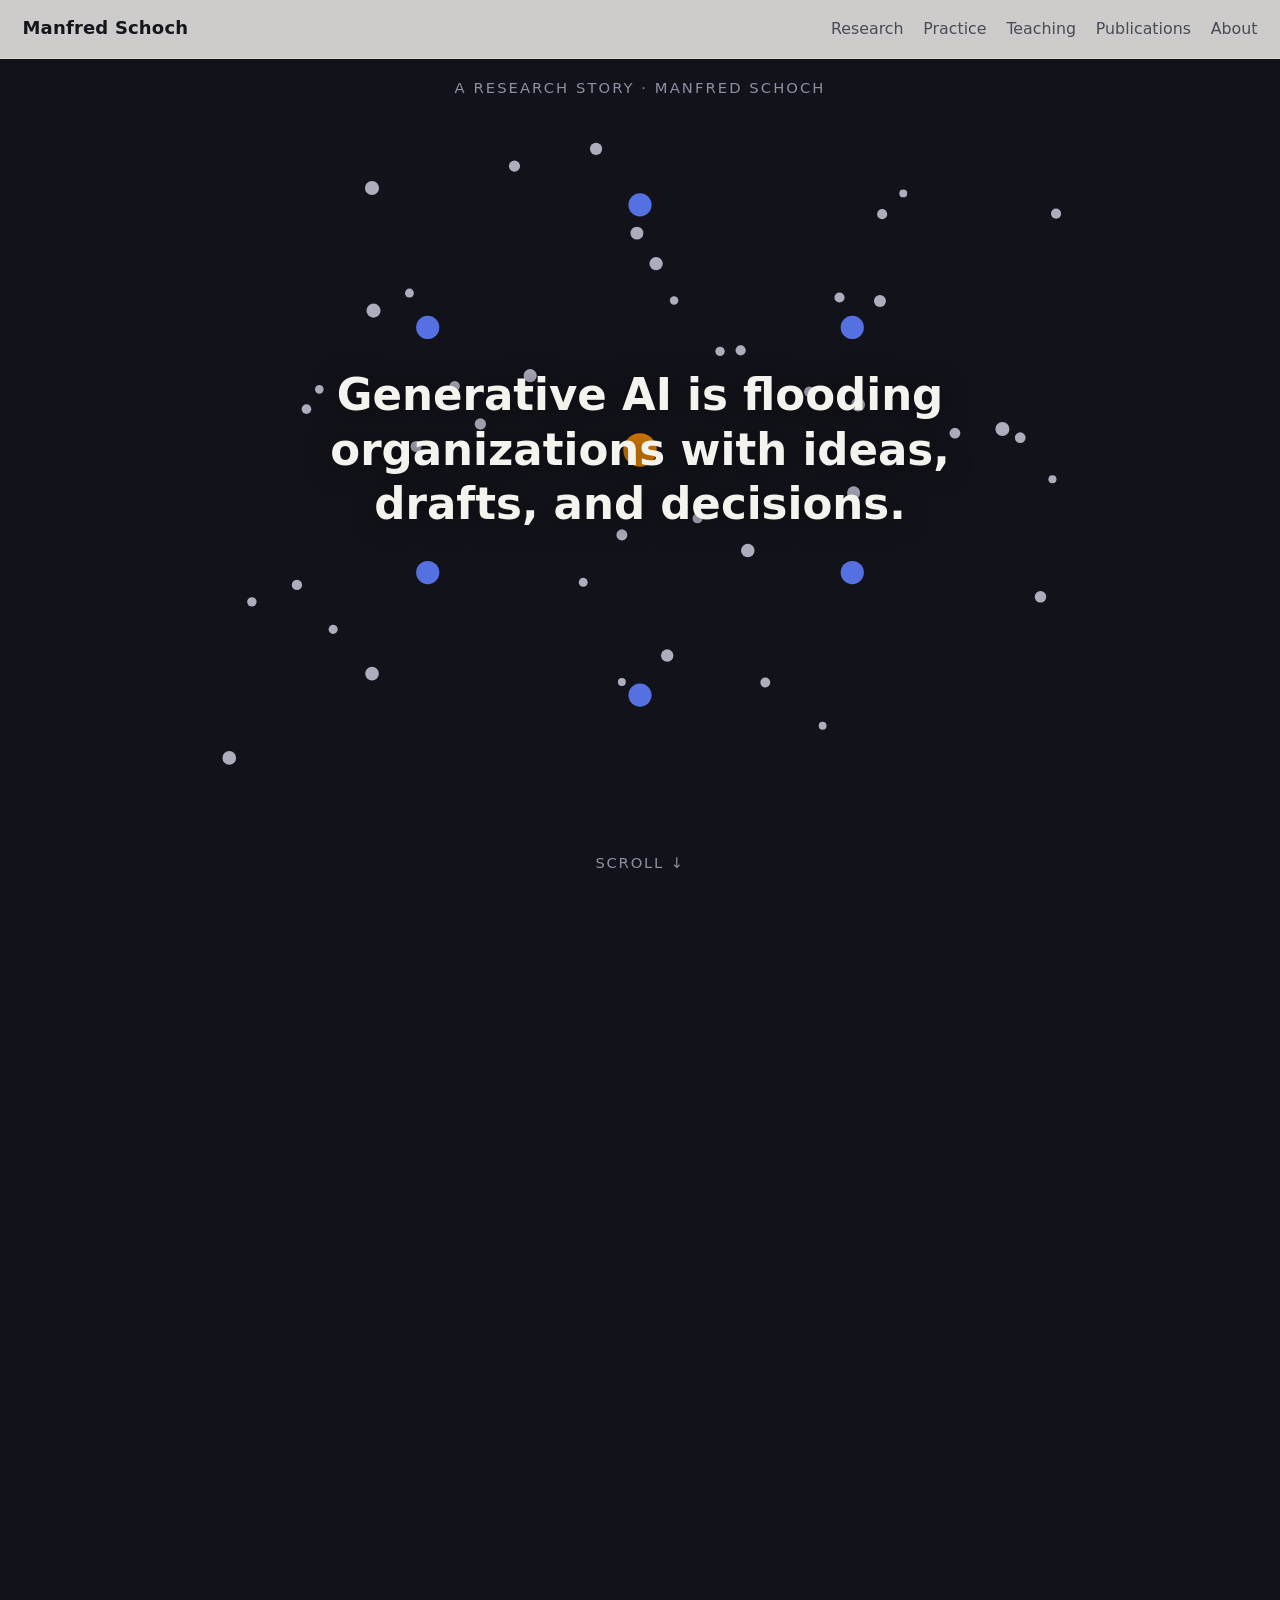
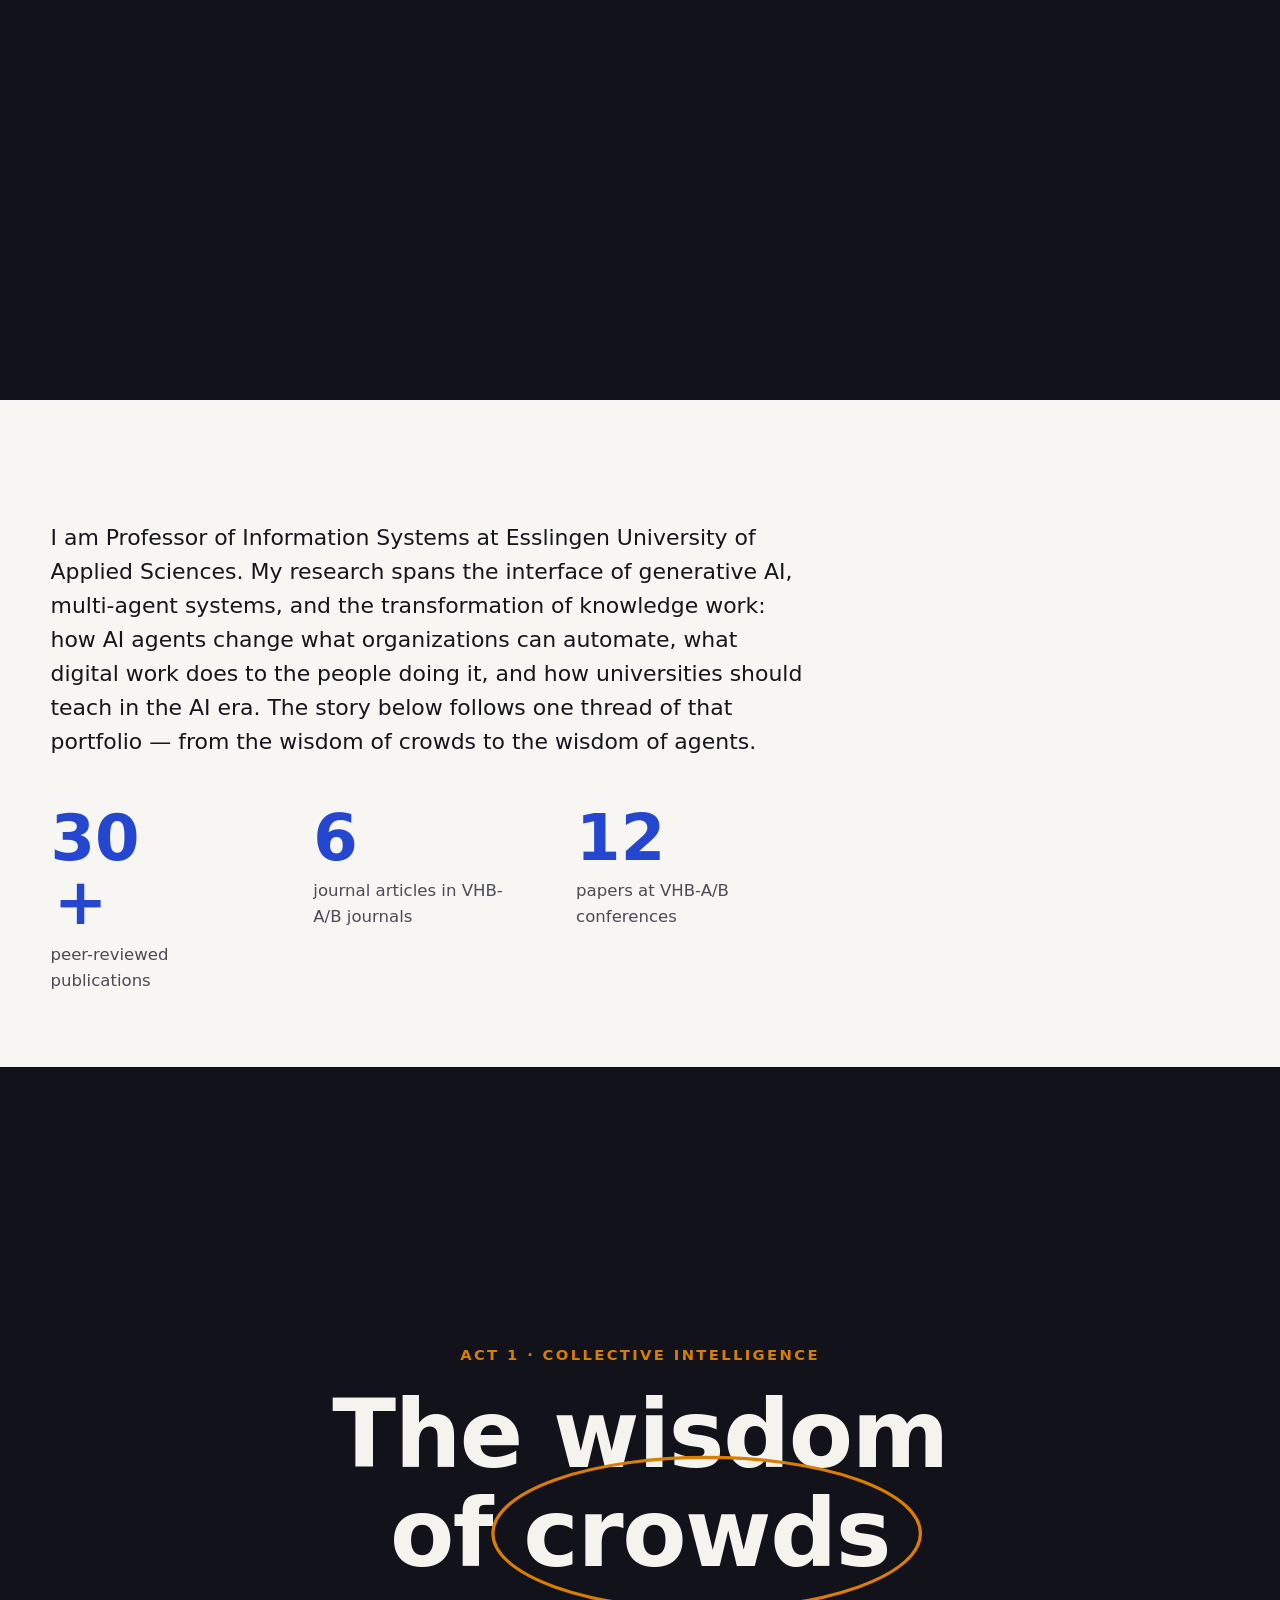
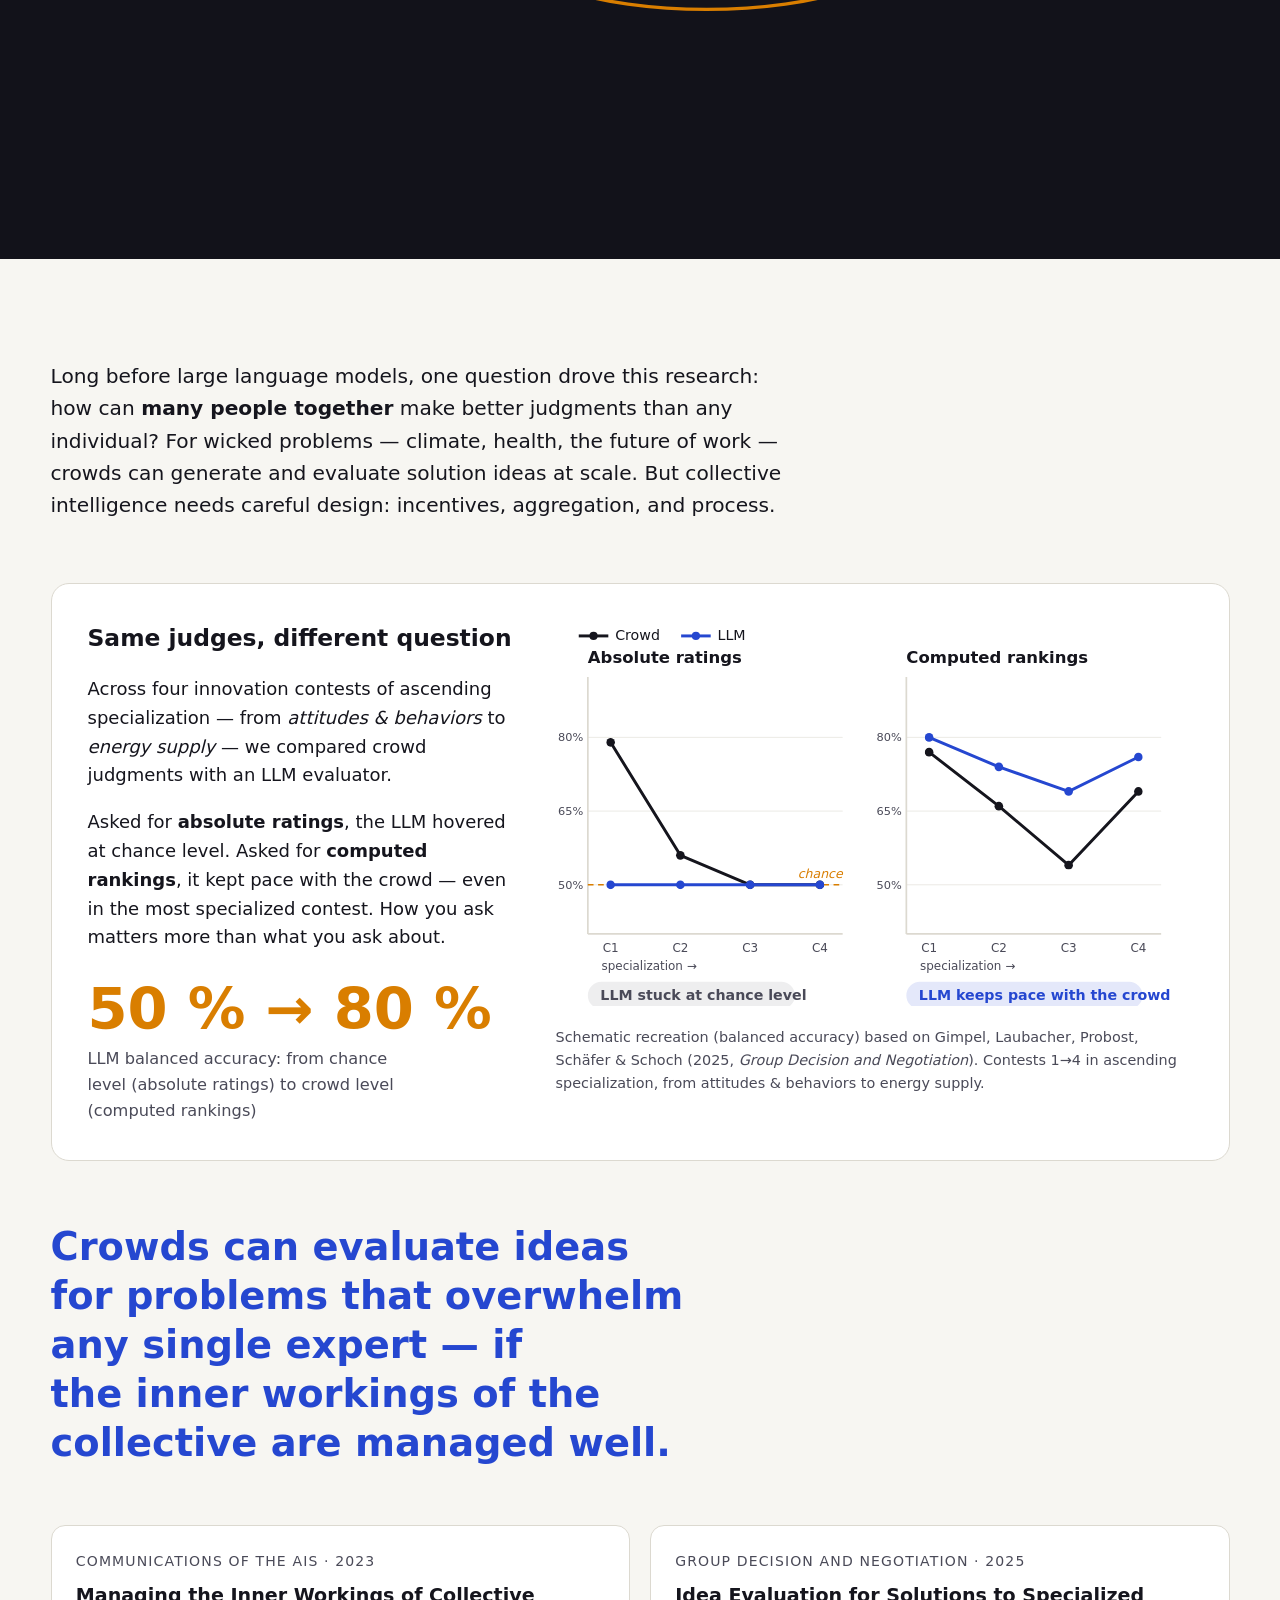
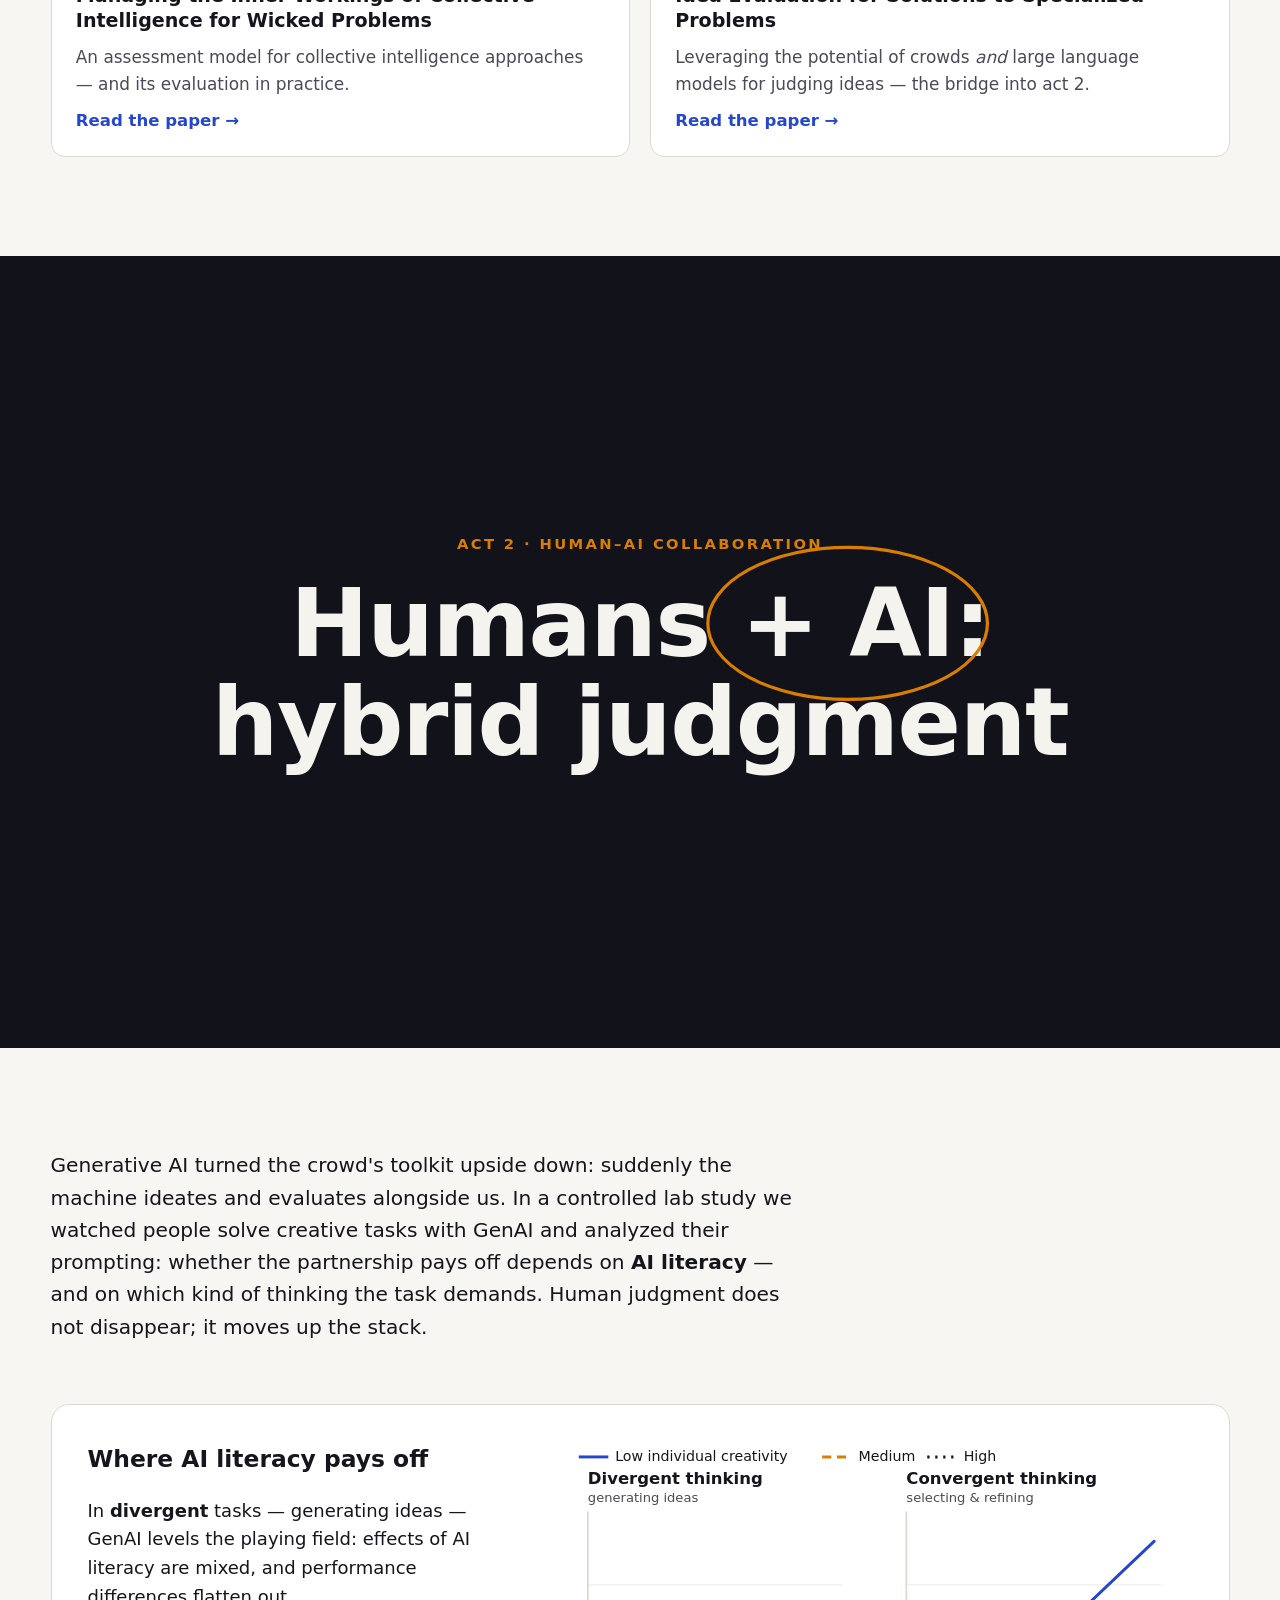
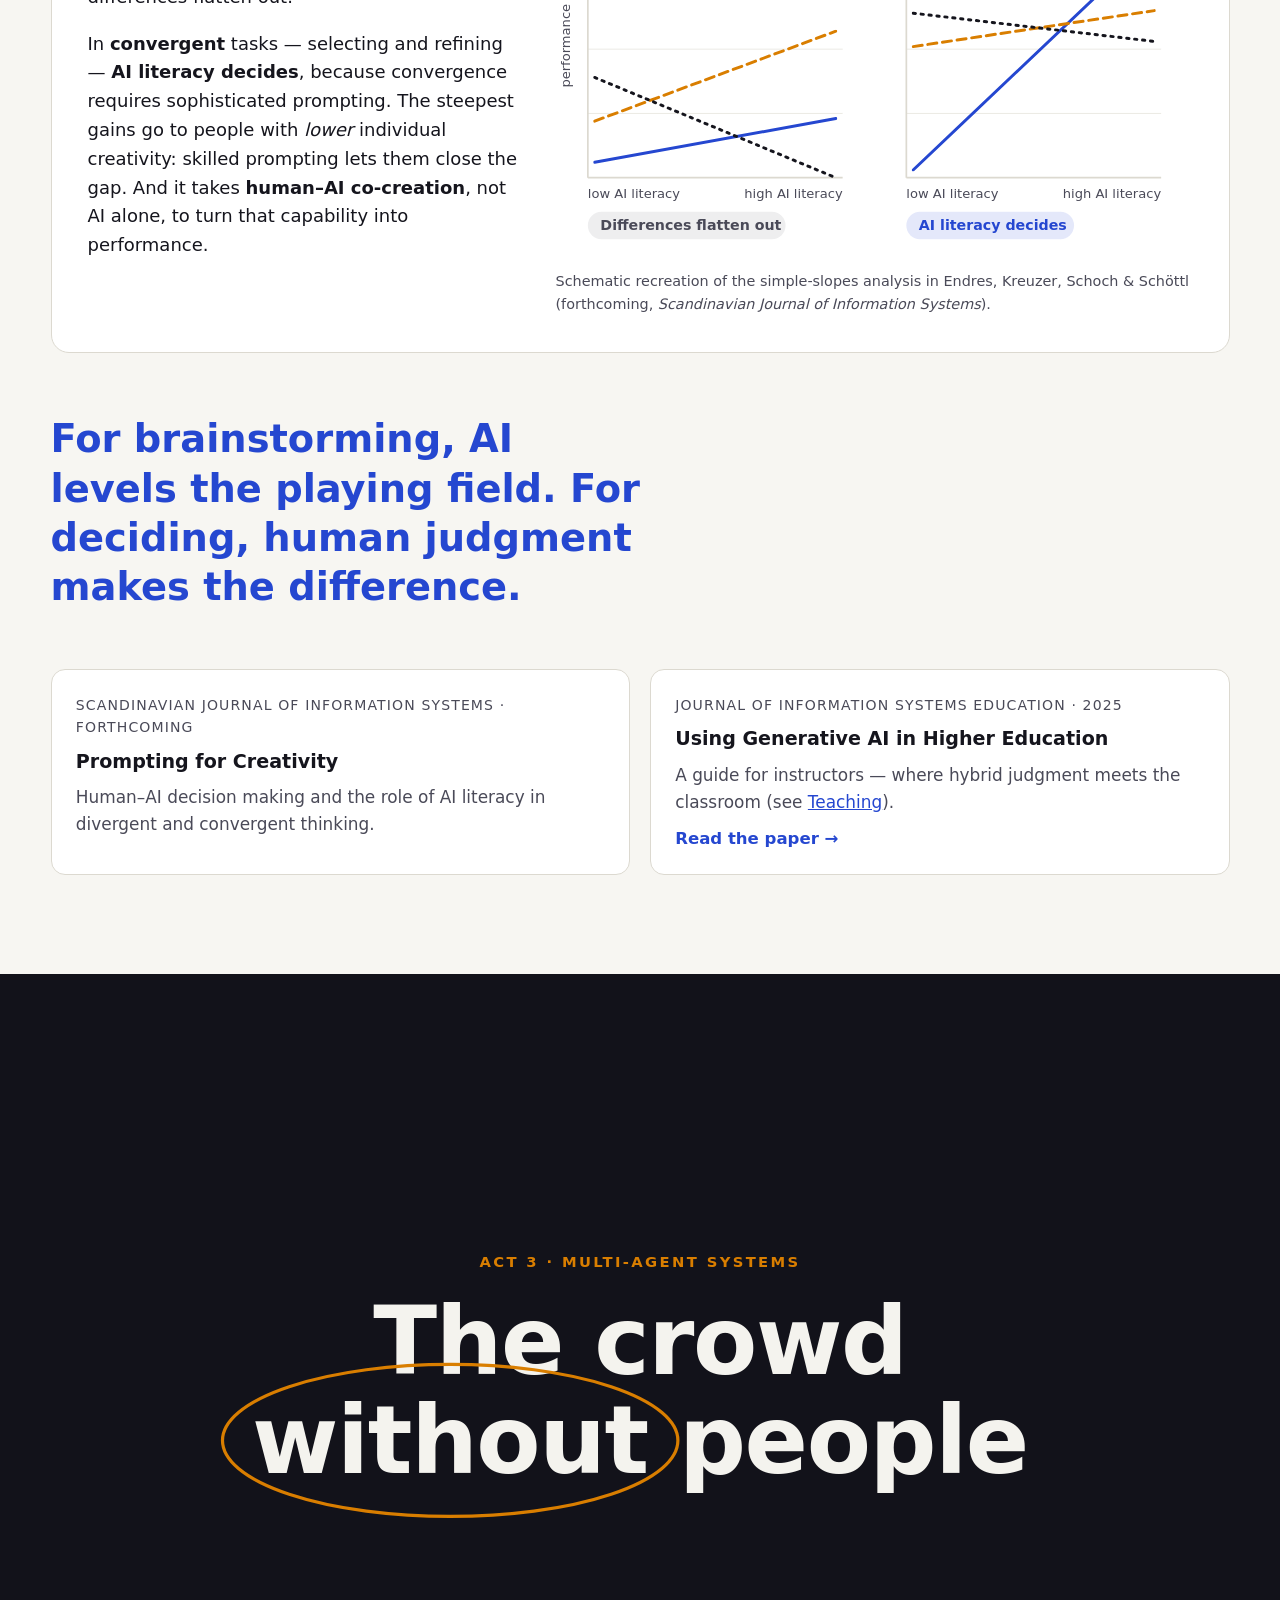
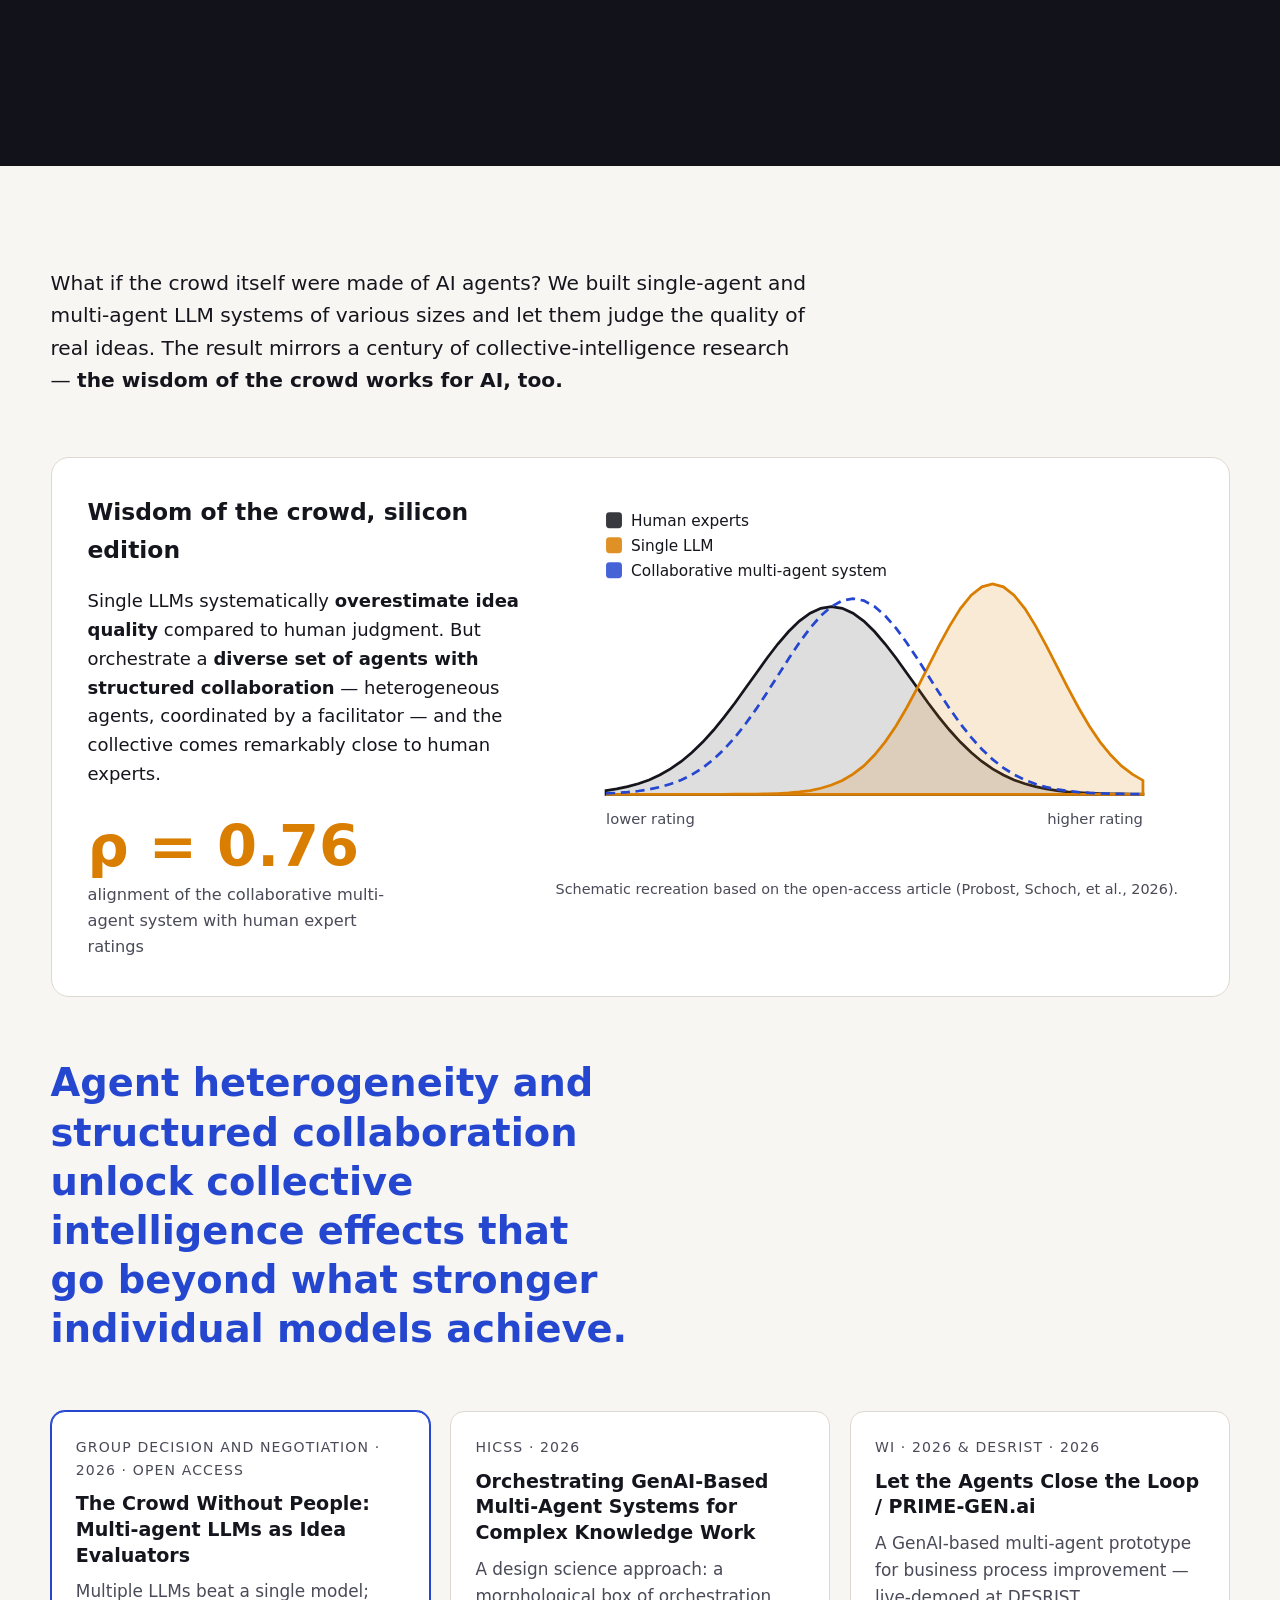
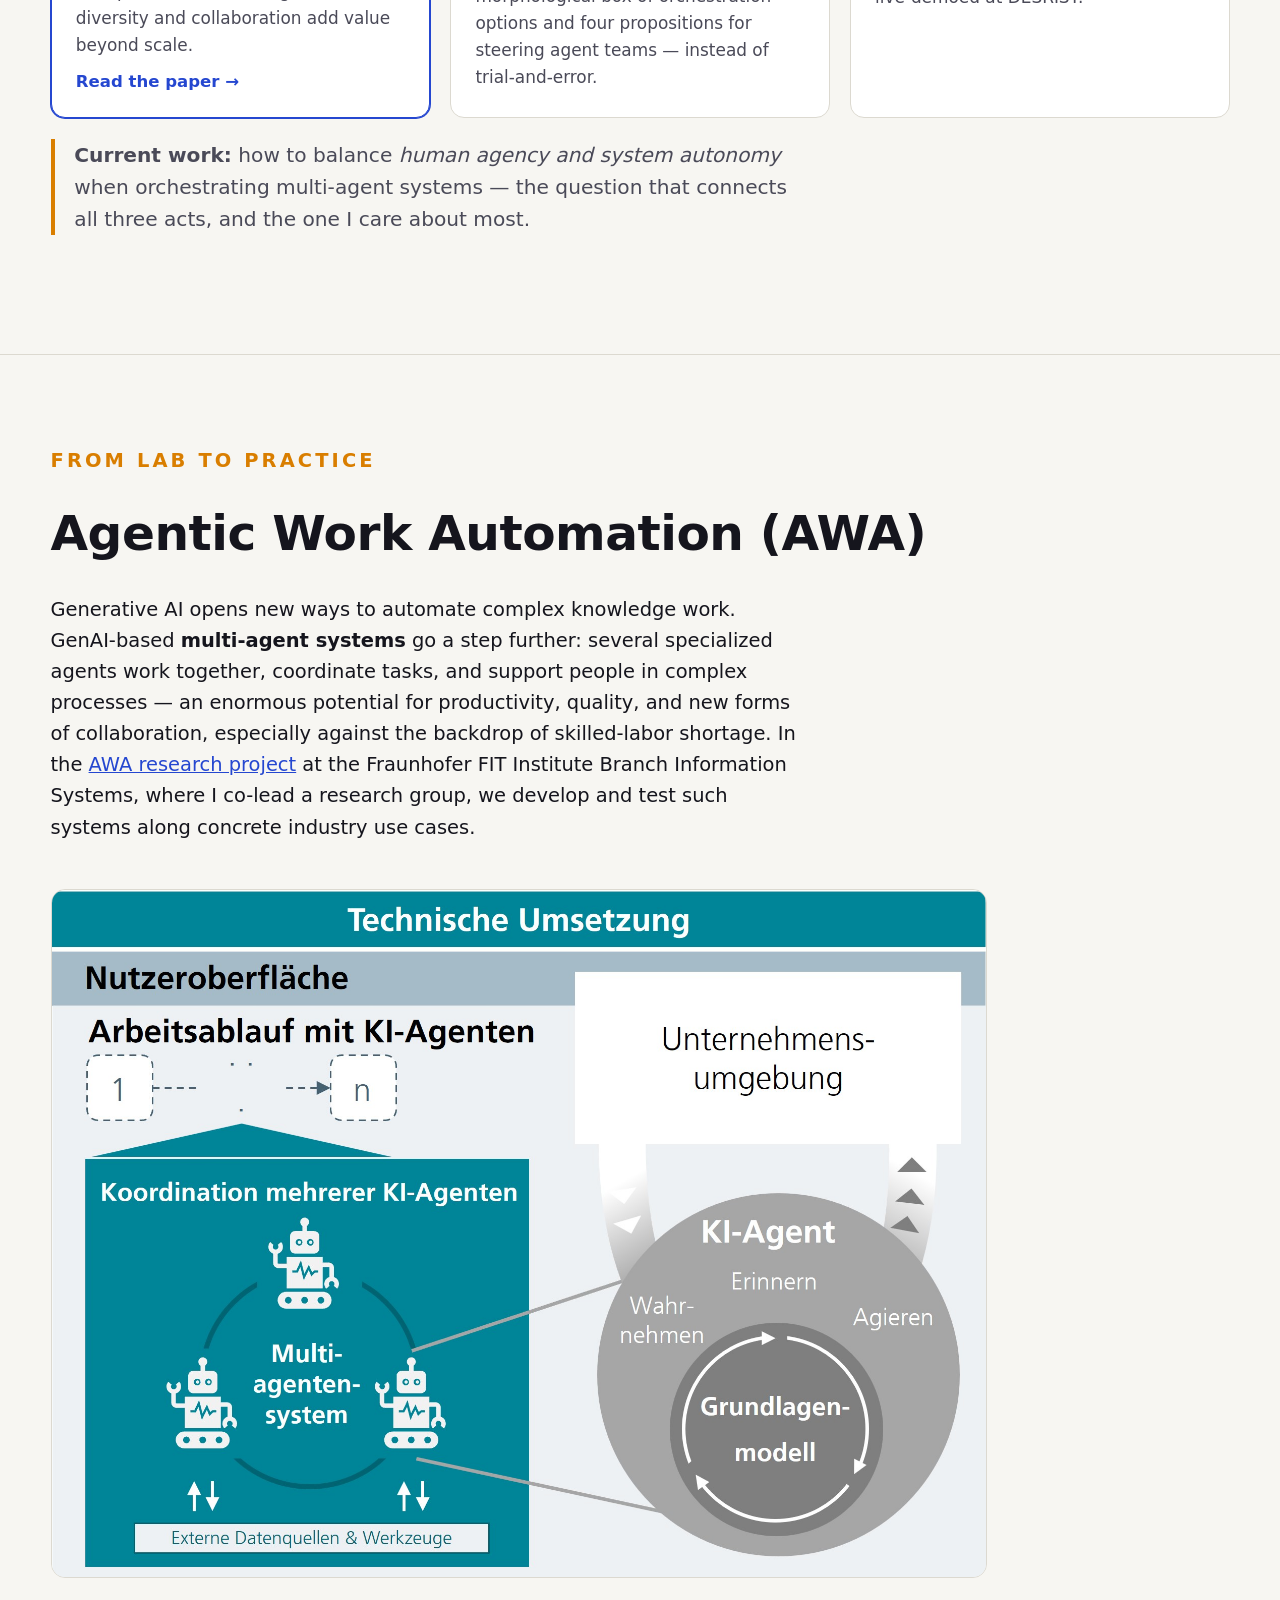
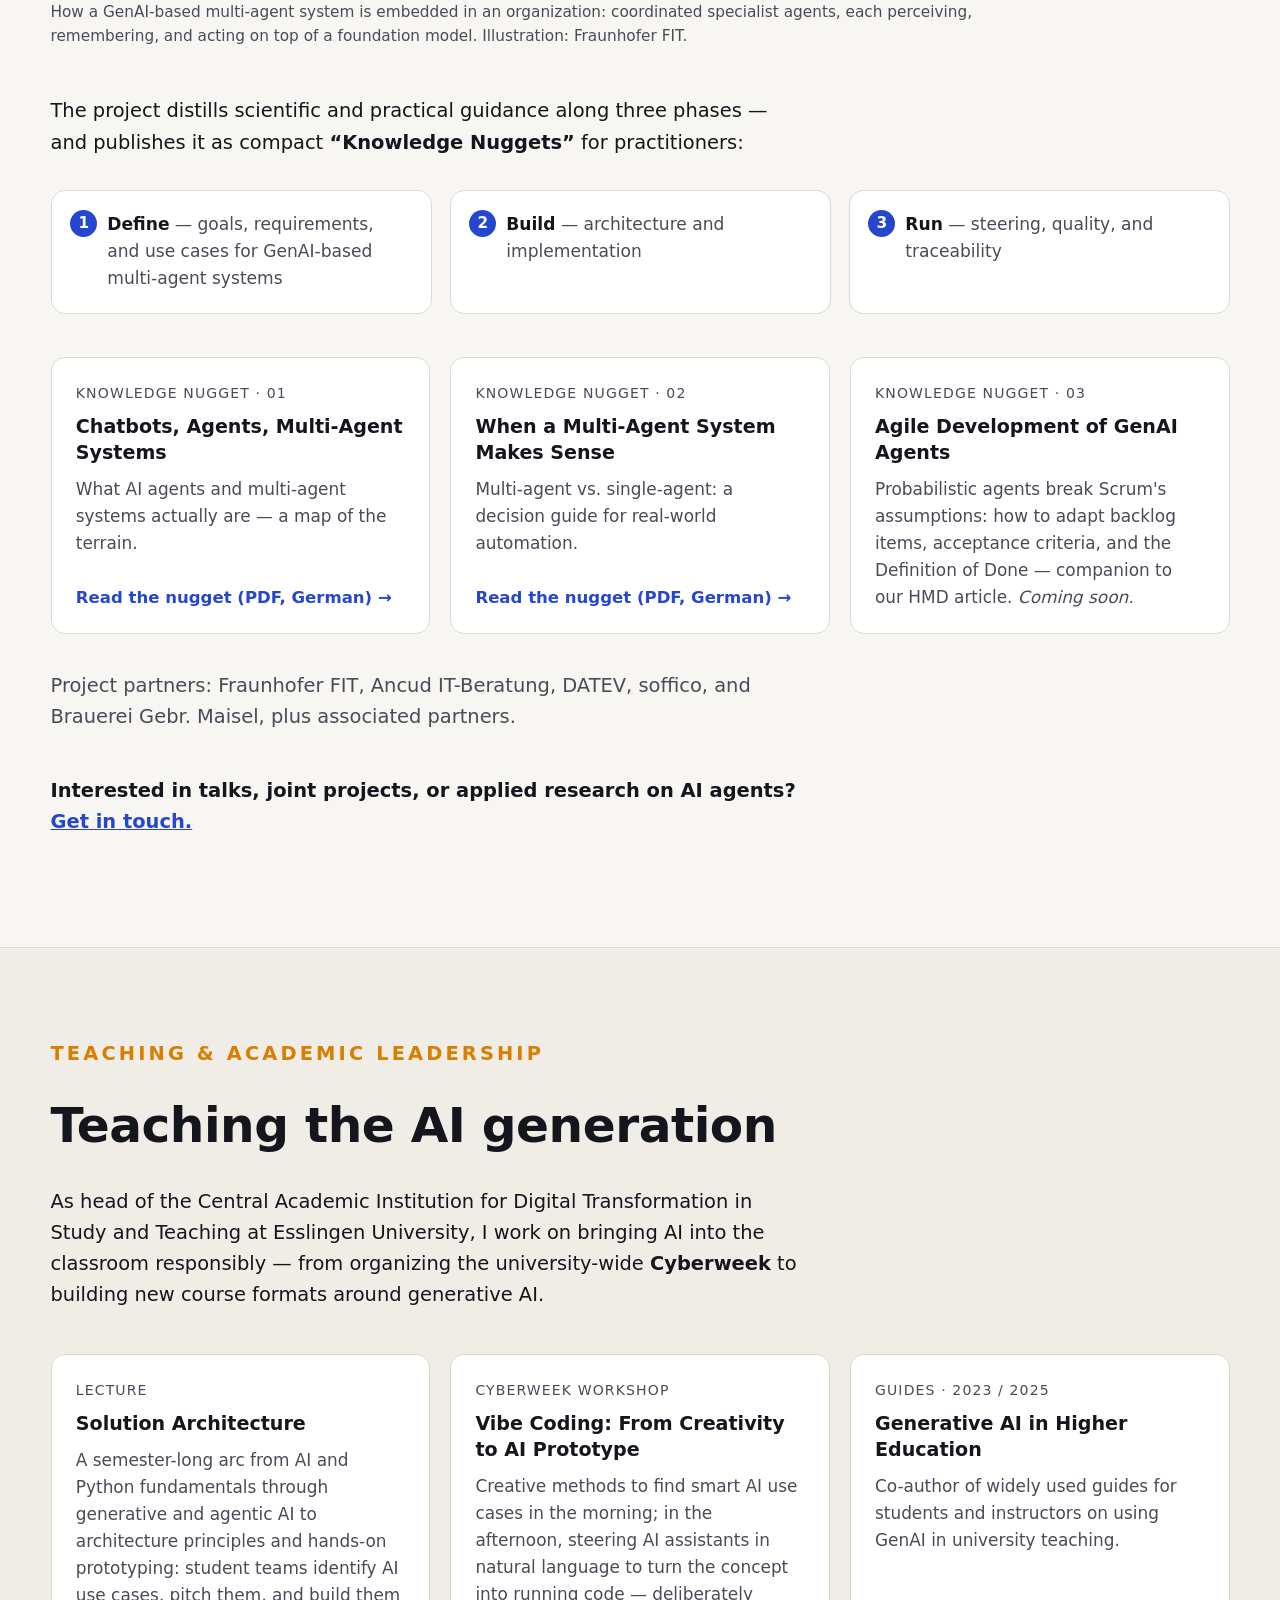
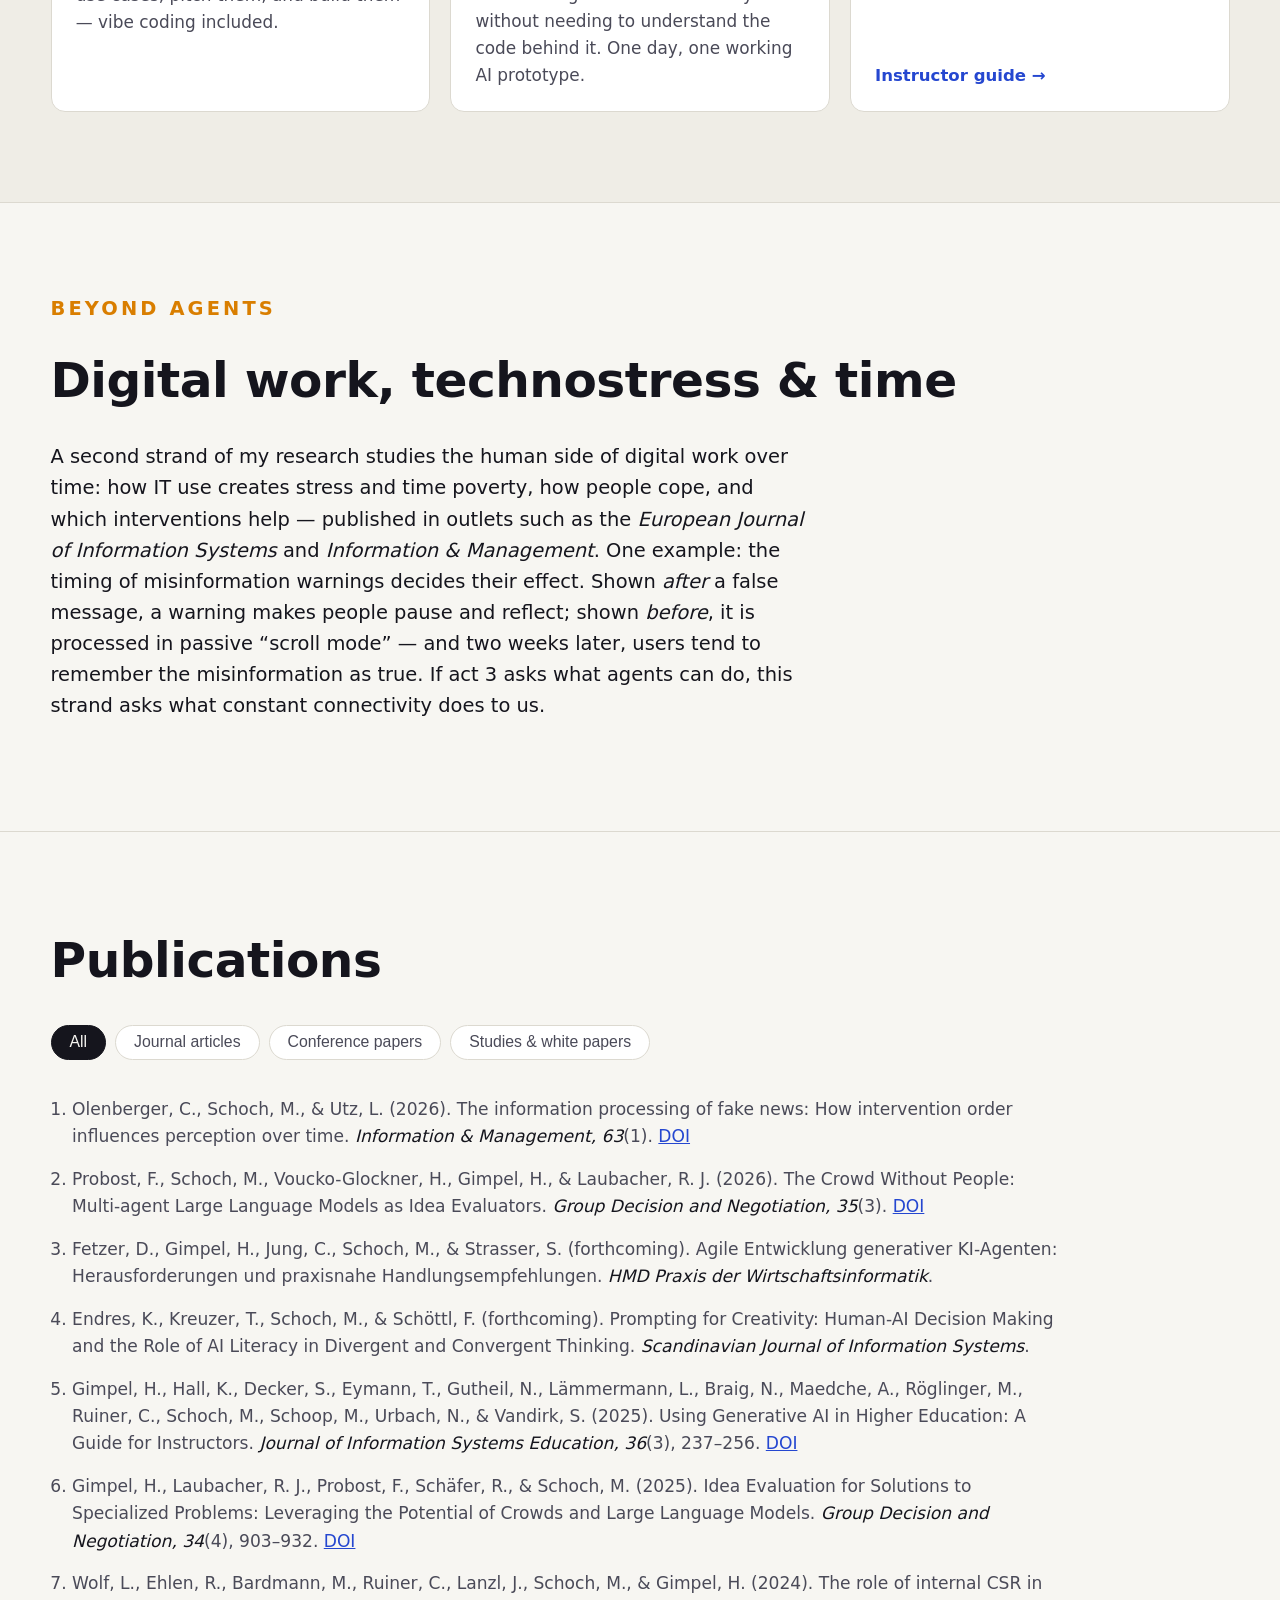
==== index.html @ dd4cfaa3 "Remove under-review papers, add contests data viz, extend bio, harden legal pages - Publications: dr" ====
<!DOCTYPE html>
<html lang="en">
<head>
<meta charset="utf-8">
<meta name="viewport" content="width=device-width, initial-scale=1">
<title>Manfred Schoch — From Crowds to Agents</title>
<meta name="description" content="Research portfolio of Prof. Dr. Manfred Schoch: generative AI, multi-agent systems, and human agency in knowledge work.">
<meta property="og:title" content="Manfred Schoch — From Crowds to Agents">
<meta property="og:description" content="An interactive tour through a decade of research on collective intelligence, human–AI collaboration, and multi-agent systems.">
<link rel="stylesheet" href="css/style.css">
</head>
<body>

<header class="site-header">
  <a class="site-header__name" href="#top">Manfred Schoch</a>
  <nav class="site-header__nav">
    <a href="#research">Research</a>
    <a href="#practice">Practice</a>
    <a href="#teaching">Teaching</a>
    <a href="#publications">Publications</a>
    <a href="#about">About</a>
  </nav>
</header>

<main id="top">

  <!-- ============ OPENING SCROLLYTELLING ============ -->
  <section class="scrolly" id="story" aria-label="Introduction">
    <div class="scrolly__stage">
      <svg class="scrolly__canvas" id="crowd-canvas" viewBox="0 0 800 600" role="img"
           aria-label="Animation of a crowd of dots reorganizing into a network of AI agents"></svg>
      <div class="scrolly__eyebrow">A research story · Manfred Schoch</div>
      <div class="scrolly__blurbs">
        <div class="scrolly__blurb" data-step="0">
          <p>Generative AI is flooding organizations with ideas, drafts, and decisions.</p>
        </div>
        <div class="scrolly__blurb" data-step="1">
          <p>The bottleneck is no longer <em>creating</em> — it is <em>judging</em>.</p>
        </div>
        <div class="scrolly__blurb" data-step="2">
          <p>My research asks: can we orchestrate AI agents to evaluate, decide, and collaborate — <strong>without losing human agency?</strong></p>
        </div>
      </div>
      <div class="scrolly__hint" aria-hidden="true">Scroll ↓</div>
    </div>
  </section>

  <!-- ============ INTRO / STATS ============ -->
  <section class="intro" id="research">
    <div class="wrap">
      <p class="intro__lede reveal">I am Professor of Information Systems at Esslingen University of Applied Sciences.
      My research spans the interface of generative AI, multi-agent systems, and the transformation of
      knowledge work: how AI agents change what organizations can automate, what digital work does to
      the people doing it, and how universities should teach in the AI era. The story below follows one
      thread of that portfolio — from the wisdom of crowds to the wisdom of agents.</p>
      <div class="stats reveal">
        <div class="stat"><span class="stat__num" data-count="30">0</span><span class="stat__suffix">+</span>
          <span class="stat__label">peer-reviewed publications</span></div>
        <div class="stat"><span class="stat__num" data-count="6">0</span>
          <span class="stat__label">journal articles in VHB-A/B journals</span></div>
        <div class="stat"><span class="stat__num" data-count="12">0</span>
          <span class="stat__label">papers at VHB-A/B conferences</span></div>
      </div>
    </div>
  </section>

  <!-- ============ CHAPTER 1 ============ -->
  <section class="chapter" id="act-1">
    <div class="chapter__hero">
      <div class="chapter__hero-inner">
        <p class="chapter__eyebrow">Act 1 · Collective intelligence</p>
        <h2 class="chapter__title">The wisdom of <span class="oval">crowds</span></h2>
      </div>
    </div>
    <div class="chapter__body wrap">
      <p class="reveal">Long before large language models, one question drove this research: how can
      <strong>many people together</strong> make better judgments than any individual? For wicked problems —
      climate, health, the future of work — crowds can generate and evaluate solution ideas at scale.
      But collective intelligence needs careful design: incentives, aggregation, and process.</p>
      <div class="dataviz reveal" aria-label="Key findings from Idea Evaluation with Crowds and LLMs">
        <div class="dataviz__side">
          <h3 class="dataviz__title">Same judges, different question</h3>
          <p>Across four innovation contests of ascending specialization — from <em>attitudes &amp;
          behaviors</em> to <em>energy supply</em> — we compared crowd judgments with an LLM evaluator.</p>
          <p>Asked for <strong>absolute ratings</strong>, the LLM hovered at chance level. Asked for
          <strong>computed rankings</strong>, it kept pace with the crowd — even in the most
          specialized contest. How you ask matters more than what you ask about.</p>
          <div class="dataviz__stat">
            <span class="dataviz__num">50&nbsp;% → 80&nbsp;%</span>
            <span class="dataviz__caption">LLM balanced accuracy: from chance level (absolute ratings) to crowd level (computed rankings)</span>
          </div>
        </div>
        <figure class="dataviz__chart">
          <svg id="contests-chart" viewBox="0 0 560 340" role="img"
               aria-label="Two schematic line charts across four contests of ascending specialization: with absolute ratings, LLM accuracy stays flat at the 50 percent chance level while the crowd starts higher; with computed rankings, the LLM matches or exceeds the crowd at 69 to 80 percent"></svg>
          <figcaption>Schematic recreation (balanced accuracy) based on Gimpel, Laubacher, Probost, Schäfer &amp;
          Schoch (2025, <em>Group Decision and Negotiation</em>). Contests 1→4 in ascending specialization,
          from attitudes &amp; behaviors to energy supply.</figcaption>
        </figure>
      </div>
      <blockquote class="pullquote reveal">
        <p>Crowds can evaluate ideas for problems that overwhelm any single expert — if the inner workings of the collective are managed well.</p>
      </blockquote>
      <div class="cards reveal">
        <article class="card">
          <p class="card__venue">Communications of the AIS · 2023</p>
          <h3 class="card__title">Managing the Inner Workings of Collective Intelligence for Wicked Problems</h3>
          <p class="card__text">An assessment model for collective intelligence approaches — and its evaluation in practice.</p>
          <a class="card__link" href="https://doi.org/10.17705/1CAIS.05249">Read the paper →</a>
        </article>
        <article class="card">
          <p class="card__venue">Group Decision and Negotiation · 2025</p>
          <h3 class="card__title">Idea Evaluation for Solutions to Specialized Problems</h3>
          <p class="card__text">Leveraging the potential of crowds <em>and</em> large language models for judging ideas — the bridge into act 2.</p>
          <a class="card__link" href="https://doi.org/10.1007/s10726-025-09935-y">Read the paper →</a>
        </article>
      </div>
    </div>
  </section>

  <!-- ============ CHAPTER 2 ============ -->
  <section class="chapter" id="act-2">
    <div class="chapter__hero">
      <div class="chapter__hero-inner">
        <p class="chapter__eyebrow">Act 2 · Human–AI collaboration</p>
        <h2 class="chapter__title">Humans <span class="oval">+&nbsp;AI</span>: hybrid judgment</h2>
      </div>
    </div>
    <div class="chapter__body wrap">
      <p class="reveal">Generative AI turned the crowd's toolkit upside down: suddenly the machine ideates and
      evaluates alongside us. In a controlled lab study we watched people solve creative tasks with GenAI
      and analyzed their prompting: whether the partnership pays off depends on <strong>AI literacy</strong> —
      and on which kind of thinking the task demands. Human judgment does not disappear; it moves up the stack.</p>
      <div class="dataviz reveal" aria-label="Key findings from Prompting for Creativity">
        <div class="dataviz__side">
          <h3 class="dataviz__title">Where AI literacy pays off</h3>
          <p>In <strong>divergent</strong> tasks — generating ideas — GenAI levels the playing field:
          effects of AI literacy are mixed, and performance differences flatten out.</p>
          <p>In <strong>convergent</strong> tasks — selecting and refining — <strong>AI literacy decides</strong>,
          because convergence requires sophisticated prompting. The steepest gains go to people with
          <em>lower</em> individual creativity: skilled prompting lets them close the gap. And it takes
          <strong>human–AI co-creation</strong>, not AI alone, to turn that capability into performance.</p>
        </div>
        <figure class="dataviz__chart">
          <svg id="slopes-chart" viewBox="0 0 560 360" role="img"
               aria-label="Two schematic line charts: for divergent thinking, performance lines by individual creativity cross with no consistent effect of AI literacy; for convergent thinking, performance rises steeply with AI literacy for people with low individual creativity"></svg>
          <figcaption>Schematic recreation of the simple-slopes analysis in Endres, Kreuzer, Schoch &amp;
          Schöttl (forthcoming, <em>Scandinavian Journal of Information Systems</em>).</figcaption>
        </figure>
      </div>
      <blockquote class="pullquote reveal">
        <p>For brainstorming, AI levels the playing field. For deciding, human judgment makes the difference.</p>
      </blockquote>
      <div class="cards reveal">
        <article class="card">
          <p class="card__venue">Scandinavian Journal of Information Systems · forthcoming</p>
          <h3 class="card__title">Prompting for Creativity</h3>
          <p class="card__text">Human–AI decision making and the role of AI literacy in divergent and convergent thinking.</p>
        </article>
        <article class="card">
          <p class="card__venue">Journal of Information Systems Education · 2025</p>
          <h3 class="card__title">Using Generative AI in Higher Education</h3>
          <p class="card__text">A guide for instructors — where hybrid judgment meets the classroom (see <a href="#teaching">Teaching</a>).</p>
          <a class="card__link" href="https://doi.org/10.62273/QLLG7172">Read the paper →</a>
        </article>
      </div>
    </div>
  </section>

  <!-- ============ CHAPTER 3 (FLAGSHIP) ============ -->
  <section class="chapter chapter--flagship" id="act-3">
    <div class="chapter__hero">
      <div class="chapter__hero-inner">
        <p class="chapter__eyebrow">Act 3 · Multi-agent systems</p>
        <h2 class="chapter__title">The crowd <span class="oval">without</span> people</h2>
      </div>
    </div>
    <div class="chapter__body wrap">
      <p class="reveal">What if the crowd itself were made of AI agents? We built single-agent and multi-agent
      LLM systems of various sizes and let them judge the quality of real ideas. The result mirrors a century
      of collective-intelligence research — <strong>the wisdom of the crowd works for AI, too.</strong></p>

      <div class="dataviz reveal" aria-label="Key findings from The Crowd Without People">
        <div class="dataviz__side">
          <h3 class="dataviz__title">Wisdom of the crowd, silicon edition</h3>
          <p>Single LLMs systematically <strong>overestimate idea quality</strong> compared to human judgment.
          But orchestrate a <strong>diverse set of agents with structured collaboration</strong> — heterogeneous
          agents, coordinated by a facilitator — and the collective comes remarkably close to human experts.</p>
          <div class="dataviz__stat">
            <span class="dataviz__num" id="rho">ρ = 0.76</span>
            <span class="dataviz__caption">alignment of the collaborative multi-agent system with human expert ratings</span>
          </div>
        </div>
        <figure class="dataviz__chart">
          <svg id="density-chart" viewBox="0 0 560 320" role="img"
               aria-label="Schematic chart: rating distribution of a single LLM is shifted toward higher scores than human ratings; a collaborative multi-agent system aligns closely with human judgment"></svg>
          <figcaption>Schematic recreation based on the open-access article (Probost, Schoch, et&nbsp;al., 2026).</figcaption>
        </figure>
      </div>

      <blockquote class="pullquote reveal">
        <p>Agent heterogeneity and structured collaboration unlock collective intelligence effects that go beyond what stronger individual models achieve.</p>
      </blockquote>

      <div class="cards cards--three reveal">
        <article class="card card--highlight">
          <p class="card__venue">Group Decision and Negotiation · 2026 · Open Access</p>
          <h3 class="card__title">The Crowd Without People: Multi-agent LLMs as Idea Evaluators</h3>
          <p class="card__text">Multiple LLMs beat a single model; diversity and collaboration add value beyond scale.</p>
          <a class="card__link" href="https://doi.org/10.1007/s10726-026-09993-w">Read the paper →</a>
        </article>
        <article class="card">
          <p class="card__venue">HICSS · 2026</p>
          <h3 class="card__title">Orchestrating GenAI-Based Multi-Agent Systems for Complex Knowledge Work</h3>
          <p class="card__text">A design science approach: a morphological box of orchestration options and four propositions for steering agent teams — instead of trial-and-error.</p>
        </article>
        <article class="card">
          <p class="card__venue">WI · 2026 &amp; DESRIST · 2026</p>
          <h3 class="card__title">Let the Agents Close the Loop / PRIME-GEN.ai</h3>
          <p class="card__text">A GenAI-based multi-agent prototype for business process improvement — live-demoed at DESRIST.</p>
        </article>
      </div>

      <p class="chapter__outlook reveal"><strong>Current work:</strong> how to balance
      <em>human agency and system autonomy</em> when orchestrating multi-agent systems — the question that
      connects all three acts, and the one I care about most.</p>
    </div>
  </section>

  <!-- ============ PRACTICE ============ -->
  <section class="band" id="practice">
    <div class="wrap">
      <p class="band__eyebrow reveal">From lab to practice</p>
      <h2 class="band__title reveal">Agentic Work Automation (AWA)</h2>
      <p class="reveal">Generative AI opens new ways to automate complex knowledge work. GenAI-based
      <strong>multi-agent systems</strong> go a step further: several specialized agents work together,
      coordinate tasks, and support people in complex processes — an enormous potential for productivity,
      quality, and new forms of collaboration, especially against the backdrop of skilled-labor shortage.
      In the <a href="https://www.wi.fit.fraunhofer.de/de/projekte/oeffentliche-projekte/Agentic-Work-Automation.html">AWA
      research project</a> at the Fraunhofer FIT Institute Branch Information Systems, where I co-lead a
      research group, we develop and test such systems along concrete industry use cases.</p>
      <figure class="figure reveal">
        <img src="assets/awa-architecture.jpg" loading="lazy" width="1857" height="1360"
             alt="Architecture diagram: a workflow with AI agents on a user interface, below it a multi-agent system of coordinated agents connected to external data sources and tools; each agent perceives, remembers, and acts on top of a foundation model, embedded in the enterprise environment">
        <figcaption>How a GenAI-based multi-agent system is embedded in an organization: coordinated
        specialist agents, each perceiving, remembering, and acting on top of a foundation model.
        Illustration: Fraunhofer FIT.</figcaption>
      </figure>
      <p class="reveal">The project distills scientific and practical guidance along three phases —
      and publishes it as compact <strong>“Knowledge Nuggets”</strong> for practitioners:</p>
      <ol class="phases reveal">
        <li><strong>Define</strong> — goals, requirements, and use cases for GenAI-based multi-agent systems</li>
        <li><strong>Build</strong> — architecture and implementation</li>
        <li><strong>Run</strong> — steering, quality, and traceability</li>
      </ol>
      <div class="cards cards--three reveal">
        <article class="card">
          <p class="card__venue">Knowledge Nugget · 01</p>
          <h3 class="card__title">Chatbots, Agents, Multi-Agent Systems</h3>
          <p class="card__text">What AI agents and multi-agent systems actually are — a map of the terrain.</p>
          <a class="card__link" href="https://www.wi.fit.fraunhofer.de/content/dam/fit/witschaftsinformatik/dokumente/01_AWA_Chatbot-Agents-MAS.pdf">Read the nugget (PDF, German) →</a>
        </article>
        <article class="card">
          <p class="card__venue">Knowledge Nugget · 02</p>
          <h3 class="card__title">When a Multi-Agent System Makes Sense</h3>
          <p class="card__text">Multi-agent vs. single-agent: a decision guide for real-world automation.</p>
          <a class="card__link" href="https://www.wi.fit.fraunhofer.de/content/dam/fit/witschaftsinformatik/dokumente/Wann-ein-Multi-Agenten-System-sinnvoll-ist.pdf">Read the nugget (PDF, German) →</a>
        </article>
        <article class="card">
          <p class="card__venue">Knowledge Nugget · 03</p>
          <h3 class="card__title">Agile Development of GenAI Agents</h3>
          <p class="card__text">Probabilistic agents break Scrum's assumptions: how to adapt backlog items,
          acceptance criteria, and the Definition of Done — companion to our HMD article. <em>Coming soon.</em></p>
        </article>
      </div>
      <p class="band__note reveal">Project partners: Fraunhofer FIT, Ancud IT-Beratung, DATEV, soffico,
      and Brauerei Gebr. Maisel, plus associated partners.</p>
      <p class="band__cta reveal">Interested in talks, joint projects, or applied research on AI agents?
        <a href="#about">Get in touch.</a></p>
    </div>
  </section>

  <!-- ============ TEACHING ============ -->
  <section class="band band--alt" id="teaching">
    <div class="wrap">
      <p class="band__eyebrow reveal">Teaching &amp; academic leadership</p>
      <h2 class="band__title reveal">Teaching the AI generation</h2>
      <p class="reveal">As head of the Central Academic Institution for Digital Transformation in Study and
      Teaching at Esslingen University, I work on bringing AI into the classroom responsibly — from
      organizing the university-wide <strong>Cyberweek</strong> to building new course formats around
      generative AI.</p>
      <div class="cards cards--three reveal">
        <article class="card">
          <p class="card__venue">Lecture</p>
          <h3 class="card__title">Solution Architecture</h3>
          <p class="card__text">A semester-long arc from AI and Python fundamentals through generative and
          agentic AI to architecture principles and hands-on prototyping: student teams identify AI use
          cases, pitch them, and build them — vibe coding included.</p>
        </article>
        <article class="card">
          <p class="card__venue">Cyberweek workshop</p>
          <h3 class="card__title">Vibe Coding: From Creativity to AI Prototype</h3>
          <p class="card__text">Creative methods to find smart AI use cases in the morning; in the
          afternoon, steering AI assistants in natural language to turn the concept into running
          code — deliberately without needing to understand the code behind it. One day, one working
          AI prototype.</p>
        </article>
        <article class="card">
          <p class="card__venue">Guides · 2023 / 2025</p>
          <h3 class="card__title">Generative AI in Higher Education</h3>
          <p class="card__text">Co-author of widely used guides for students and instructors on using GenAI in university teaching.</p>
          <a class="card__link" href="https://doi.org/10.62273/QLLG7172">Instructor guide →</a>
        </article>
      </div>
    </div>
  </section>

  <!-- ============ SECOND STRAND ============ -->
  <section class="band" id="beyond">
    <div class="wrap">
      <p class="band__eyebrow reveal">Beyond agents</p>
      <h2 class="band__title reveal">Digital work, technostress &amp; time</h2>
      <p class="reveal">A second strand of my research studies the human side of digital work over time:
      how IT use creates stress and time poverty, how people cope, and which interventions help —
      published in outlets such as the <em>European Journal of Information Systems</em> and
      <em>Information &amp; Management</em>. One example: the timing of misinformation warnings decides
      their effect. Shown <em>after</em> a false message, a warning makes people pause and reflect; shown
      <em>before</em>, it is processed in passive “scroll mode” — and two weeks later, users tend to
      remember the misinformation as true. If act 3 asks what agents can do, this strand asks what
      constant connectivity does to us.</p>
    </div>
  </section>

  <!-- ============ PUBLICATIONS ============ -->
  <section class="pubs" id="publications">
    <div class="wrap">
      <h2 class="band__title reveal">Publications</h2>
      <div class="pubs__filters reveal" role="group" aria-label="Filter publications">
        <button class="pubs__filter is-active" data-filter="all">All</button>
        <button class="pubs__filter" data-filter="journal">Journal articles</button>
        <button class="pubs__filter" data-filter="conference">Conference papers</button>
        <button class="pubs__filter" data-filter="whitepaper">Studies &amp; white papers</button>
      </div>
      <ol class="pubs__list reveal">
        <li data-type="journal">Olenberger, C., Schoch, M., &amp; Utz, L. (2026). The information processing of fake news: How intervention order influences perception over time. <em>Information &amp; Management, 63</em>(1). <a href="https://doi.org/10.1016/j.im.2025.104256">DOI</a></li>
        <li data-type="journal">Probost, F., Schoch, M., Voucko-Glockner, H., Gimpel, H., &amp; Laubacher, R. J. (2026). The Crowd Without People: Multi-agent Large Language Models as Idea Evaluators. <em>Group Decision and Negotiation, 35</em>(3). <a href="https://doi.org/10.1007/s10726-026-09993-w">DOI</a></li>
        <li data-type="journal">Fetzer, D., Gimpel, H., Jung, C., Schoch, M., &amp; Strasser, S. (forthcoming). Agile Entwicklung generativer KI-Agenten: Herausforderungen und praxisnahe Handlungsempfehlungen. <em>HMD Praxis der Wirtschaftsinformatik</em>.</li>
        <li data-type="journal">Endres, K., Kreuzer, T., Schoch, M., &amp; Schöttl, F. (forthcoming). Prompting for Creativity: Human-AI Decision Making and the Role of AI Literacy in Divergent and Convergent Thinking. <em>Scandinavian Journal of Information Systems</em>.</li>
        <li data-type="journal">Gimpel, H., Hall, K., Decker, S., Eymann, T., Gutheil, N., Lämmermann, L., Braig, N., Maedche, A., Röglinger, M., Ruiner, C., Schoch, M., Schoop, M., Urbach, N., &amp; Vandirk, S. (2025). Using Generative AI in Higher Education: A Guide for Instructors. <em>Journal of Information Systems Education, 36</em>(3), 237–256. <a href="https://doi.org/10.62273/QLLG7172">DOI</a></li>
        <li data-type="journal">Gimpel, H., Laubacher, R. J., Probost, F., Schäfer, R., &amp; Schoch, M. (2025). Idea Evaluation for Solutions to Specialized Problems: Leveraging the Potential of Crowds and Large Language Models. <em>Group Decision and Negotiation, 34</em>(4), 903–932. <a href="https://doi.org/10.1007/s10726-025-09935-y">DOI</a></li>
        <li data-type="journal">Wolf, L., Ehlen, R., Bardmann, M., Ruiner, C., Lanzl, J., Schoch, M., &amp; Gimpel, H. (2024). The role of internal CSR in guiding the digitalisation of work. <em>International Journal of Corporate Social Responsibility, 9</em>(1). <a href="https://doi.org/10.1186/s40991-024-00089-9">DOI</a></li>
        <li data-type="journal">Schoch, M., Gimpel, H., Maier, A., &amp; Neumeier, K. (2023). From Broken Habits to New Intentions: How COVID-19 Expands our Knowledge on Post-Adoptive Use Behavior of Digital Communication and Collaboration. <em>European Journal of Information Systems, 32</em>(6), 989–1010. <a href="https://doi.org/10.1080/0960085X.2022.2096489">DOI</a></li>
        <li data-type="journal">Gimpel, H., Laubacher, R., Parak, D., Schoch, M., &amp; Wöhl, M. (2023). Managing the Inner Workings of Collective Intelligence Approaches for Wicked Problems – An Assessment Model and Evaluation. <em>Communications of the Association for Information Systems, 52</em>, 1068–1090. <a href="https://doi.org/10.17705/1CAIS.05249">DOI</a></li>
        <li data-type="journal">Schoch, M. (2023). The Interplay of Appraisal and Self-Efficacy: Technostress and Remote Working Performance During COVID-19. <em>Australasian Journal of Information Systems, 27</em>.</li>
        <li data-type="journal">Lanzl, J., Schoch, M., &amp; Gimpel, H. (2023). A Dark Side of IT Consumerization: How Mixed IT Portfolios with Private and Business IT Components Cause Unreliability. <em>Australasian Journal of Information Systems, 27</em>.</li>
        <li data-type="journal">Kreuzer, T., Lanzl, J., Römmelt, J., Schoch, M., &amp; Wenninger, S. (2022). Ein integriertes Konzept für nachhaltige hybride Arbeit. <em>HMD Praxis der Wirtschaftsinformatik, 59</em>(4), 1032–1045. <a href="https://doi.org/10.1365/s40702-022-00882-9">DOI</a></li>
        <li data-type="conference">Fetzer, D., Wittmann, J., Kratsch, W., &amp; Schoch, M. (2026, conditionally accepted). Let the Agents Close the Loop: Towards a GenAI-Based Multi-Agent System for Process Improvement. <em>21st International Conference on Wirtschaftsinformatik (WI)</em>, Linz.</li>
        <li data-type="conference">Fetzer, D., Gimpel, H., &amp; Schoch, M. (2026). Orchestrating Generative AI-Based Multi-Agent Systems for Complex Knowledge Work Automation: A Design Science Research Approach. <em>59th Hawaii International Conference on System Sciences (HICSS)</em>.</li>
        <li data-type="conference">Fetzer, D., Wittmann, J., Kratsch, W., &amp; Schoch, M. (2026). PRIME-GEN.ai: A GenAI-Based Multi-Agent Prototype for Business Process Improvement [Poster &amp; live demo]. <em>DESRIST</em>, Münster.</li>
        <li data-type="conference">Lahmer, S., Okrusch, L., Schoch, M., &amp; Gimpel, H. (2024). How Can the Problem Become Part of the Solution? Designing a Personalized Notification Support System. <em>32nd European Conference on Information Systems (ECIS)</em>, Paphos.</li>
        <li data-type="conference">Blaß, M., Hörold, F., &amp; Schoch, M. (2023). I Need Help – Now! The Role of Technical Support in the Process of IS Use Coping. <em>31st European Conference on Information Systems (ECIS)</em>, Kristiansand.</li>
        <li data-type="conference">Jung, C., Schoch, M., &amp; Weinert, C. (2023). The Dynamics of IT Use: Uncovering the Interplay between the Perception of IT Events, Emotions, and Cognitive Absorption over Time. <em>44th International Conference on Information Systems (ICIS)</em>, Hyderabad.</li>
        <li data-type="conference">Schoch, M., &amp; Weinert, C. (2023). IT-Related Time Poverty: Identifying Antecedents and Consequences of a Lack of Time Related to IT Use. <em>18th International Conference on Wirtschaftsinformatik (WI)</em>, Paderborn.</li>
        <li data-type="conference">Jung, C., Schoch, M., Grünert, D., &amp; Gimpel, H. (2023). Empowering Users: A Behavioral Change Experiment for Coping with IT-related Demands. <em>Pre-ICIS SIGHCI Workshop</em>.</li>
        <li data-type="conference">Berger, M., Jung, C., &amp; Schoch, M. (2023). Gamifying Digital Work: An Empirical Investigation How Gamification Affects IS Use Appraisal. <em>56th HICSS</em>, Maui.</li>
        <li data-type="conference">Berger, M., Lahmer, S., Reuther, M., &amp; Schoch, M. (2023). Preferred Gamification Elements in a Health Behavior Change Support System for Stress Management. <em>56th HICSS</em>, Maui.</li>
        <li data-type="conference">Weinert, C., &amp; Schoch, M. (2022). How Does Successful Coping Change Appraisal and User Responses? <em>43rd International Conference on Information Systems (ICIS)</em>, Copenhagen.</li>
        <li data-type="conference">Markgraf, M., &amp; Schoch, M. (2019). Quantification of Echo Chambers: A Methodological Framework Considering Multi-Party Systems. <em>27th European Conference on Information Systems (ECIS)</em>, Stockholm &amp; Uppsala.</li>
        <li data-type="conference">Gimpel, H., Haamann, F., Schoch, M., &amp; Wittich, M. (2018). User Roles in Online Political Discussions: A Typology based on Twitter Data from the German Federal Election 2017. <em>26th ECIS</em>, Portsmouth.</li>
        <li data-type="conference">Frank, L., Gimpel, H., Schmidt, M., &amp; Schoch, M. (2017). Emergent User Roles of a Digital Workplace: A Network Analysis Based on Trace Data. <em>38th ICIS</em>, Seoul.</li>
        <li data-type="conference">Kleindienst, D., Pfleger, R., &amp; Schoch, M. (2015). The Business Alignment of Social Media Analytics. <em>23rd ECIS</em>, Münster.</li>
        <li data-type="whitepaper">Lanzl, J., Schoch, M., Jung, C., &amp; Mayer, R. (2023). New Digital Work: Die Zukunft der Arbeit im digitalen Zeitalter. Fraunhofer FIT.</li>
        <li data-type="whitepaper">Gimpel, H., Hall, K., Decker, S., Eymann, T., Lämmermann, L., Mädche, A., Röglinger, M., Ruiner, C., Schoch, M., Schoop, M., Urbach, N., &amp; Vandirk, S. (2023). Unlocking the Power of Generative AI Models and Systems such as GPT-4 and ChatGPT for Higher Education. Universität Hohenheim.</li>
        <li data-type="whitepaper">Gimpel, H., Bayer, S., Lanzl, J., Regal, C., Schäfer, R., &amp; Schoch, M. (2020). Digitale Arbeit während der COVID-19-Pandemie. Fraunhofer FIT.</li>
      </ol>
      <p class="pubs__note reveal">Selected media coverage: General-Anzeiger Bonn, Augsburger Allgemeine,
      Deutschlandfunk Kultur, Highways to Health, Digital Business Cloud.</p>
    </div>
  </section>

  <!-- ============ ABOUT / CONTACT ============ -->
  <section class="about" id="about">
    <div class="wrap about__grid">
      <img class="about__photo reveal" src="assets/portrait.jpg" alt="Portrait of Manfred Schoch" width="400" height="400">
      <div class="about__text reveal">
        <h2 class="band__title">About me</h2>
        <p><strong>Prof. Dr. Manfred Schoch</strong></p>
        <ul class="about__roles">
          <li>Professor of Information Systems, Esslingen University of Applied Sciences</li>
          <li>Head, Central Academic Institution for Digital Transformation in Study and Teaching</li>
          <li>Co-Head of Research Group, Fraunhofer FIT Institute Branch Information Systems</li>
          <li>Director, FIM Research Center for Information Management</li>
          <li>Member of the working group “Information Systems at Universities of Applied Sciences”
          of Die Wirtschaftsinformatik e.&nbsp;V.</li>
        </ul>
        <p class="about__links">
          <a href="mailto:manfred.schoch@hs-esslingen.de">E-mail</a> ·
          <a href="https://www.linkedin.com/in/manfred-schoch-42257877">LinkedIn</a> ·
          <a href="https://scholar.google.com/citations?user=WTYQ880AAAAJ&amp;hl=en">Google Scholar</a>
        </p>
      </div>
    </div>
  </section>

</main>

<footer class="site-footer">
  <div class="wrap">
    <p>© <span id="year">2026</span> Manfred Schoch · This site sets no cookies and uses no tracking.</p>
    <p><a href="impressum.html">Impressum</a> · <a href="datenschutz.html">Datenschutz</a></p>
  </div>
</footer>

<script src="js/main.js"></script>
</body>
</html>
---- css/style.css ----
/* ============ Design tokens ============ */
:root {
  --ink: #15151d;
  --ink-soft: #4a4a58;
  --paper: #f7f6f2;
  --paper-deep: #efede6;
  --card: #ffffff;
  --accent: #2547d0;
  --accent-warm: #d97e00;
  --stage: #12121a;
  --stage-text: #f4f3ee;
  --line: #dcd9d0;
  --measure: 42rem;
  font-size: clamp(15px, 1.05vw + 10px, 18px);
}

* { box-sizing: border-box; }
html { scroll-behavior: smooth; }
body {
  margin: 0;
  font-family: system-ui, -apple-system, "Segoe UI", Roboto, "Helvetica Neue", sans-serif;
  color: var(--ink);
  background: var(--paper);
  line-height: 1.6;
  -webkit-font-smoothing: antialiased;
}
img { max-width: 100%; height: auto; }
a { color: var(--accent); }

.wrap { max-width: 68rem; margin: 0 auto; padding: 0 1.25rem; }
section[id] { scroll-margin-top: 4.5rem; }

/* ============ Header ============ */
.site-header {
  position: fixed; inset: 0 0 auto 0; z-index: 50;
  display: flex; justify-content: space-between; align-items: center;
  padding: 0.8rem 1.25rem;
  background: color-mix(in srgb, var(--paper) 82%, transparent);
  backdrop-filter: blur(10px);
  border-bottom: 1px solid var(--line);
}
.site-header__name { font-weight: 700; color: var(--ink); text-decoration: none; letter-spacing: 0.01em; }
.site-header__nav { display: flex; gap: 1.1rem; flex-wrap: wrap; }
.site-header__nav a { color: var(--ink-soft); text-decoration: none; font-size: 0.88rem; }
.site-header__nav a:hover { color: var(--accent); }

/* ============ Opening scrollytelling ============ */
.scrolly { position: relative; height: 400vh; background: var(--stage); }
.scrolly__stage {
  position: sticky; top: 0; height: 100vh; height: 100dvh;
  display: grid; place-items: center; overflow: hidden;
}
.scrolly__canvas { width: min(92vw, 60rem); height: auto; max-height: 86vh; }
.scrolly__eyebrow {
  position: absolute; top: 4.2rem; left: 50%; transform: translateX(-50%);
  color: #8f8fa3; font-size: 0.82rem; letter-spacing: 0.14em; text-transform: uppercase;
  white-space: nowrap;
}
.scrolly__blurbs { position: absolute; inset: 0; pointer-events: none; }
.scrolly__blurb {
  position: absolute; inset: 0;
  display: grid; place-items: center;
  opacity: 0; transform: translateY(18px);
  transition: opacity 0.5s ease, transform 0.5s ease;
}
.scrolly__blurb.is-active { opacity: 1; transform: none; }
.scrolly__hint {
  position: absolute; bottom: 1.4rem; left: 50%; transform: translateX(-50%);
  color: #8f8fa3; font-size: 0.82rem; letter-spacing: 0.12em; text-transform: uppercase;
  animation: hint-bob 2.2s ease-in-out infinite;
}
@keyframes hint-bob { 50% { transform: translate(-50%, 6px); } }
.scrolly__blurb p {
  max-width: 30ch; margin: 0; padding: 0 1.25rem;
  color: var(--stage-text); text-align: center;
  font-size: clamp(1.5rem, 3.4vw, 2.6rem); font-weight: 650; line-height: 1.25;
  text-wrap: balance; text-shadow: 0 2px 24px rgba(0,0,0,0.55);
}
.scrolly__blurb em { font-style: normal; color: var(--accent-warm); }
.scrolly__blurb strong { color: #94aaff; }

/* ============ Intro / stats ============ */
.intro { padding: 5.5rem 0 4rem; }
.intro__lede { max-width: var(--measure); font-size: 1.22rem; line-height: 1.55; }
.stats { display: flex; gap: 2.6rem; flex-wrap: wrap; margin-top: 2.6rem; }
.stat { display: flex; flex-direction: column; }
.stat__num, .stat__suffix {
  font-size: clamp(2.6rem, 5vw, 3.8rem); font-weight: 750; line-height: 1;
  color: var(--accent); display: inline;
}
.stat__num + .stat__suffix { margin-left: 0.05em; }
.stat > .stat__num { display: inline-block; }
.stat__label { color: var(--ink-soft); margin-top: 0.45rem; max-width: 12rem; font-size: 0.92rem; }

/* ============ Chapters ============ */
.chapter__hero {
  min-height: 88vh; background: var(--stage);
  display: grid; place-items: center; text-align: center;
  padding: 6rem 1.25rem;
}
.chapter__eyebrow, .band__eyebrow {
  color: var(--accent-warm); font-size: 0.82rem; letter-spacing: 0.16em;
  text-transform: uppercase; font-weight: 600; margin: 0 0 1rem;
}
.chapter__title {
  color: var(--stage-text); margin: 0;
  font-size: clamp(2.4rem, 7.5vw, 5.2rem); font-weight: 800; line-height: 1.06;
  letter-spacing: -0.015em; max-width: 16ch; text-wrap: balance;
}
.oval { position: relative; white-space: nowrap; }
.oval svg.oval-ring {
  position: absolute; inset: -0.32em -0.42em; width: calc(100% + 0.84em); height: calc(100% + 0.64em);
  overflow: visible; pointer-events: none;
}
.oval-ring ellipse {
  fill: none; stroke: var(--accent-warm); stroke-width: 3.2;
  stroke-dasharray: 1250; stroke-dashoffset: 1250;
}
.chapter__hero.in-view .oval-ring ellipse { animation: draw-oval 1.5s 0.35s ease-out forwards; }
@keyframes draw-oval { to { stroke-dashoffset: 0; } }

.chapter__body { padding: 4.5rem 1.25rem 5.5rem; }
.chapter__body > p { max-width: var(--measure); font-size: 1.12rem; }
.chapter__outlook {
  border-left: 4px solid var(--accent-warm); padding-left: 1.1rem;
  color: var(--ink-soft); max-width: var(--measure);
}

/* ============ Pullquotes ============ */
.pullquote { margin: 3.2rem 0; padding: 0; }
.pullquote p {
  margin: 0; max-width: 24ch;
  font-size: clamp(1.5rem, 3vw, 2.2rem); font-weight: 700; line-height: 1.28;
  color: var(--accent); text-wrap: balance;
}

/* ============ Cards ============ */
.cards { display: grid; gap: 1.1rem; grid-template-columns: repeat(auto-fit, minmax(16rem, 1fr)); margin-top: 2.4rem; }
.card {
  background: var(--card); border: 1px solid var(--line); border-radius: 14px;
  padding: 1.35rem 1.35rem 1.2rem; display: flex; flex-direction: column; gap: 0.55rem;
  transition: transform 0.25s ease, box-shadow 0.25s ease;
}
.card:hover { transform: translateY(-4px); box-shadow: 0 14px 34px rgba(21,21,29,0.10); }
.card--highlight { border-color: var(--accent); box-shadow: 0 0 0 1px var(--accent); }
.card__venue { margin: 0; font-size: 0.78rem; letter-spacing: 0.08em; text-transform: uppercase; color: var(--ink-soft); }
.card__title { margin: 0; font-size: 1.06rem; line-height: 1.35; }
.card__text { margin: 0; color: var(--ink-soft); font-size: 0.94rem; flex: 1; }
.card__link { font-size: 0.92rem; font-weight: 600; text-decoration: none; }
.card__link:hover { text-decoration: underline; }

/* ============ Data viz ============ */
.dataviz {
  display: grid; gap: 2rem; grid-template-columns: minmax(16rem, 24rem) 1fr;
  align-items: start; margin: 3.4rem 0;
  background: var(--card); border: 1px solid var(--line); border-radius: 18px;
  padding: 2rem;
}
.dataviz__side { position: sticky; top: 5rem; }
.dataviz__title { margin: 0 0 0.8rem; font-size: 1.3rem; }
.dataviz__stat { margin-top: 1.6rem; display: flex; flex-direction: column; }
.dataviz__num { font-size: clamp(2.6rem, 4.5vw, 3.6rem); font-weight: 800; color: var(--accent-warm); line-height: 1; }
.dataviz__caption { color: var(--ink-soft); font-size: 0.9rem; max-width: 18rem; margin-top: 0.4rem; }
.dataviz__chart { margin: 0; min-width: 0; }
.dataviz__chart svg { width: 100%; height: auto; }
.dataviz__chart figcaption { font-size: 0.8rem; color: var(--ink-soft); margin-top: 0.6rem; }
@media (max-width: 46rem) {
  .dataviz { grid-template-columns: 1fr; }
  .dataviz__side { position: static; }
}
.slopes-lines { clip-path: inset(0 100% 0 0); transition: clip-path 1.3s ease 0.25s; }
#slopes-chart.in-view .slopes-lines,
#contests-chart.in-view .slopes-lines { clip-path: inset(0 0 0 0); }
@media (prefers-reduced-motion: reduce) {
  .slopes-lines { clip-path: none; transition: none; }
}

/* ============ Bands (practice / teaching / beyond) ============ */
.band { padding: 5rem 0; border-top: 1px solid var(--line); }
.band--alt { background: var(--paper-deep); }
.band__title { margin: 0 0 1.2rem; font-size: clamp(1.8rem, 4vw, 2.7rem); font-weight: 800; letter-spacing: -0.01em; }
.band > .wrap > p { max-width: var(--measure); font-size: 1.08rem; }
.band__cta { margin-top: 2.4rem; font-weight: 600; font-size: 1.08rem; }
.band__note { margin-top: 2rem; color: var(--ink-soft); font-size: 0.9rem; }

.figure { margin: 2.6rem 0; }
.figure img {
  width: 100%; max-width: 52rem; border-radius: 14px;
  border: 1px solid var(--line); background: var(--card);
}
.figure figcaption { font-size: 0.85rem; color: var(--ink-soft); max-width: 52rem; margin-top: 0.7rem; }

.phases {
  display: grid; gap: 1rem; grid-template-columns: repeat(auto-fit, minmax(15rem, 1fr));
  margin: 1.8rem 0 0; padding: 0; counter-reset: phase; list-style: none;
}
.phases li {
  background: var(--card); border: 1px solid var(--line); border-radius: 14px;
  padding: 1.1rem 1.2rem 1.1rem 3.1rem; position: relative; color: var(--ink-soft); font-size: 0.95rem;
}
.phases li::before {
  counter-increment: phase; content: counter(phase);
  position: absolute; left: 1.05rem; top: 1.05rem;
  width: 1.5rem; height: 1.5rem; border-radius: 50%;
  background: var(--accent); color: #fff; font-weight: 700; font-size: 0.85rem;
  display: grid; place-items: center;
}
.phases strong { color: var(--ink); }

/* ============ Publications ============ */
.pubs { padding: 5rem 0; border-top: 1px solid var(--line); }
.pubs__filters { display: flex; gap: 0.5rem; flex-wrap: wrap; margin: 1.4rem 0 2rem; }
.pubs__filter {
  border: 1px solid var(--line); background: var(--card); color: var(--ink-soft);
  border-radius: 999px; padding: 0.42rem 1rem; font-size: 0.88rem; cursor: pointer;
}
.pubs__filter.is-active { background: var(--ink); color: var(--paper); border-color: var(--ink); }
.pubs__list { margin: 0; padding-left: 1.2rem; max-width: 56rem; }
.pubs__list li { margin-bottom: 0.85rem; font-size: 0.95rem; color: var(--ink-soft); }
.pubs__list li.is-hidden { display: none; }
.pubs__list em { color: var(--ink); }
.pubs__note { color: var(--ink-soft); font-size: 0.9rem; margin-top: 2rem; }

/* ============ About ============ */
.about { padding: 5rem 0; border-top: 1px solid var(--line); background: var(--paper-deep); }
.about__grid { display: grid; gap: 2.4rem; grid-template-columns: minmax(10rem, 16rem) 1fr; align-items: center; }
.about__photo { border-radius: 18px; }
.about__roles { padding-left: 1.1rem; color: var(--ink-soft); }
.about__roles li { margin-bottom: 0.35rem; }
.about__links { font-weight: 600; }
@media (max-width: 40rem) { .about__grid { grid-template-columns: 1fr; } .about__photo { max-width: 14rem; } }

/* ============ Footer ============ */
.site-footer { background: var(--stage); color: #9d9db0; padding: 2.4rem 0; font-size: 0.88rem; }
.site-footer a { color: #c9c9dc; }
.site-footer p { margin: 0.3rem 0; }

/* ============ Reveal animation ============ */
.reveal { opacity: 0; transform: translateY(26px); transition: opacity 0.7s ease, transform 0.7s ease; }
.reveal.in-view { opacity: 1; transform: none; }

@media (prefers-reduced-motion: reduce) {
  html { scroll-behavior: auto; }
  .reveal { opacity: 1; transform: none; transition: none; }
  .scrolly { height: auto; }
  .scrolly__stage { position: static; height: auto; padding: 5rem 0 3rem; display: block; }
  .scrolly__blurbs { position: static; }
  .scrolly__blurb { position: static; opacity: 1; transform: none; padding: 1.4rem 0; }
  .scrolly__hint { display: none; }
  .oval-ring ellipse { stroke-dashoffset: 0; animation: none; }
}
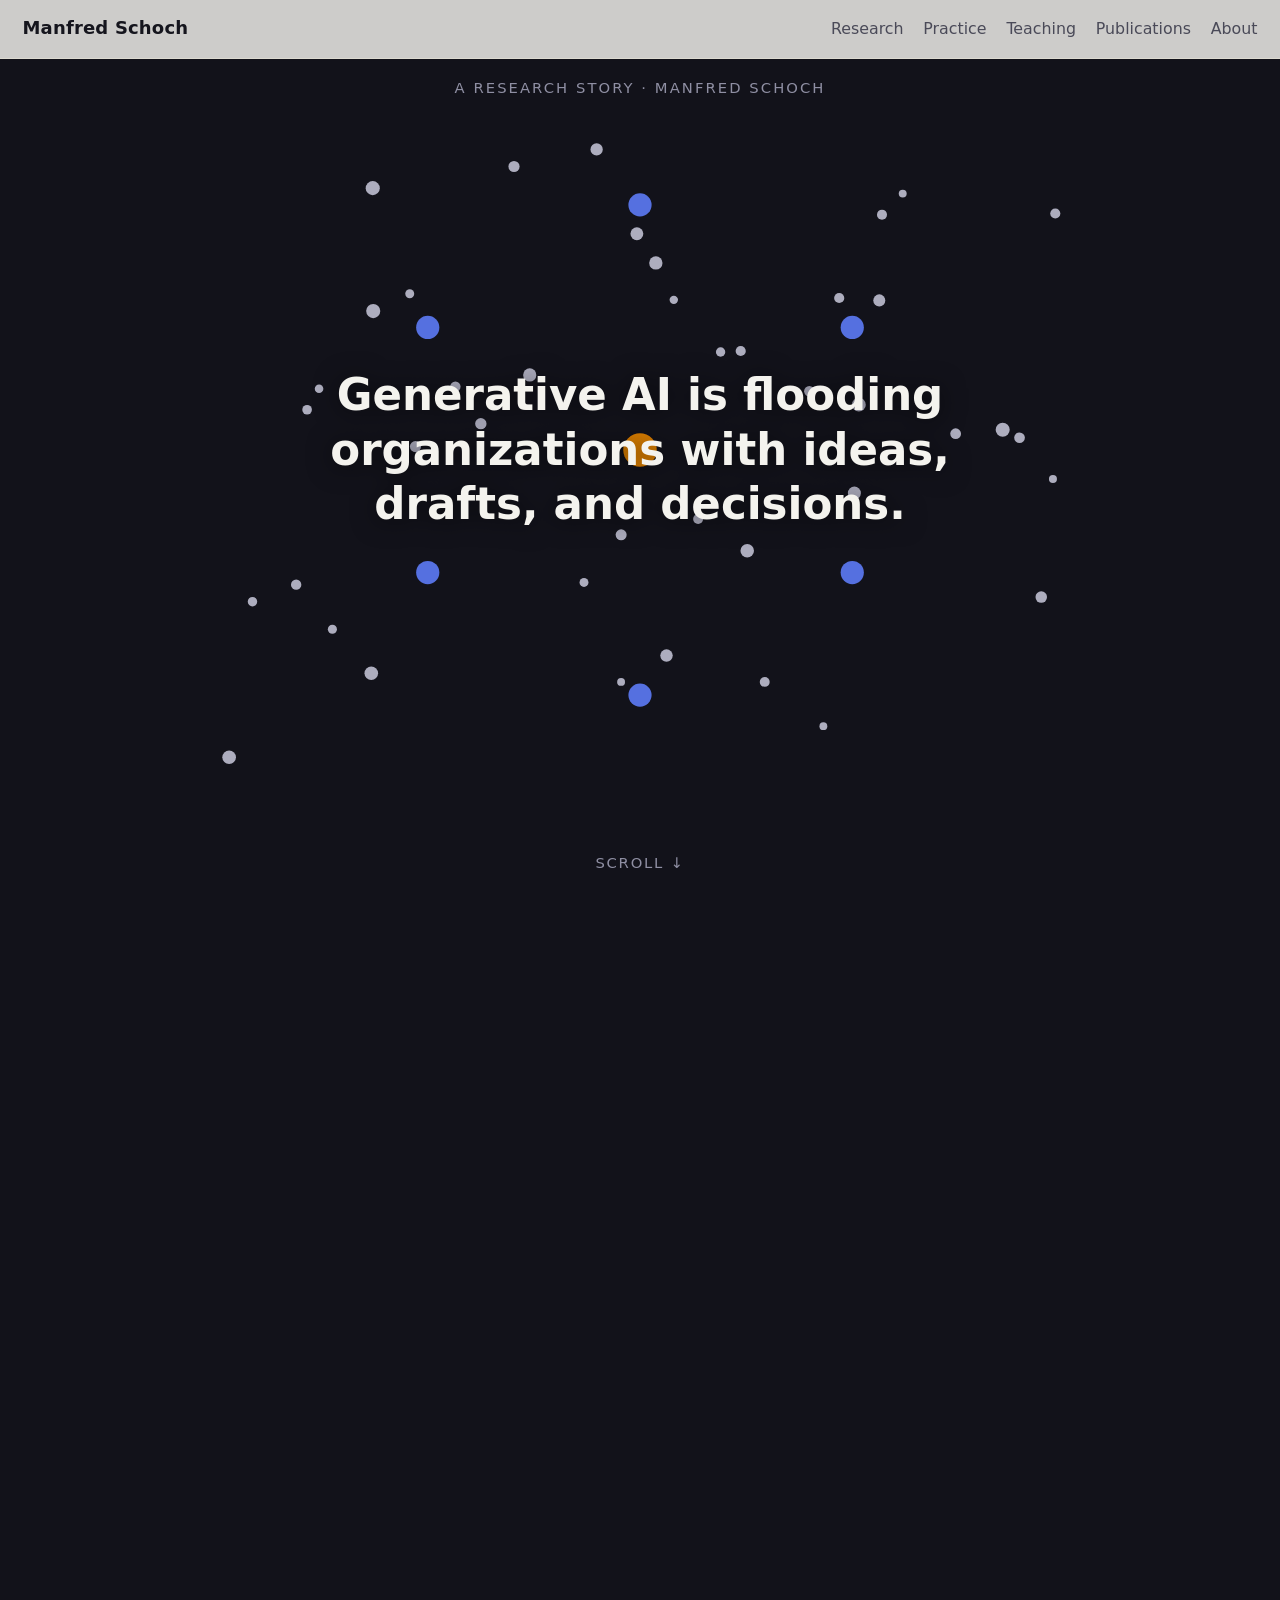
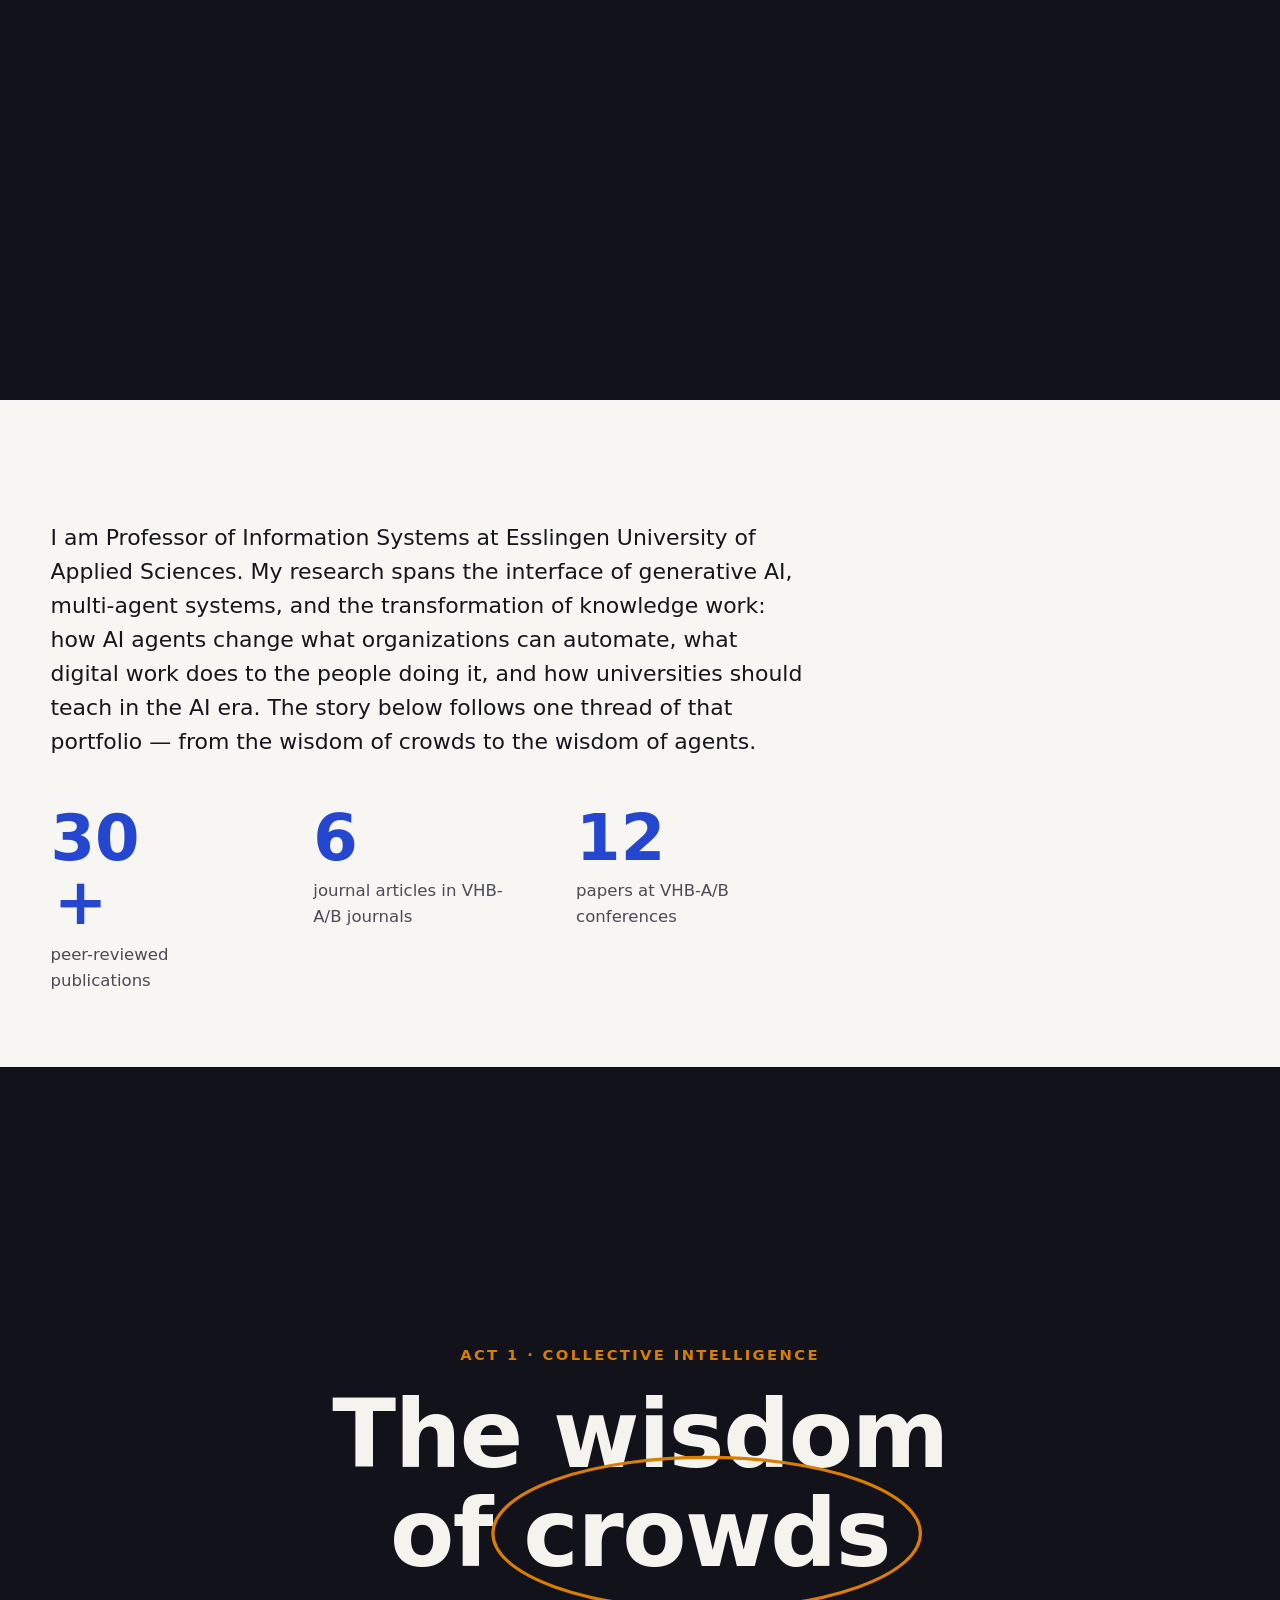
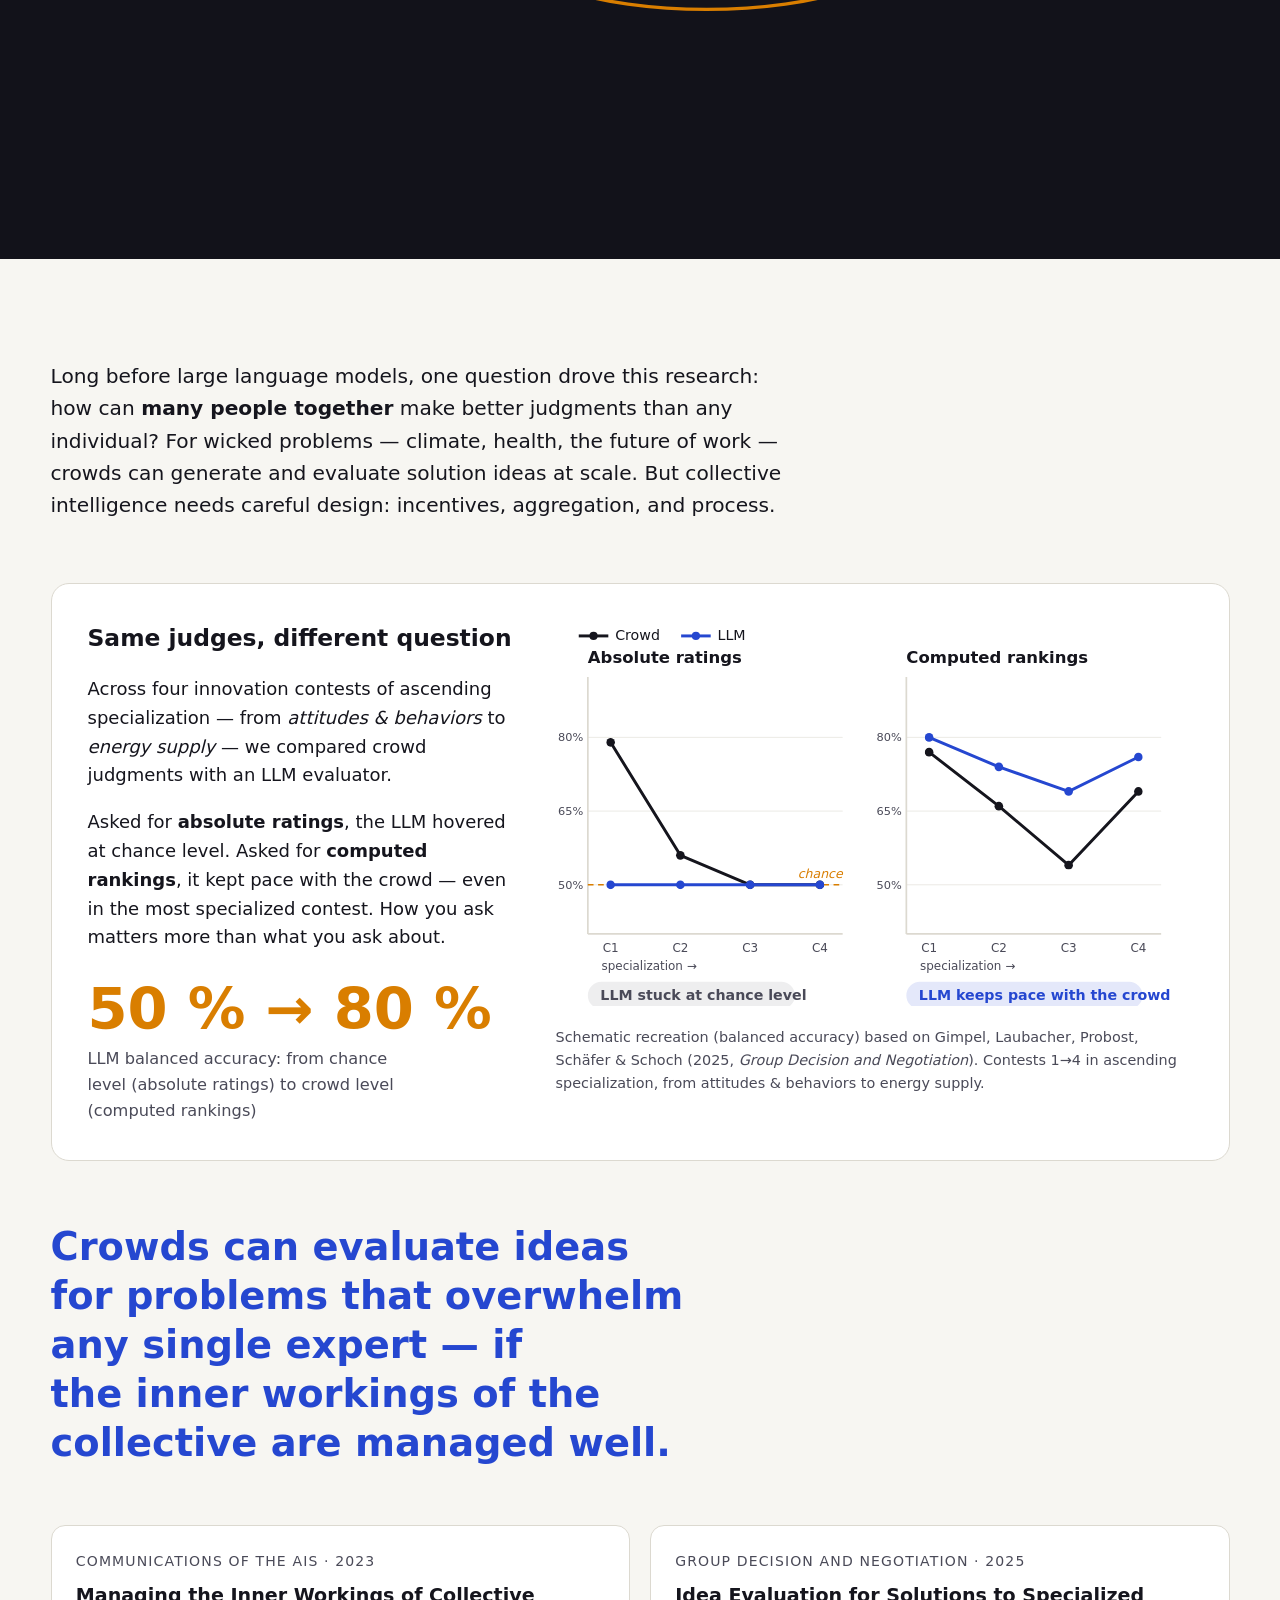
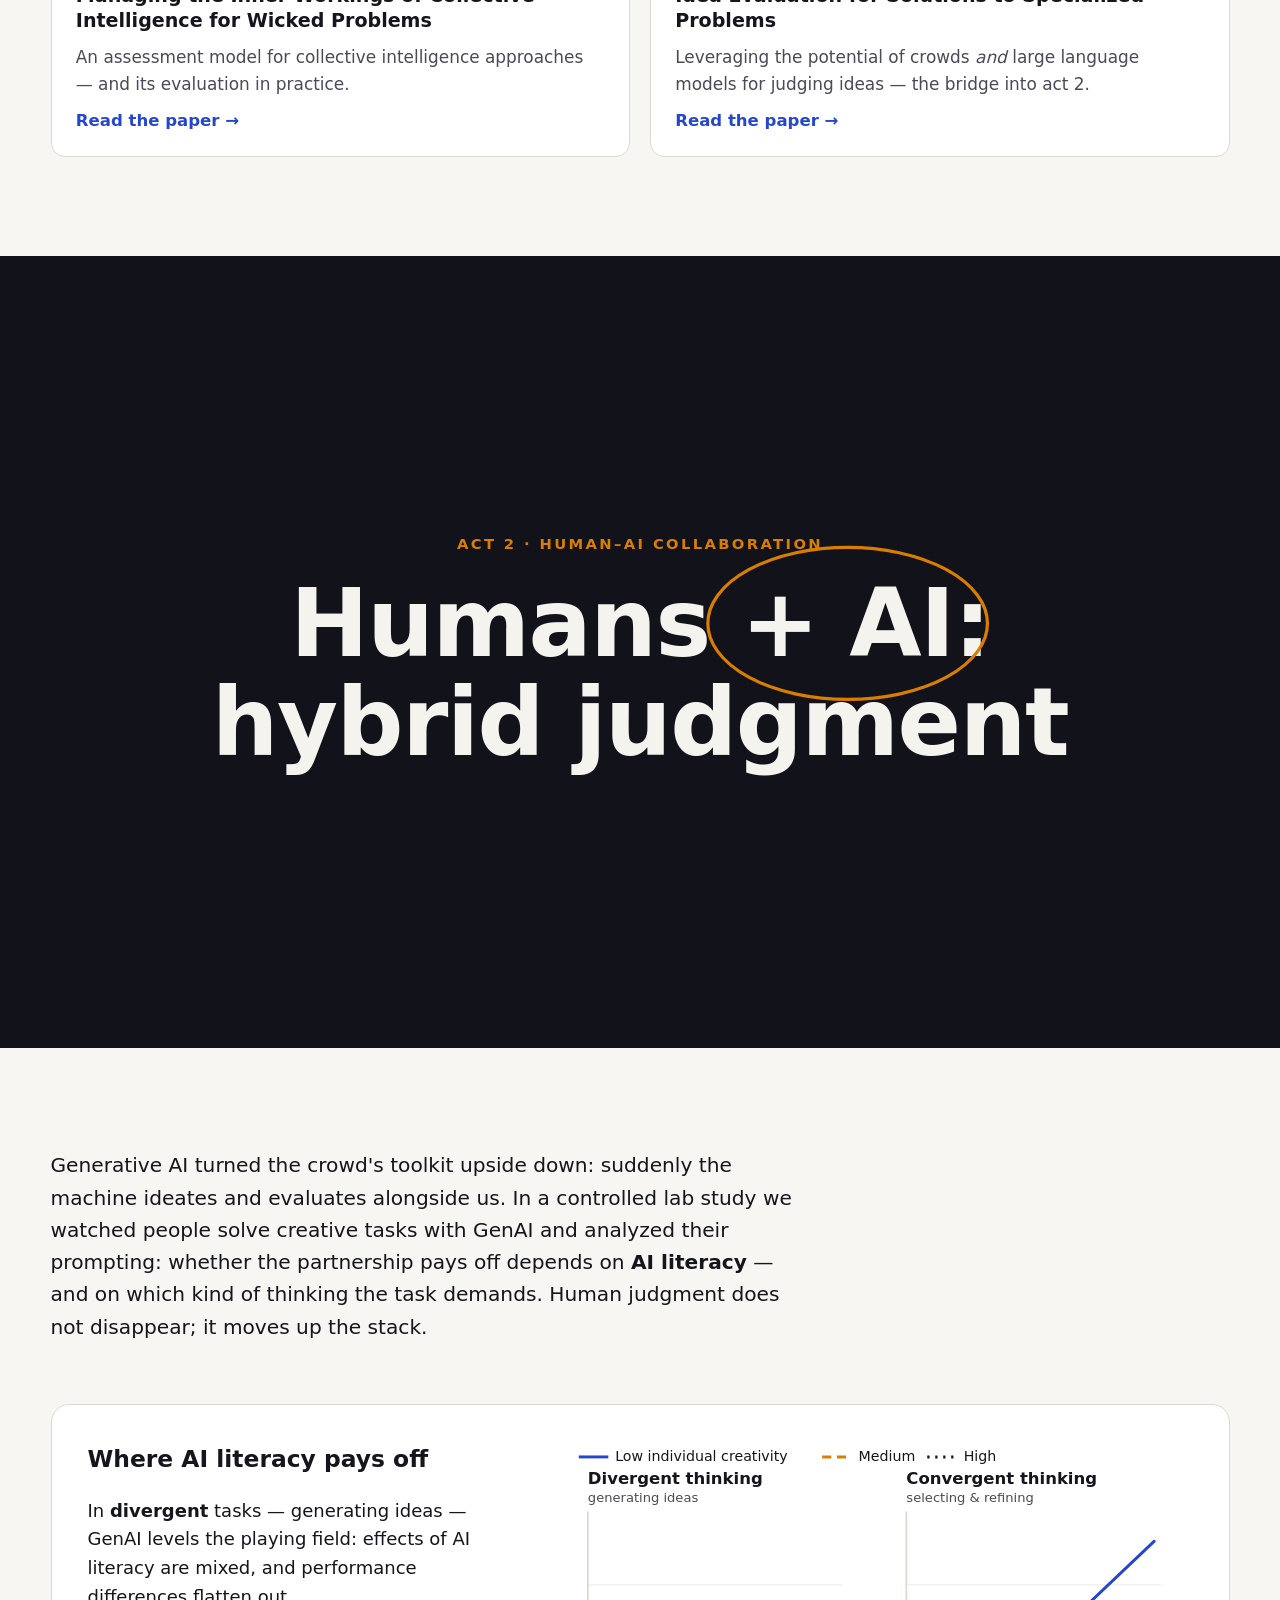
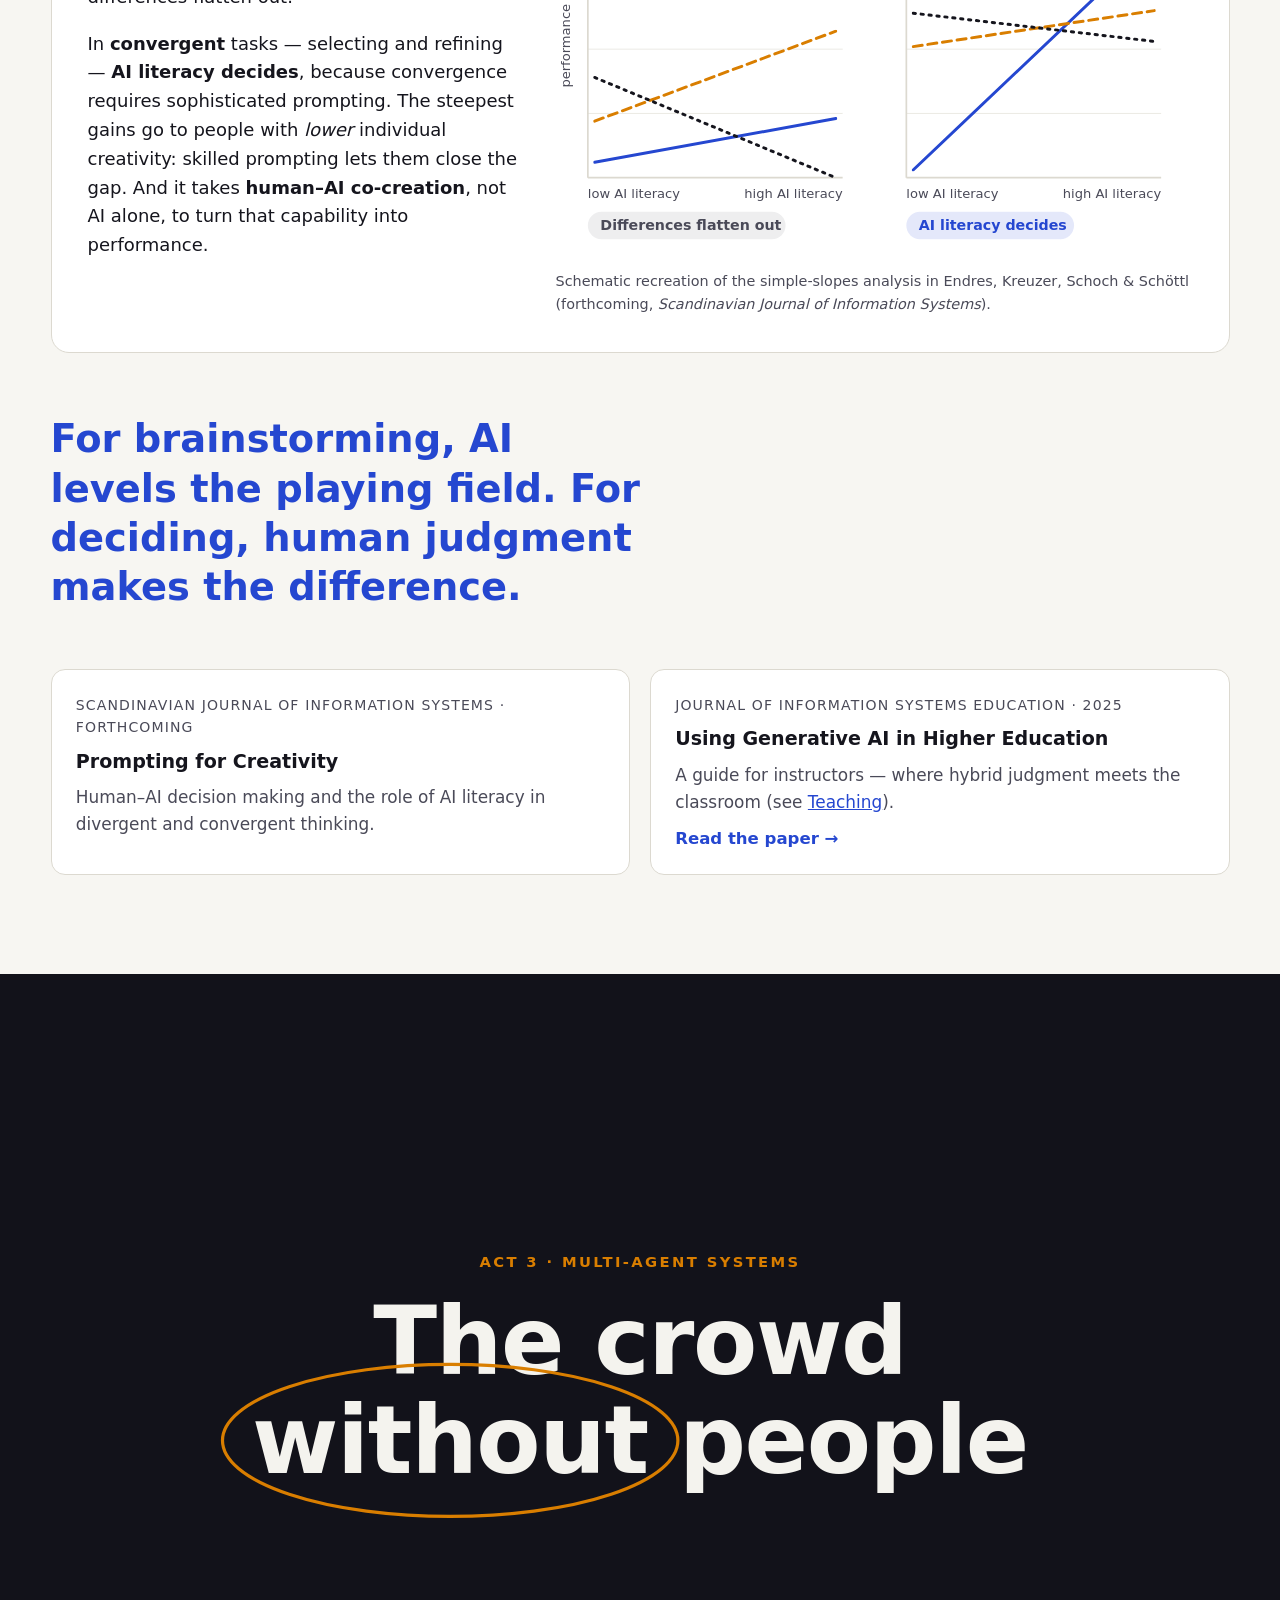
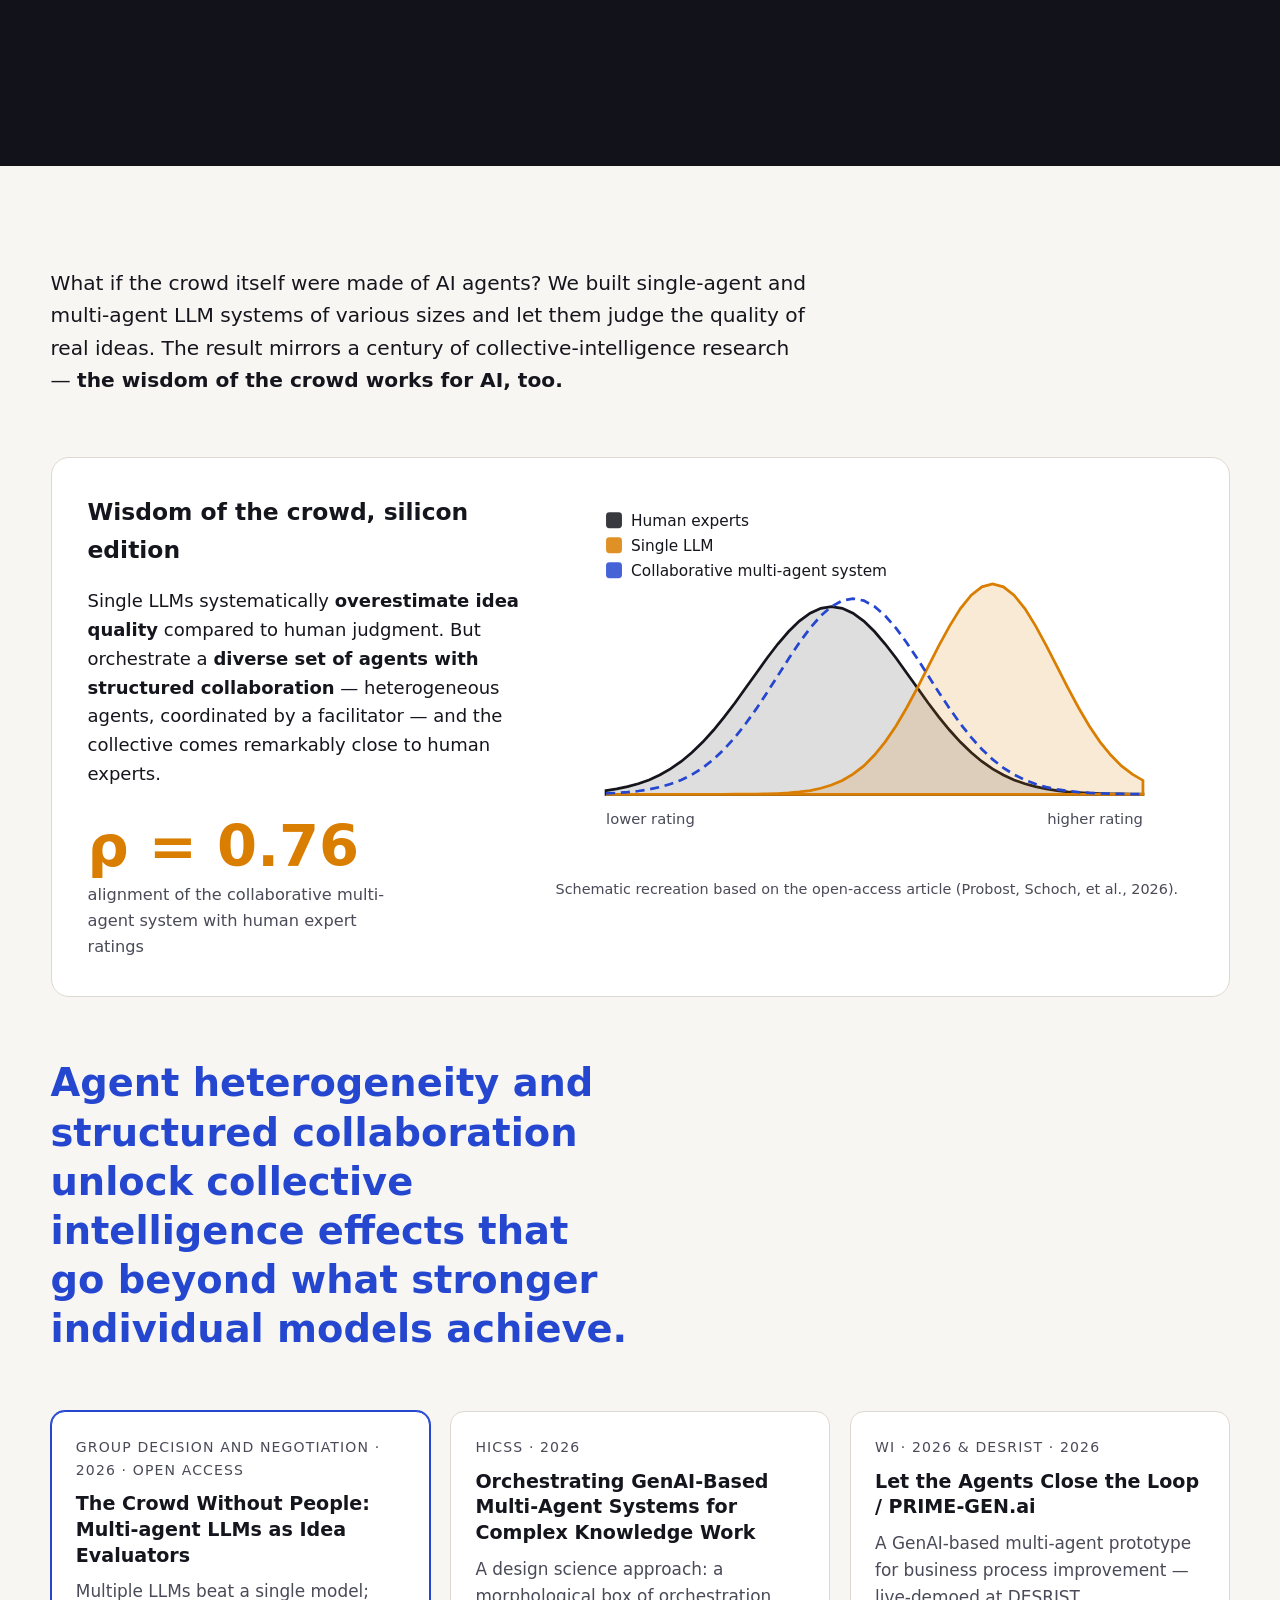
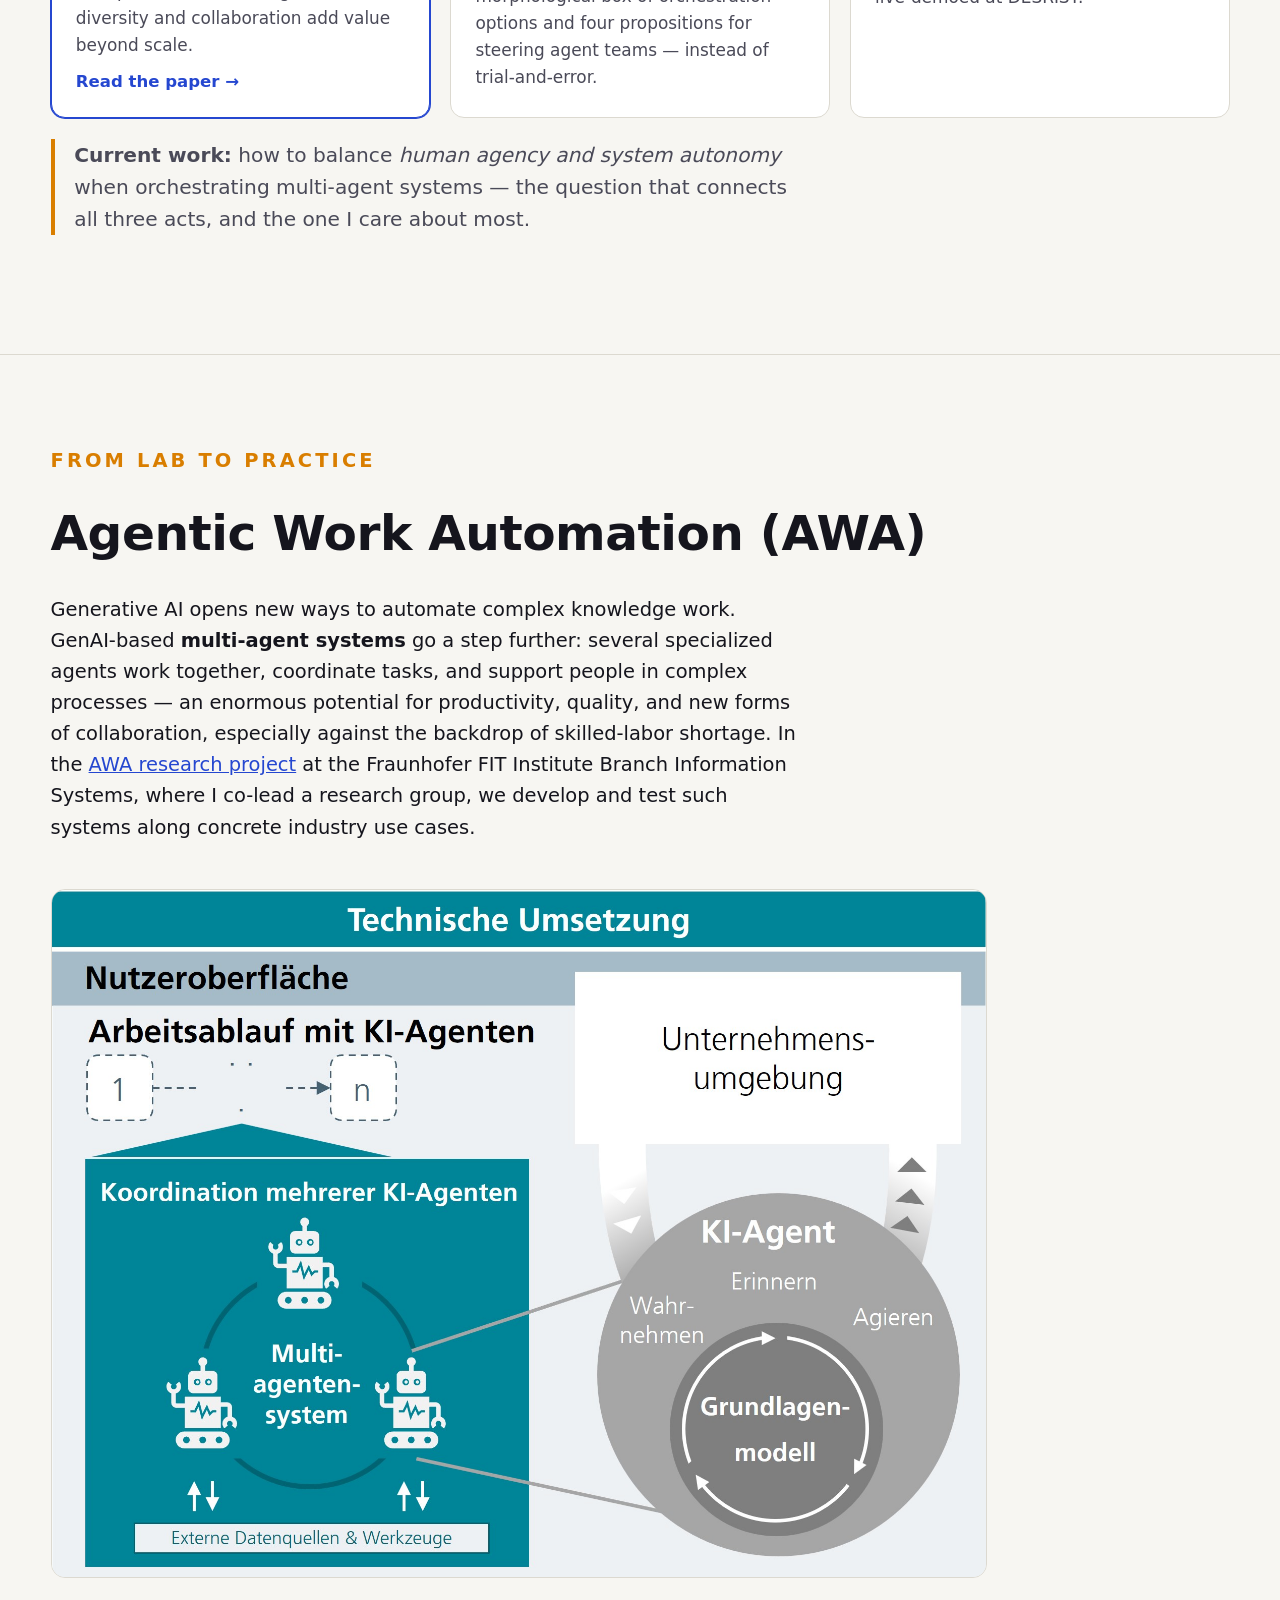
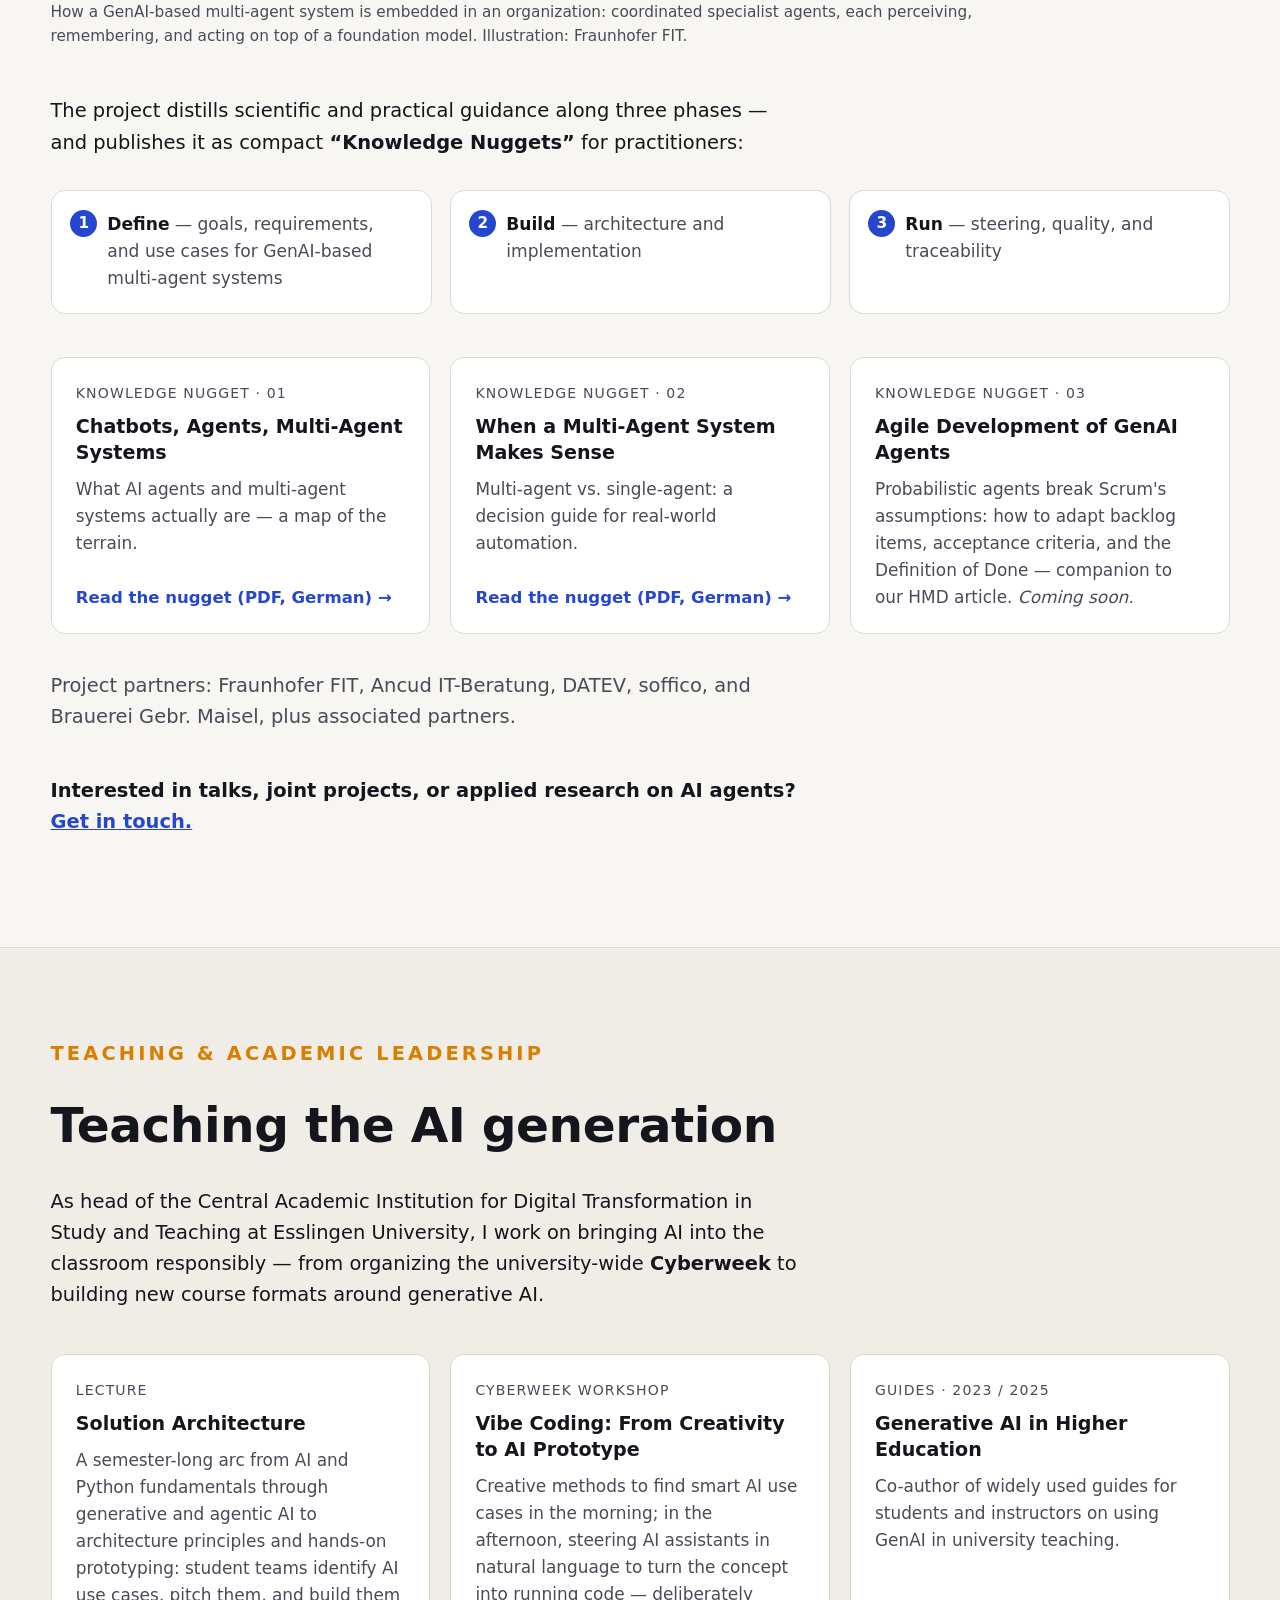
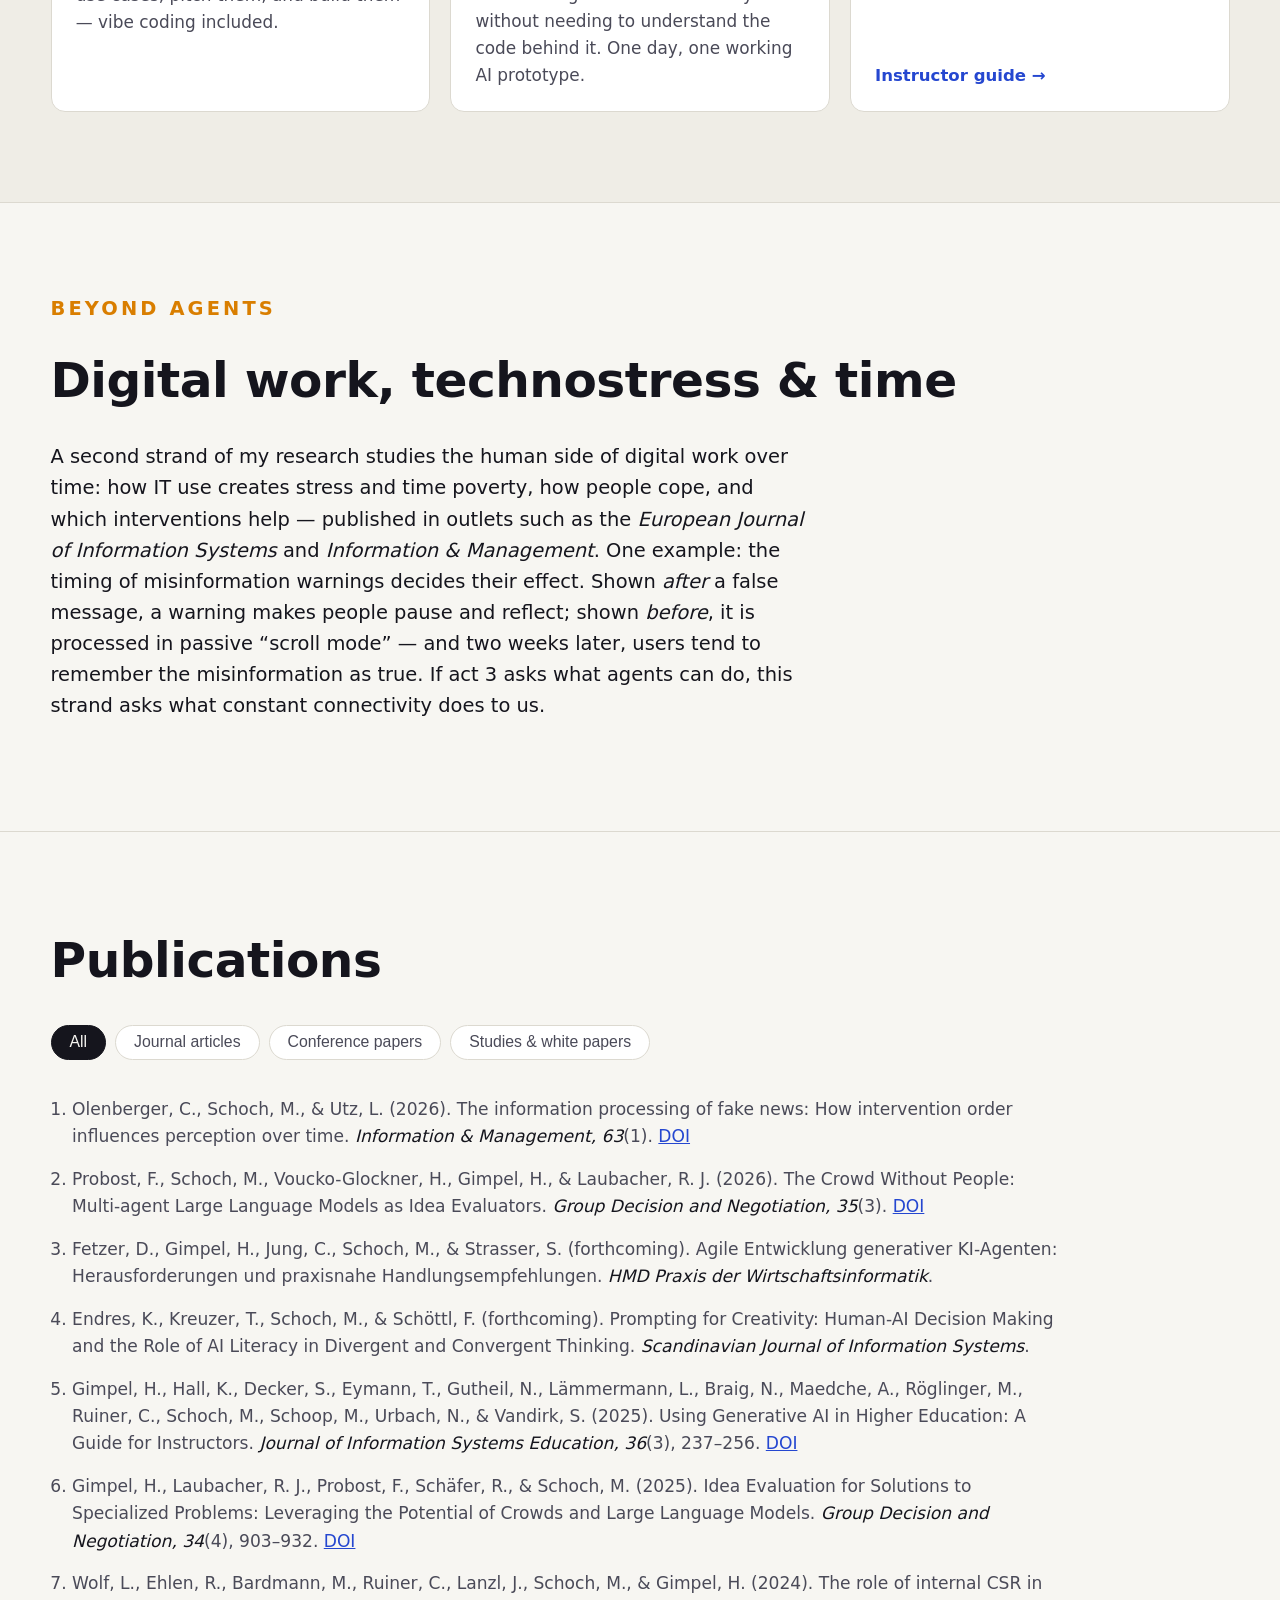
==== commit 5d5fde4b: "Add Open Graph preview image and social meta tags 1200x630 og-image.png in the site's opening style " ====
--- a/index.html
+++ b/index.html
@@ -7,6 +7,13 @@
 <meta name="description" content="Research portfolio of Prof. Dr. Manfred Schoch: generative AI, multi-agent systems, and human agency in knowledge work.">
 <meta property="og:title" content="Manfred Schoch — From Crowds to Agents">
 <meta property="og:description" content="An interactive tour through a decade of research on collective intelligence, human–AI collaboration, and multi-agent systems.">
+<meta property="og:type" content="website">
+<meta property="og:url" content="https://manfredschoch.github.io/Scrollytelling-MS/">
+<meta property="og:image" content="https://manfredschoch.github.io/Scrollytelling-MS/assets/og-image.png">
+<meta property="og:image:width" content="1200">
+<meta property="og:image:height" content="630">
+<meta property="og:image:alt" content="From crowds to agents — a research story in three acts. Manfred Schoch, research portfolio.">
+<meta name="twitter:card" content="summary_large_image">
 <link rel="stylesheet" href="css/style.css">
 </head>
 <body>
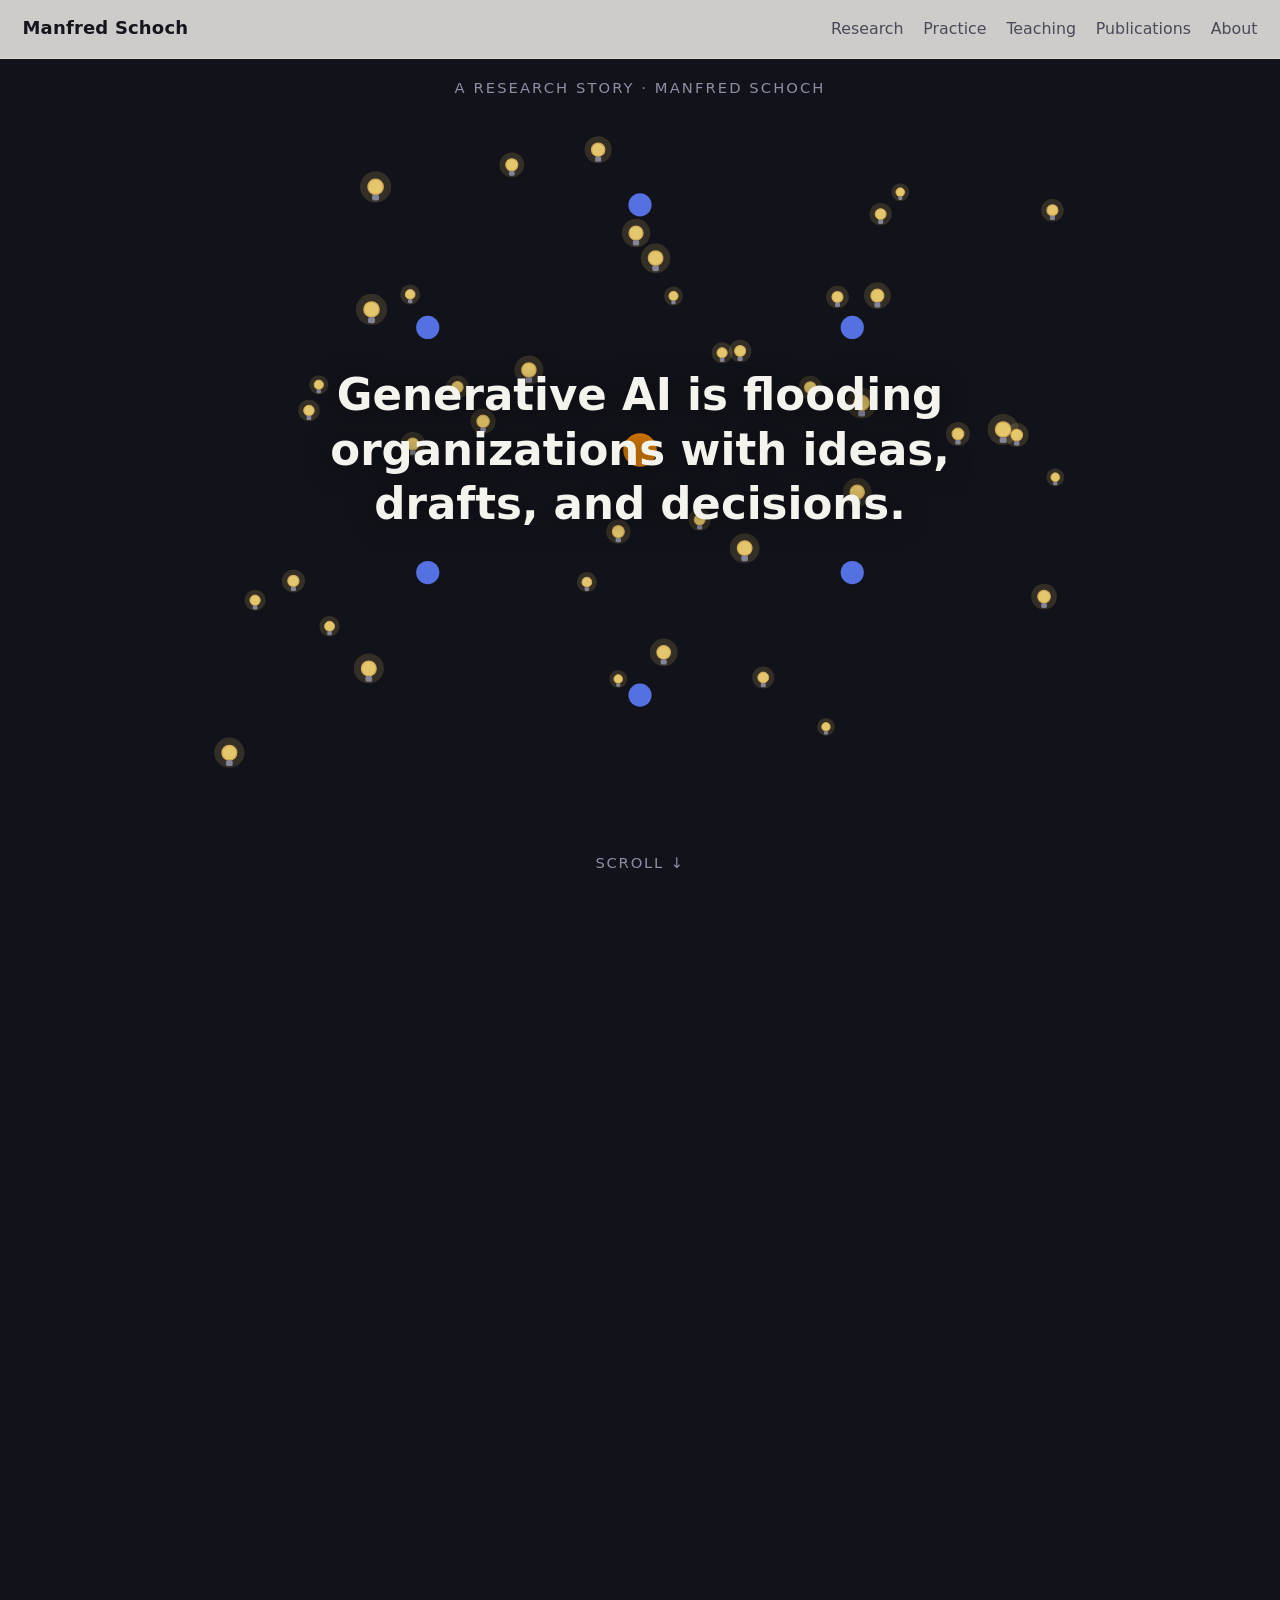
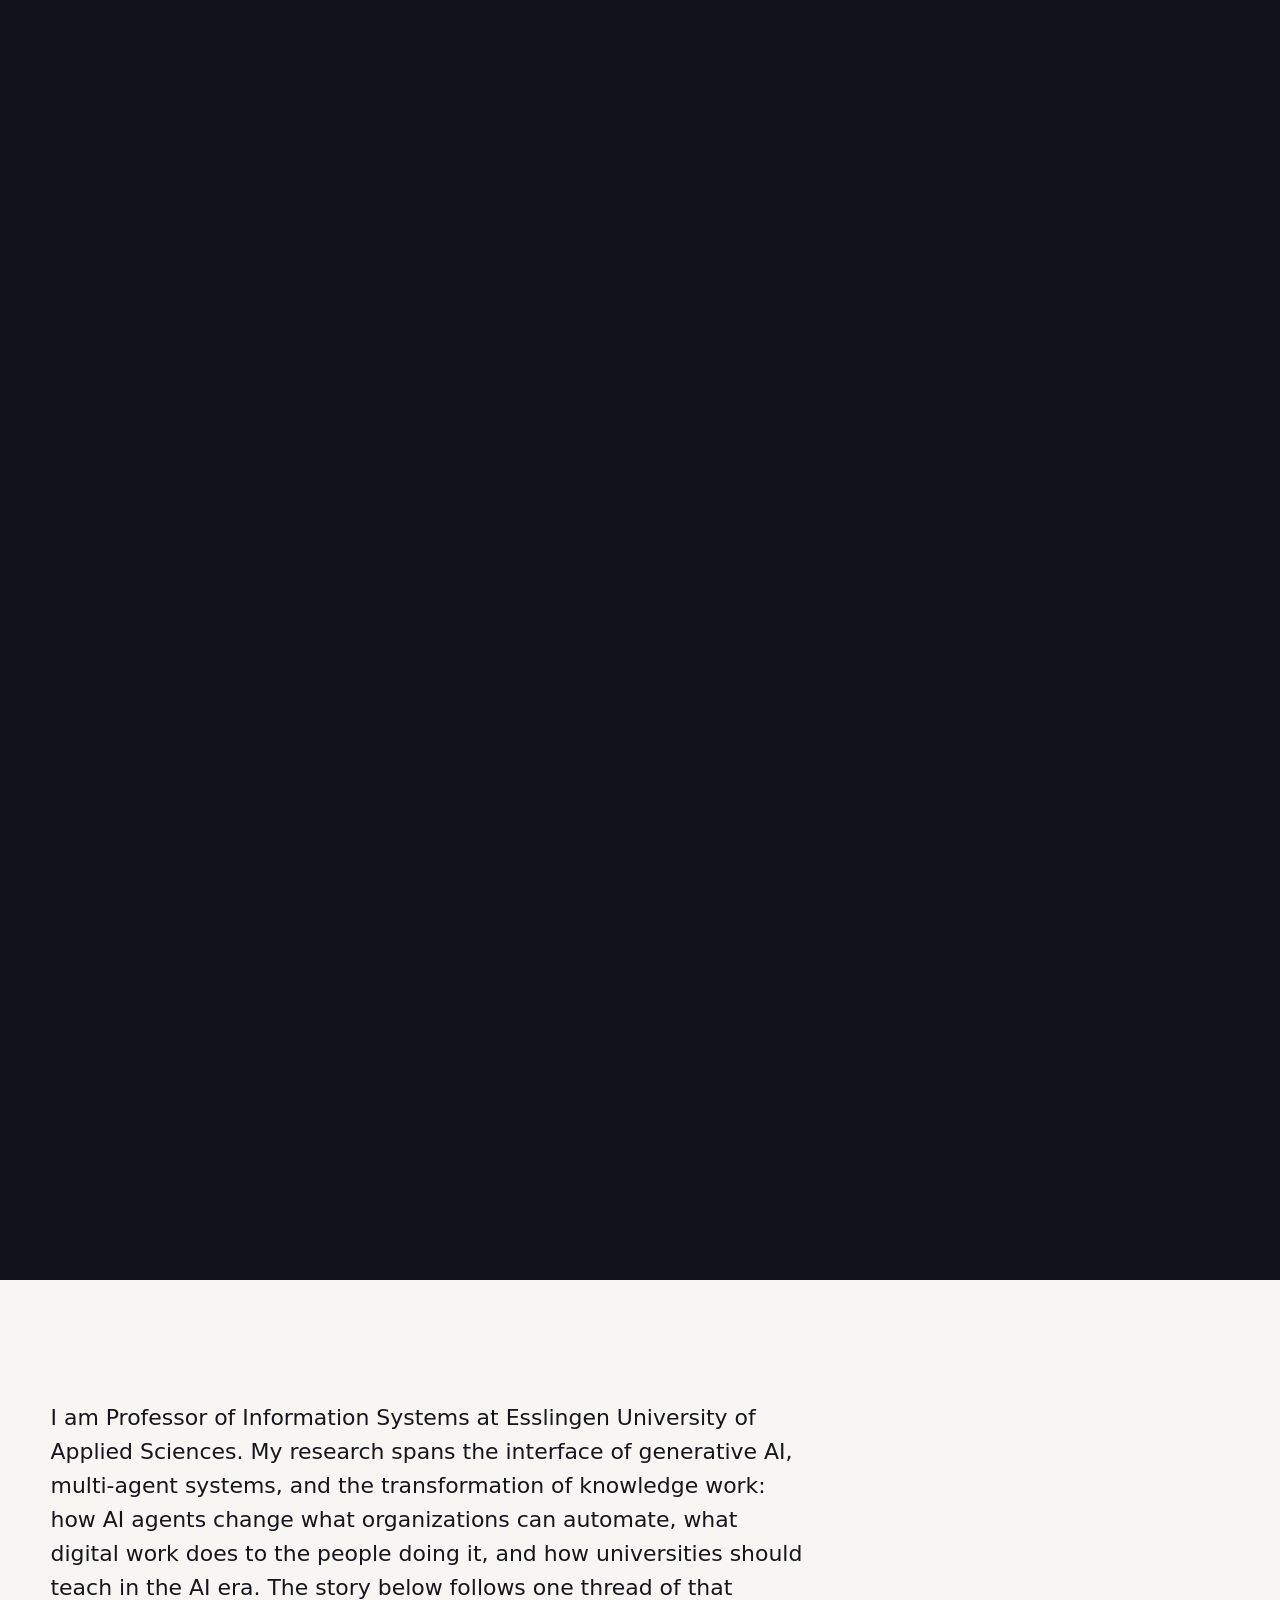
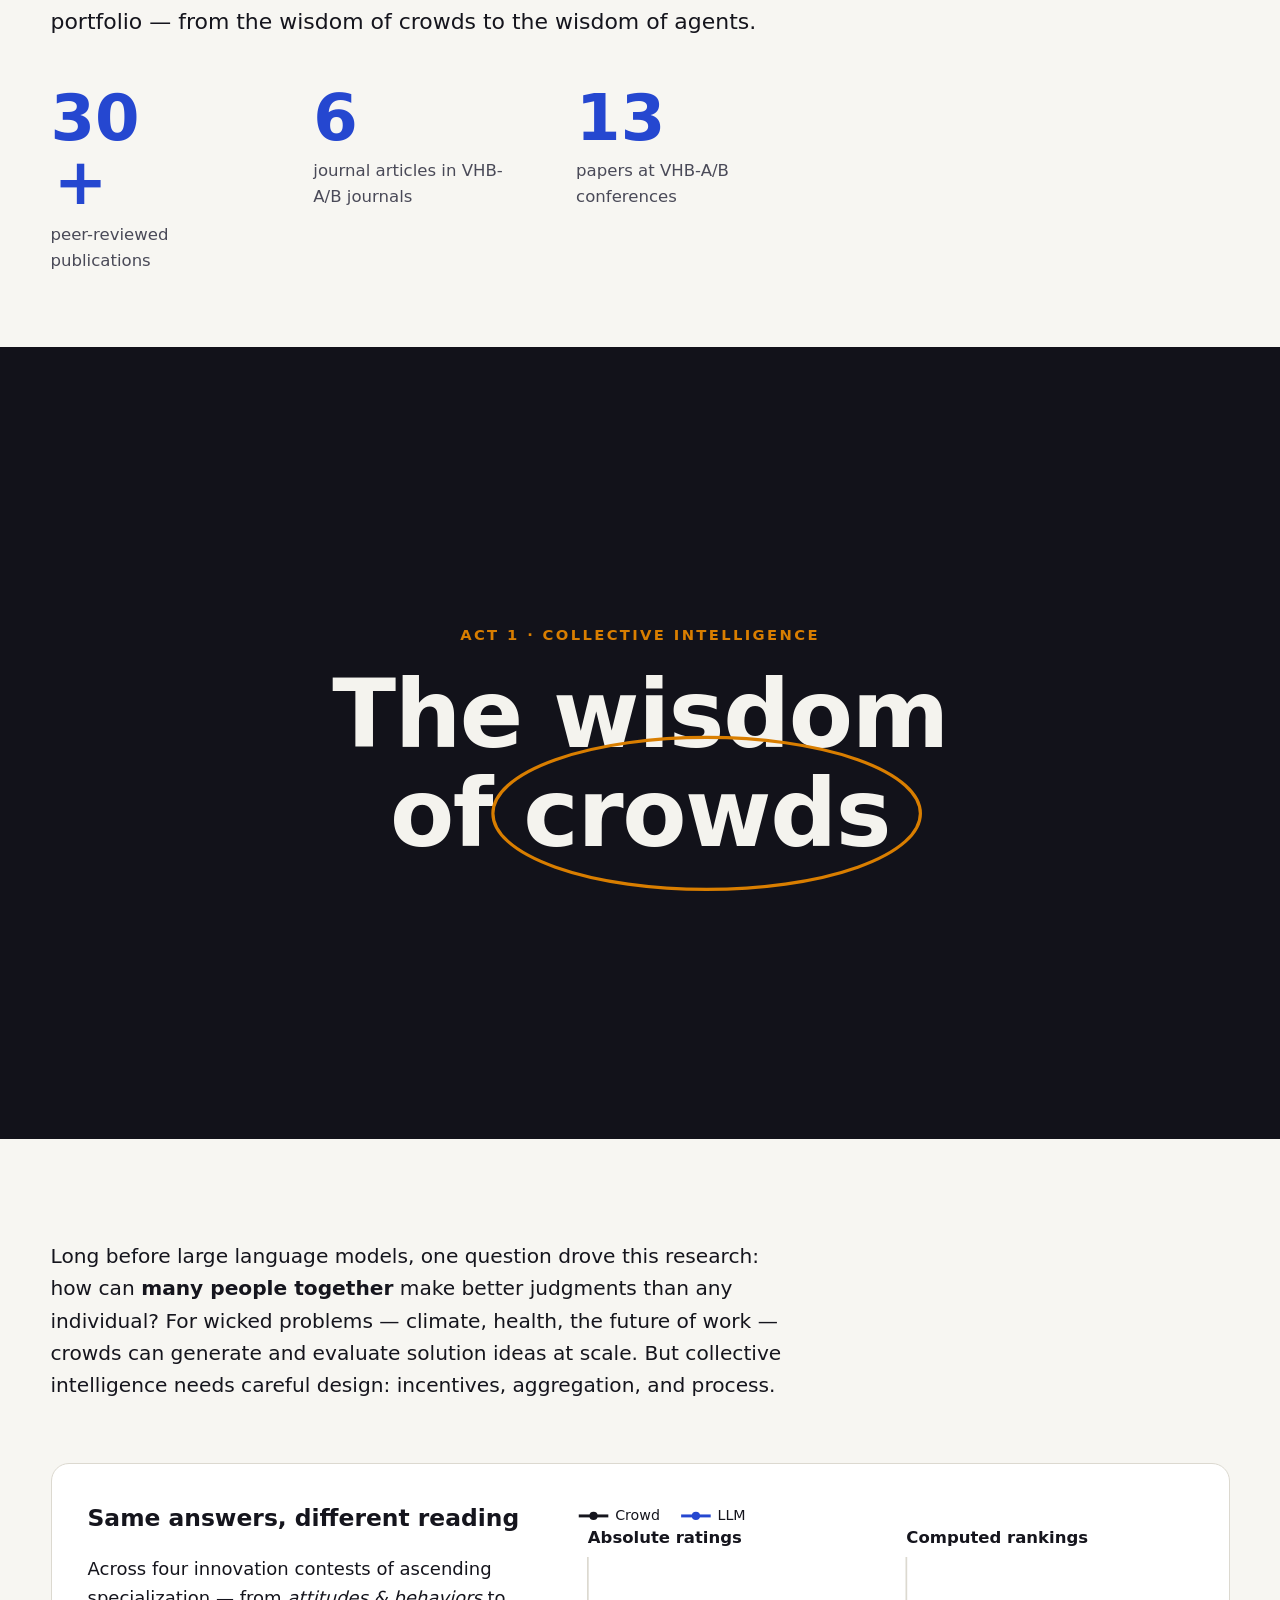
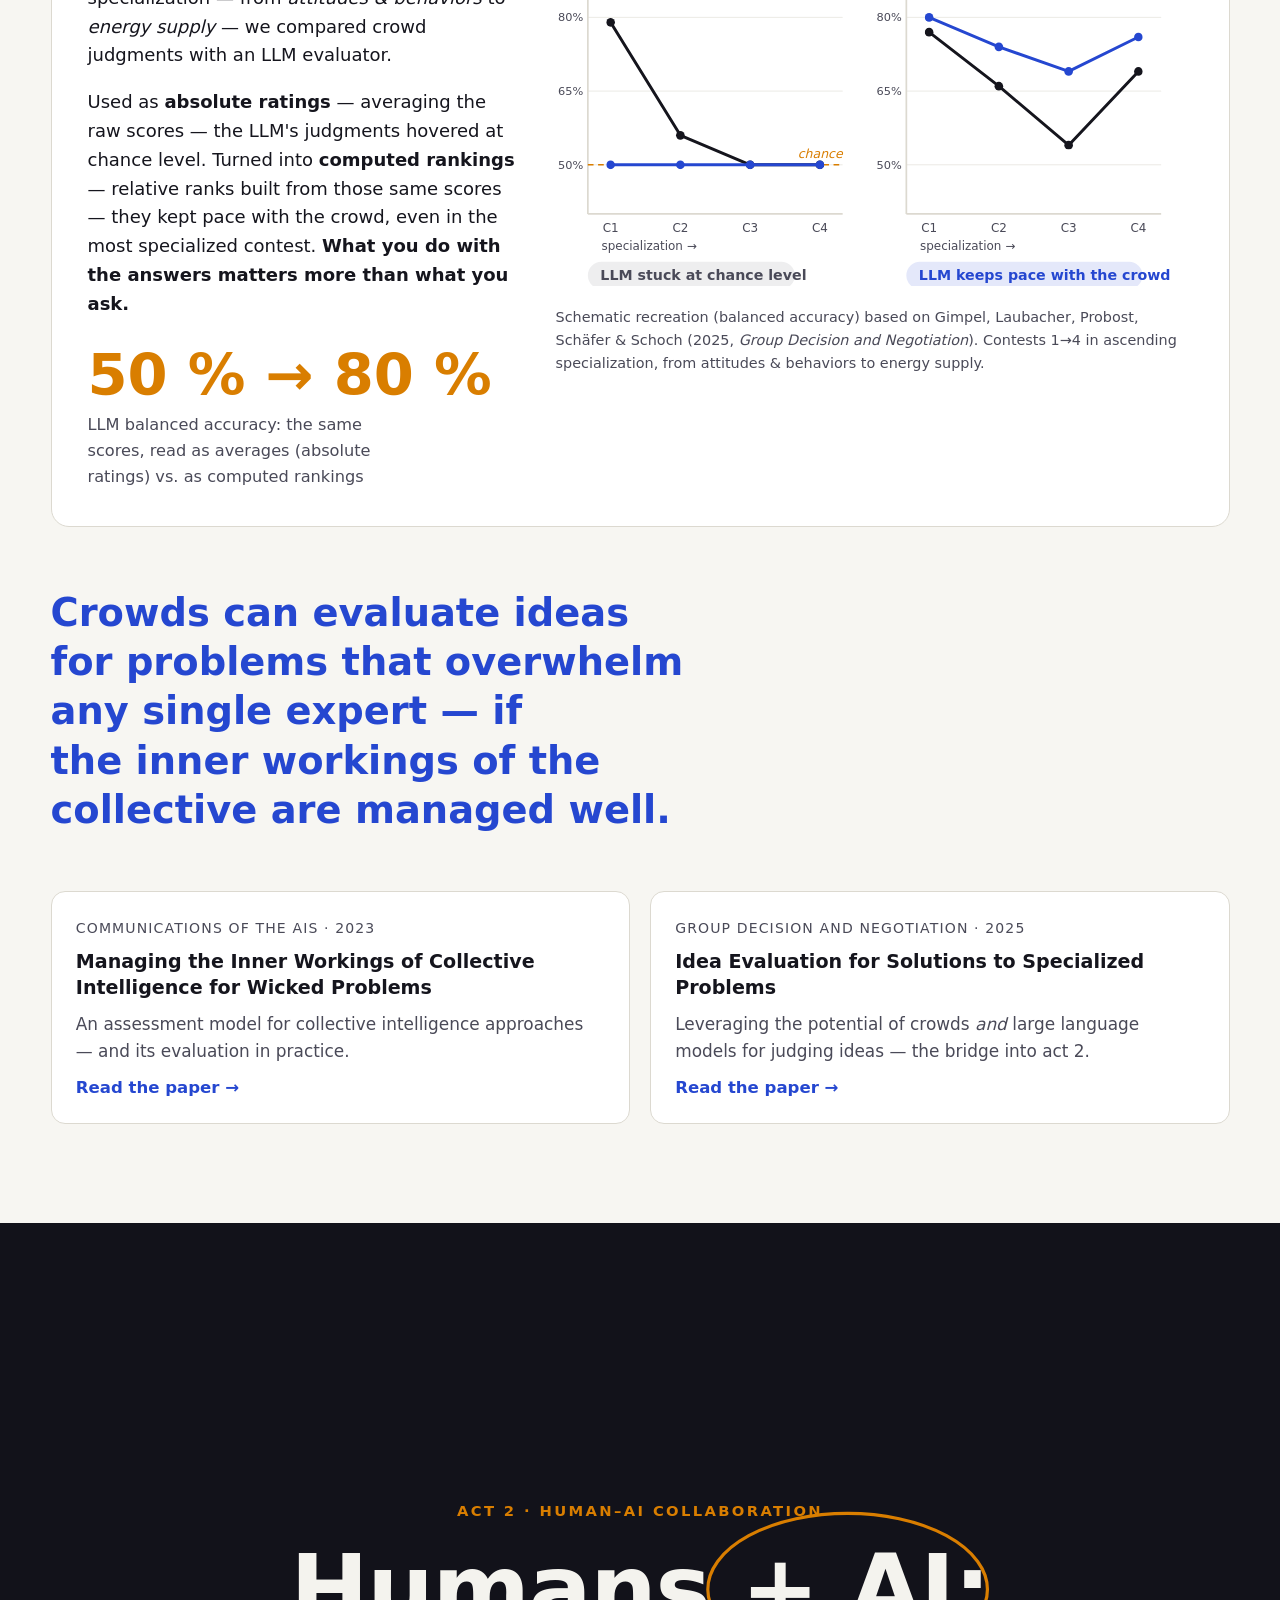
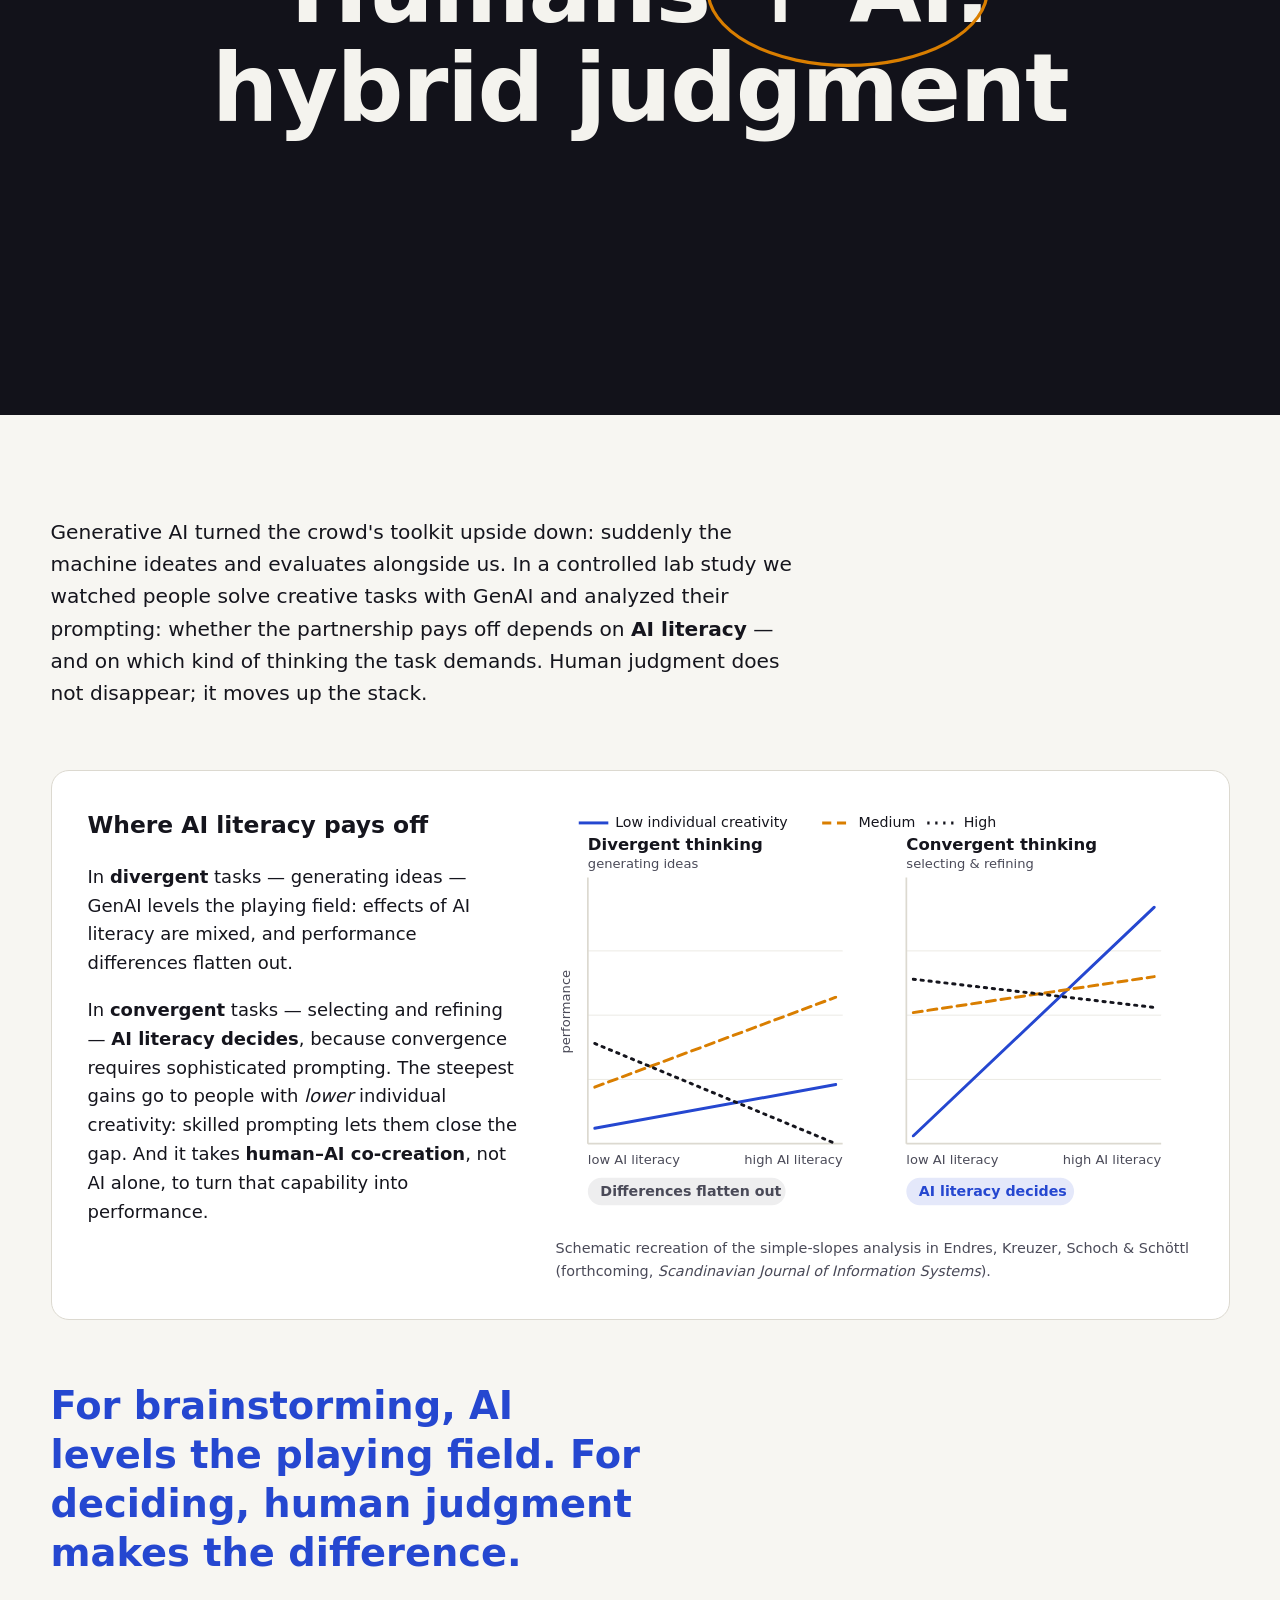
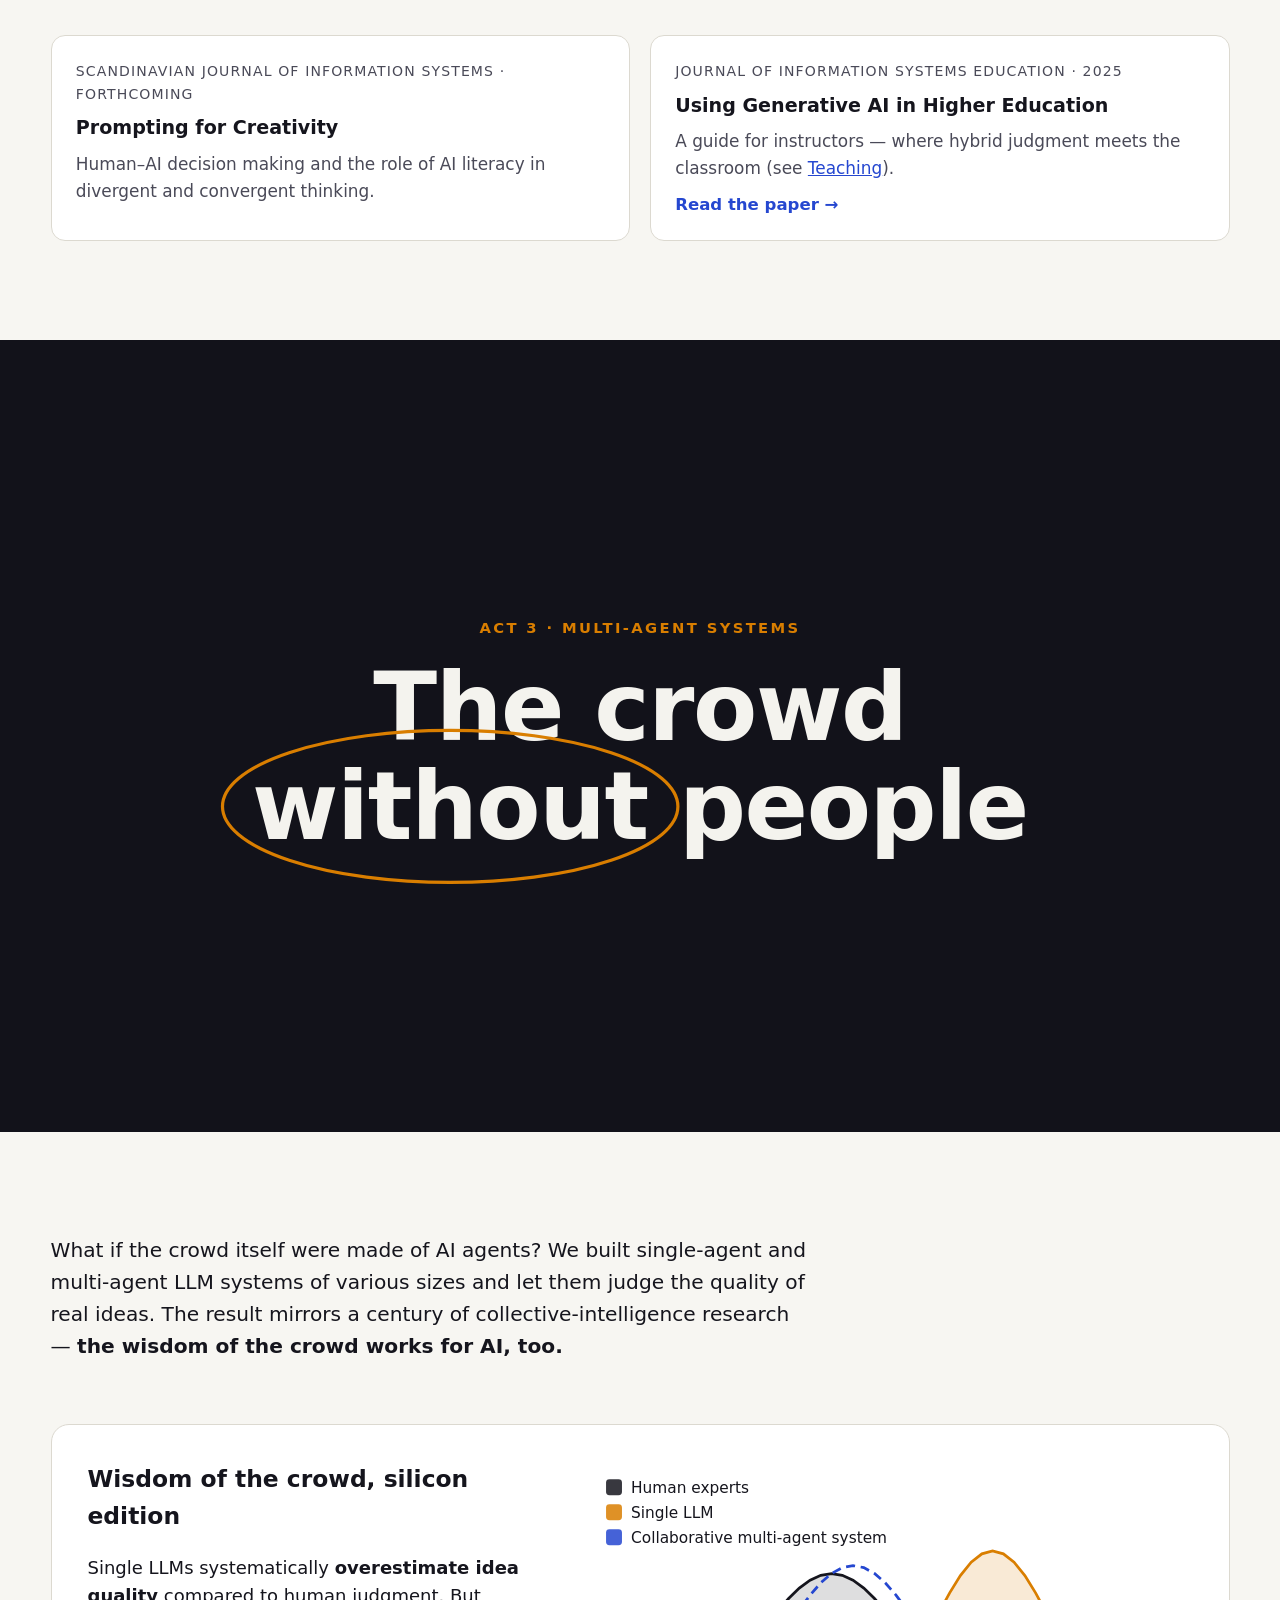
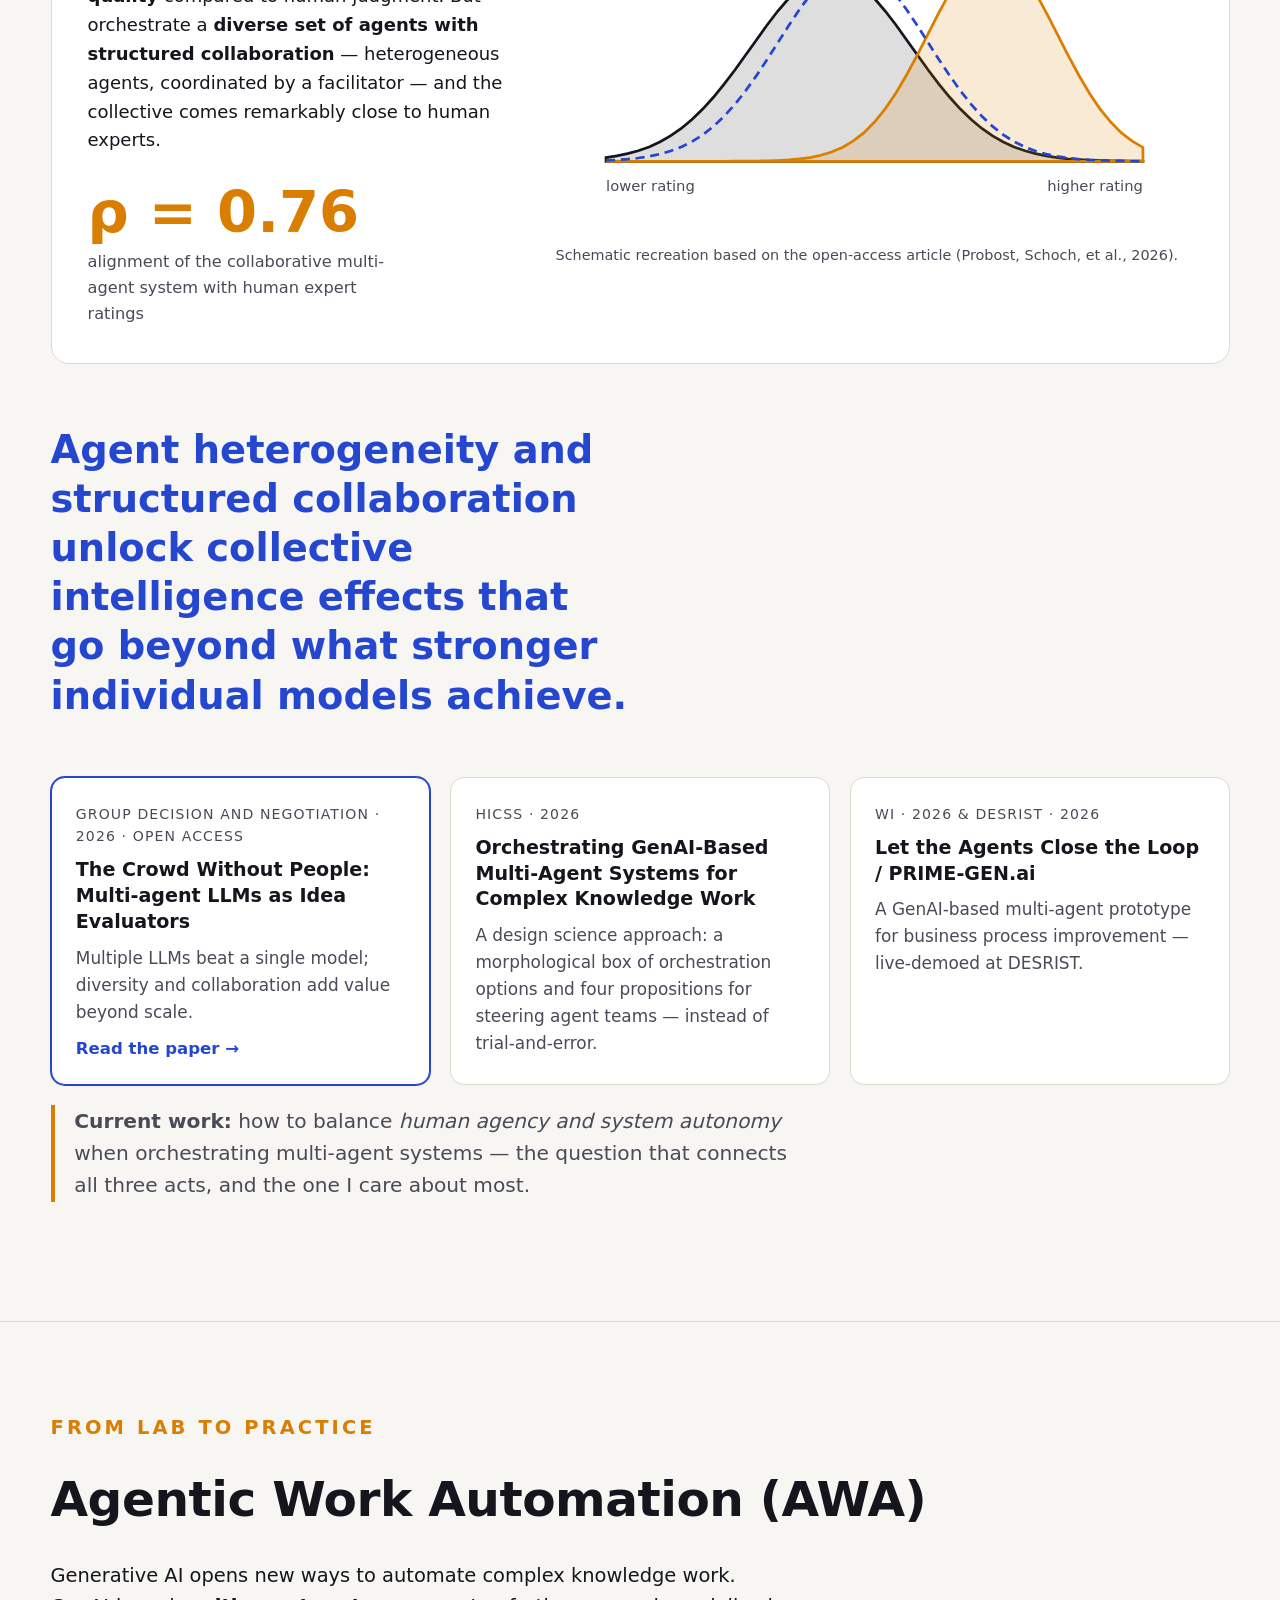
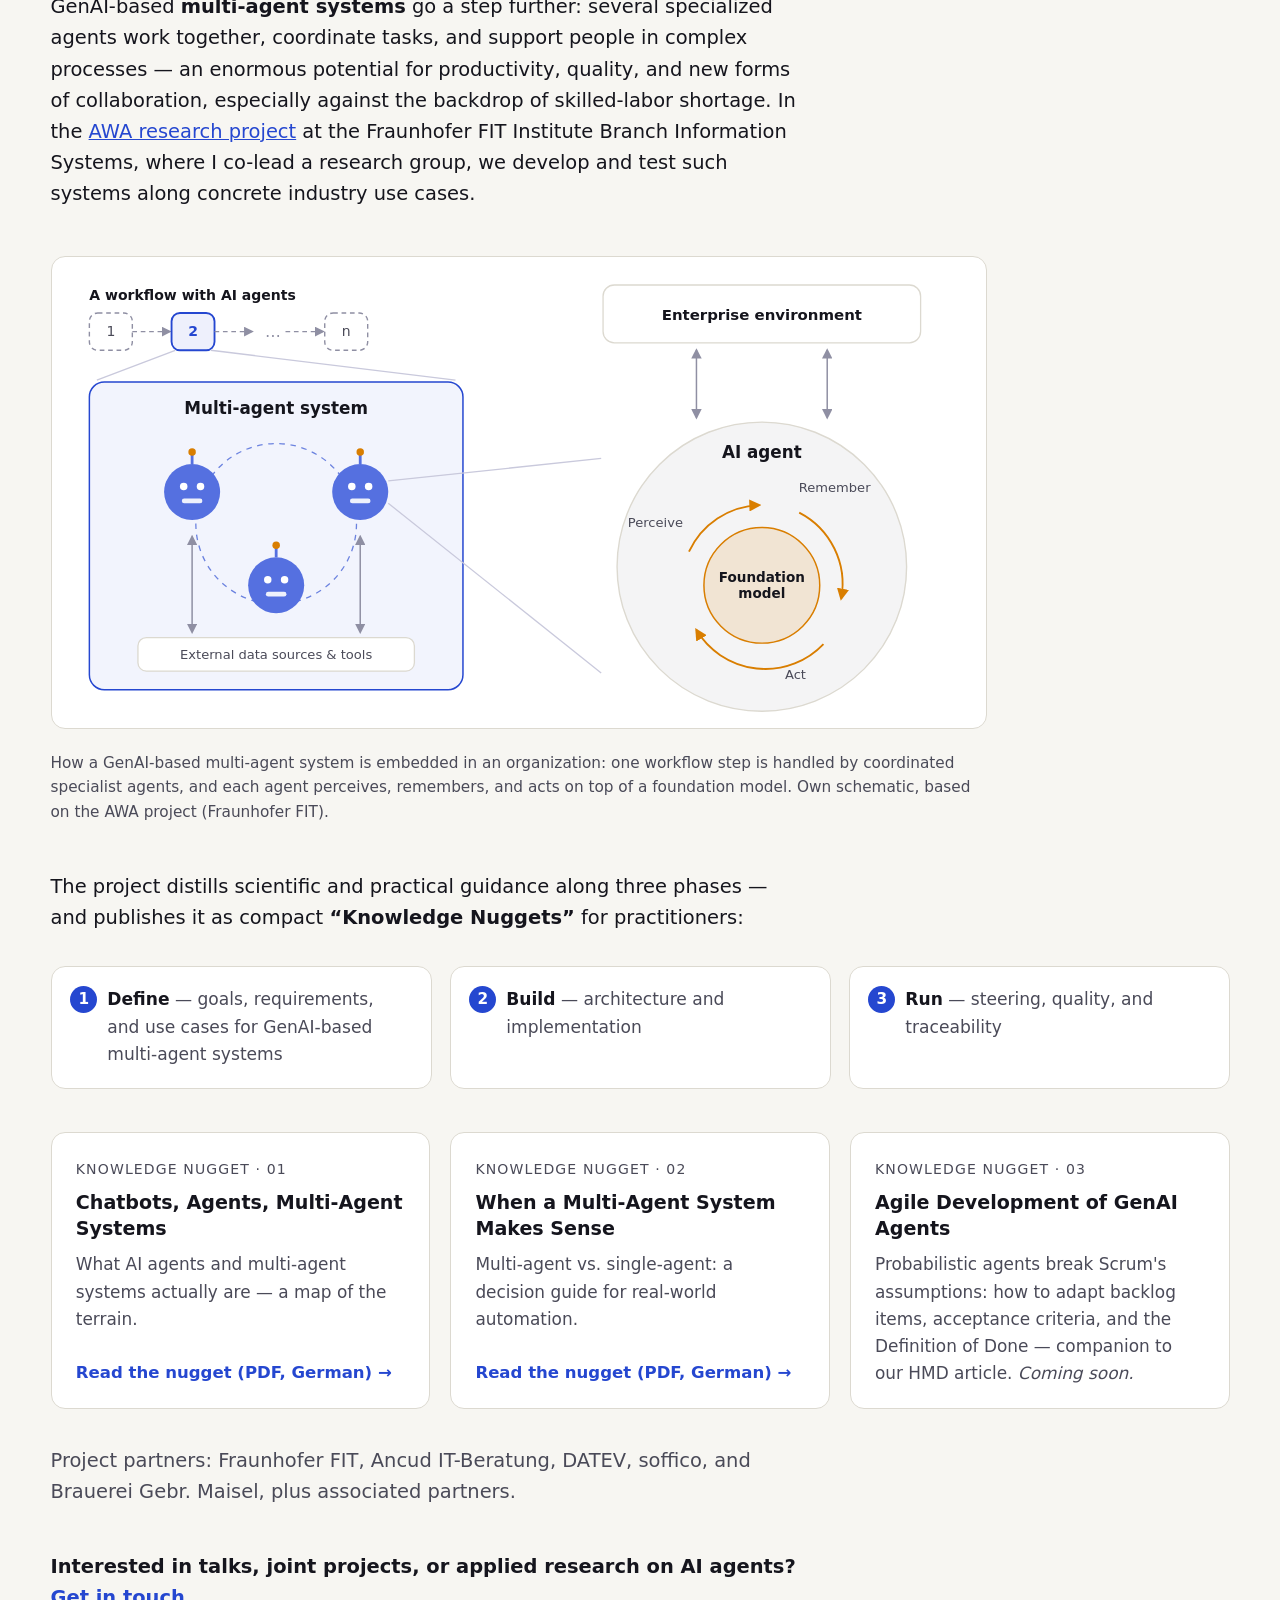
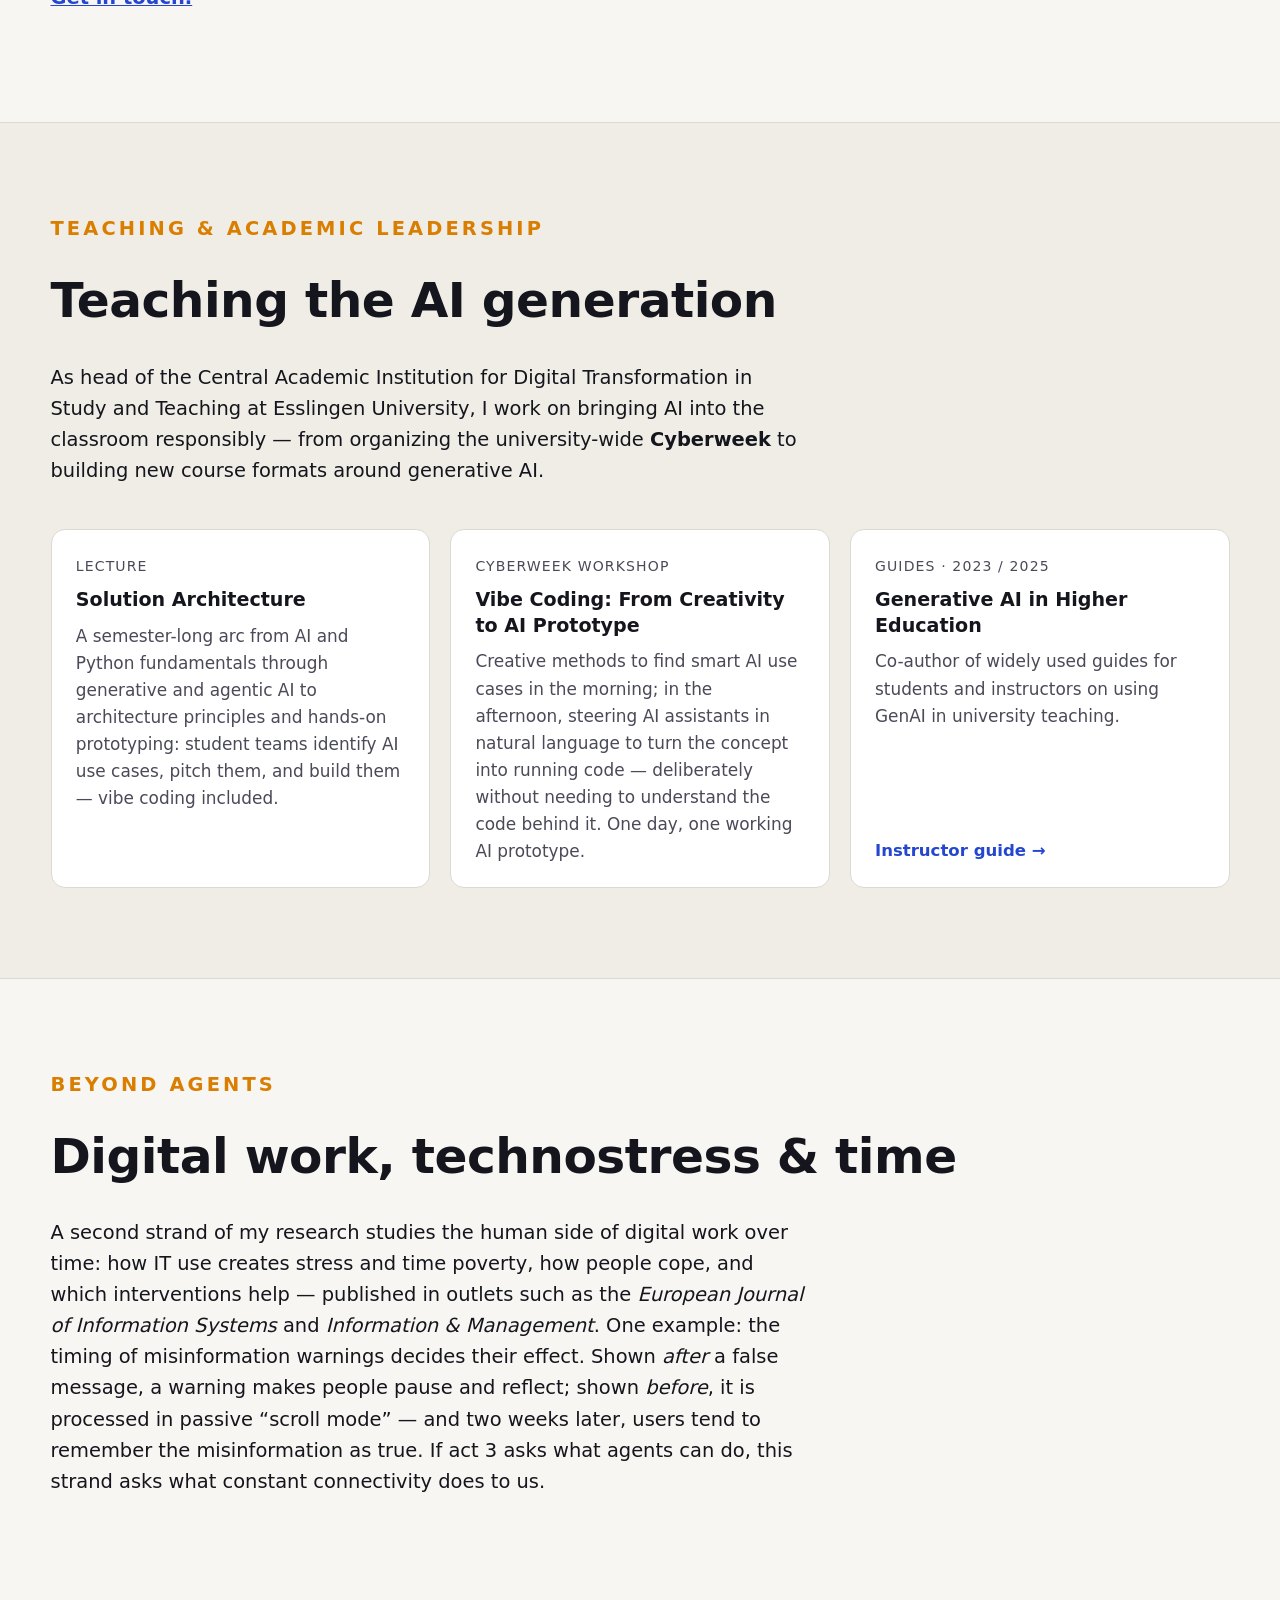
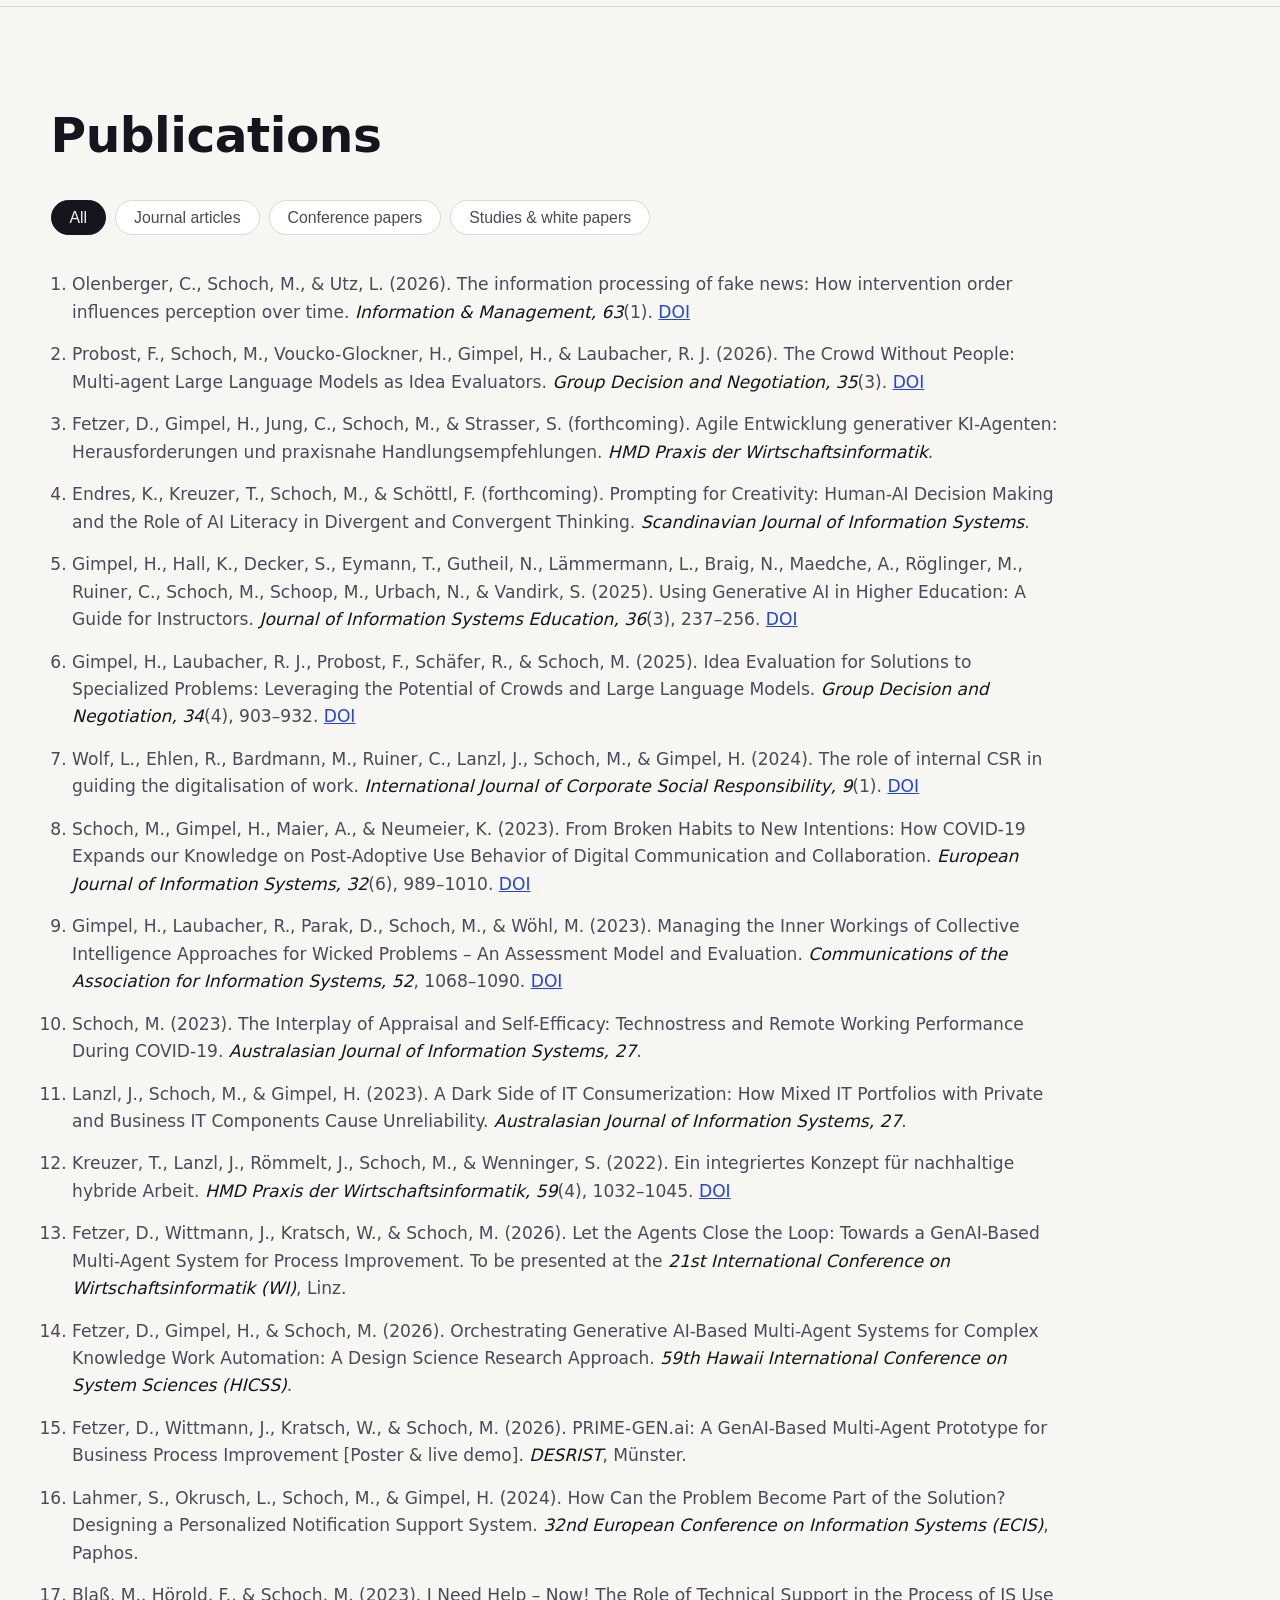
==== commit 333fbc34: "Opening rework, English AWA schematic, act 1 correction, publication updates - Opening: lightbulbs i" ====
--- a/index.html
+++ b/index.html
@@ -65,7 +65,7 @@
           <span class="stat__label">peer-reviewed publications</span></div>
         <div class="stat"><span class="stat__num" data-count="6">0</span>
           <span class="stat__label">journal articles in VHB-A/B journals</span></div>
-        <div class="stat"><span class="stat__num" data-count="12">0</span>
+        <div class="stat"><span class="stat__num" data-count="13">0</span>
           <span class="stat__label">papers at VHB-A/B conferences</span></div>
       </div>
     </div>
@@ -86,15 +86,16 @@
       But collective intelligence needs careful design: incentives, aggregation, and process.</p>
       <div class="dataviz reveal" aria-label="Key findings from Idea Evaluation with Crowds and LLMs">
         <div class="dataviz__side">
-          <h3 class="dataviz__title">Same judges, different question</h3>
+          <h3 class="dataviz__title">Same answers, different reading</h3>
           <p>Across four innovation contests of ascending specialization — from <em>attitudes &amp;
           behaviors</em> to <em>energy supply</em> — we compared crowd judgments with an LLM evaluator.</p>
-          <p>Asked for <strong>absolute ratings</strong>, the LLM hovered at chance level. Asked for
-          <strong>computed rankings</strong>, it kept pace with the crowd — even in the most
-          specialized contest. How you ask matters more than what you ask about.</p>
+          <p>Used as <strong>absolute ratings</strong> — averaging the raw scores — the LLM's judgments
+          hovered at chance level. Turned into <strong>computed rankings</strong> — relative ranks built
+          from those same scores — they kept pace with the crowd, even in the most specialized contest.
+          <strong>What you do with the answers matters more than what you ask.</strong></p>
           <div class="dataviz__stat">
             <span class="dataviz__num">50&nbsp;% → 80&nbsp;%</span>
-            <span class="dataviz__caption">LLM balanced accuracy: from chance level (absolute ratings) to crowd level (computed rankings)</span>
+            <span class="dataviz__caption">LLM balanced accuracy: the same scores, read as averages (absolute ratings) vs. as computed rankings</span>
           </div>
         </div>
         <figure class="dataviz__chart">
@@ -247,11 +248,11 @@
       research project</a> at the Fraunhofer FIT Institute Branch Information Systems, where I co-lead a
       research group, we develop and test such systems along concrete industry use cases.</p>
       <figure class="figure reveal">
-        <img src="assets/awa-architecture.jpg" loading="lazy" width="1857" height="1360"
-             alt="Architecture diagram: a workflow with AI agents on a user interface, below it a multi-agent system of coordinated agents connected to external data sources and tools; each agent perceives, remembers, and acts on top of a foundation model, embedded in the enterprise environment">
-        <figcaption>How a GenAI-based multi-agent system is embedded in an organization: coordinated
-        specialist agents, each perceiving, remembering, and acting on top of a foundation model.
-        Illustration: Fraunhofer FIT.</figcaption>
+        <img src="assets/awa-architecture.svg" loading="lazy" width="1000" height="505"
+             alt="Schematic: a workflow step is handled by a multi-agent system of coordinated agents connected to external data sources and tools; each agent perceives, remembers, and acts on top of a foundation model, embedded in the enterprise environment">
+        <figcaption>How a GenAI-based multi-agent system is embedded in an organization: one workflow
+        step is handled by coordinated specialist agents, and each agent perceives, remembers, and acts
+        on top of a foundation model. Own schematic, based on the AWA project (Fraunhofer&nbsp;FIT).</figcaption>
       </figure>
       <p class="reveal">The project distills scientific and practical guidance along three phases —
       and publishes it as compact <strong>“Knowledge Nuggets”</strong> for practitioners:</p>
@@ -361,7 +362,7 @@
         <li data-type="journal">Schoch, M. (2023). The Interplay of Appraisal and Self-Efficacy: Technostress and Remote Working Performance During COVID-19. <em>Australasian Journal of Information Systems, 27</em>.</li>
         <li data-type="journal">Lanzl, J., Schoch, M., &amp; Gimpel, H. (2023). A Dark Side of IT Consumerization: How Mixed IT Portfolios with Private and Business IT Components Cause Unreliability. <em>Australasian Journal of Information Systems, 27</em>.</li>
         <li data-type="journal">Kreuzer, T., Lanzl, J., Römmelt, J., Schoch, M., &amp; Wenninger, S. (2022). Ein integriertes Konzept für nachhaltige hybride Arbeit. <em>HMD Praxis der Wirtschaftsinformatik, 59</em>(4), 1032–1045. <a href="https://doi.org/10.1365/s40702-022-00882-9">DOI</a></li>
-        <li data-type="conference">Fetzer, D., Wittmann, J., Kratsch, W., &amp; Schoch, M. (2026, conditionally accepted). Let the Agents Close the Loop: Towards a GenAI-Based Multi-Agent System for Process Improvement. <em>21st International Conference on Wirtschaftsinformatik (WI)</em>, Linz.</li>
+        <li data-type="conference">Fetzer, D., Wittmann, J., Kratsch, W., &amp; Schoch, M. (2026). Let the Agents Close the Loop: Towards a GenAI-Based Multi-Agent System for Process Improvement. To be presented at the <em>21st International Conference on Wirtschaftsinformatik (WI)</em>, Linz.</li>
         <li data-type="conference">Fetzer, D., Gimpel, H., &amp; Schoch, M. (2026). Orchestrating Generative AI-Based Multi-Agent Systems for Complex Knowledge Work Automation: A Design Science Research Approach. <em>59th Hawaii International Conference on System Sciences (HICSS)</em>.</li>
         <li data-type="conference">Fetzer, D., Wittmann, J., Kratsch, W., &amp; Schoch, M. (2026). PRIME-GEN.ai: A GenAI-Based Multi-Agent Prototype for Business Process Improvement [Poster &amp; live demo]. <em>DESRIST</em>, Münster.</li>
         <li data-type="conference">Lahmer, S., Okrusch, L., Schoch, M., &amp; Gimpel, H. (2024). How Can the Problem Become Part of the Solution? Designing a Personalized Notification Support System. <em>32nd European Conference on Information Systems (ECIS)</em>, Paphos.</li>
@@ -376,6 +377,7 @@
         <li data-type="conference">Gimpel, H., Haamann, F., Schoch, M., &amp; Wittich, M. (2018). User Roles in Online Political Discussions: A Typology based on Twitter Data from the German Federal Election 2017. <em>26th ECIS</em>, Portsmouth.</li>
         <li data-type="conference">Frank, L., Gimpel, H., Schmidt, M., &amp; Schoch, M. (2017). Emergent User Roles of a Digital Workplace: A Network Analysis Based on Trace Data. <em>38th ICIS</em>, Seoul.</li>
         <li data-type="conference">Kleindienst, D., Pfleger, R., &amp; Schoch, M. (2015). The Business Alignment of Social Media Analytics. <em>23rd ECIS</em>, Münster.</li>
+        <li data-type="whitepaper">Gimpel, H., Kratsch, W., Schoch, M., &amp; Urbach, N. (2026). Coding skaliert. Denken bleibt knapp. Der Beginn der Post-Coding-Ära der Softwareentwicklung und digitalen Innovation. Diskussionspapier, Fraunhofer FIT. <a href="https://doi.org/10.17605/OSF.IO/QA578">DOI</a></li>
         <li data-type="whitepaper">Lanzl, J., Schoch, M., Jung, C., &amp; Mayer, R. (2023). New Digital Work: Die Zukunft der Arbeit im digitalen Zeitalter. Fraunhofer FIT.</li>
         <li data-type="whitepaper">Gimpel, H., Hall, K., Decker, S., Eymann, T., Lämmermann, L., Mädche, A., Röglinger, M., Ruiner, C., Schoch, M., Schoop, M., Urbach, N., &amp; Vandirk, S. (2023). Unlocking the Power of Generative AI Models and Systems such as GPT-4 and ChatGPT for Higher Education. Universität Hohenheim.</li>
         <li data-type="whitepaper">Gimpel, H., Bayer, S., Lanzl, J., Regal, C., Schäfer, R., &amp; Schoch, M. (2020). Digitale Arbeit während der COVID-19-Pandemie. Fraunhofer FIT.</li>
--- a/css/style.css
+++ b/css/style.css
@@ -45,7 +45,7 @@
 .site-header__nav a:hover { color: var(--accent); }
 
 /* ============ Opening scrollytelling ============ */
-.scrolly { position: relative; height: 400vh; background: var(--stage); }
+.scrolly { position: relative; height: 320vh; background: var(--stage); }
 .scrolly__stage {
   position: sticky; top: 0; height: 100vh; height: 100dvh;
   display: grid; place-items: center; overflow: hidden;
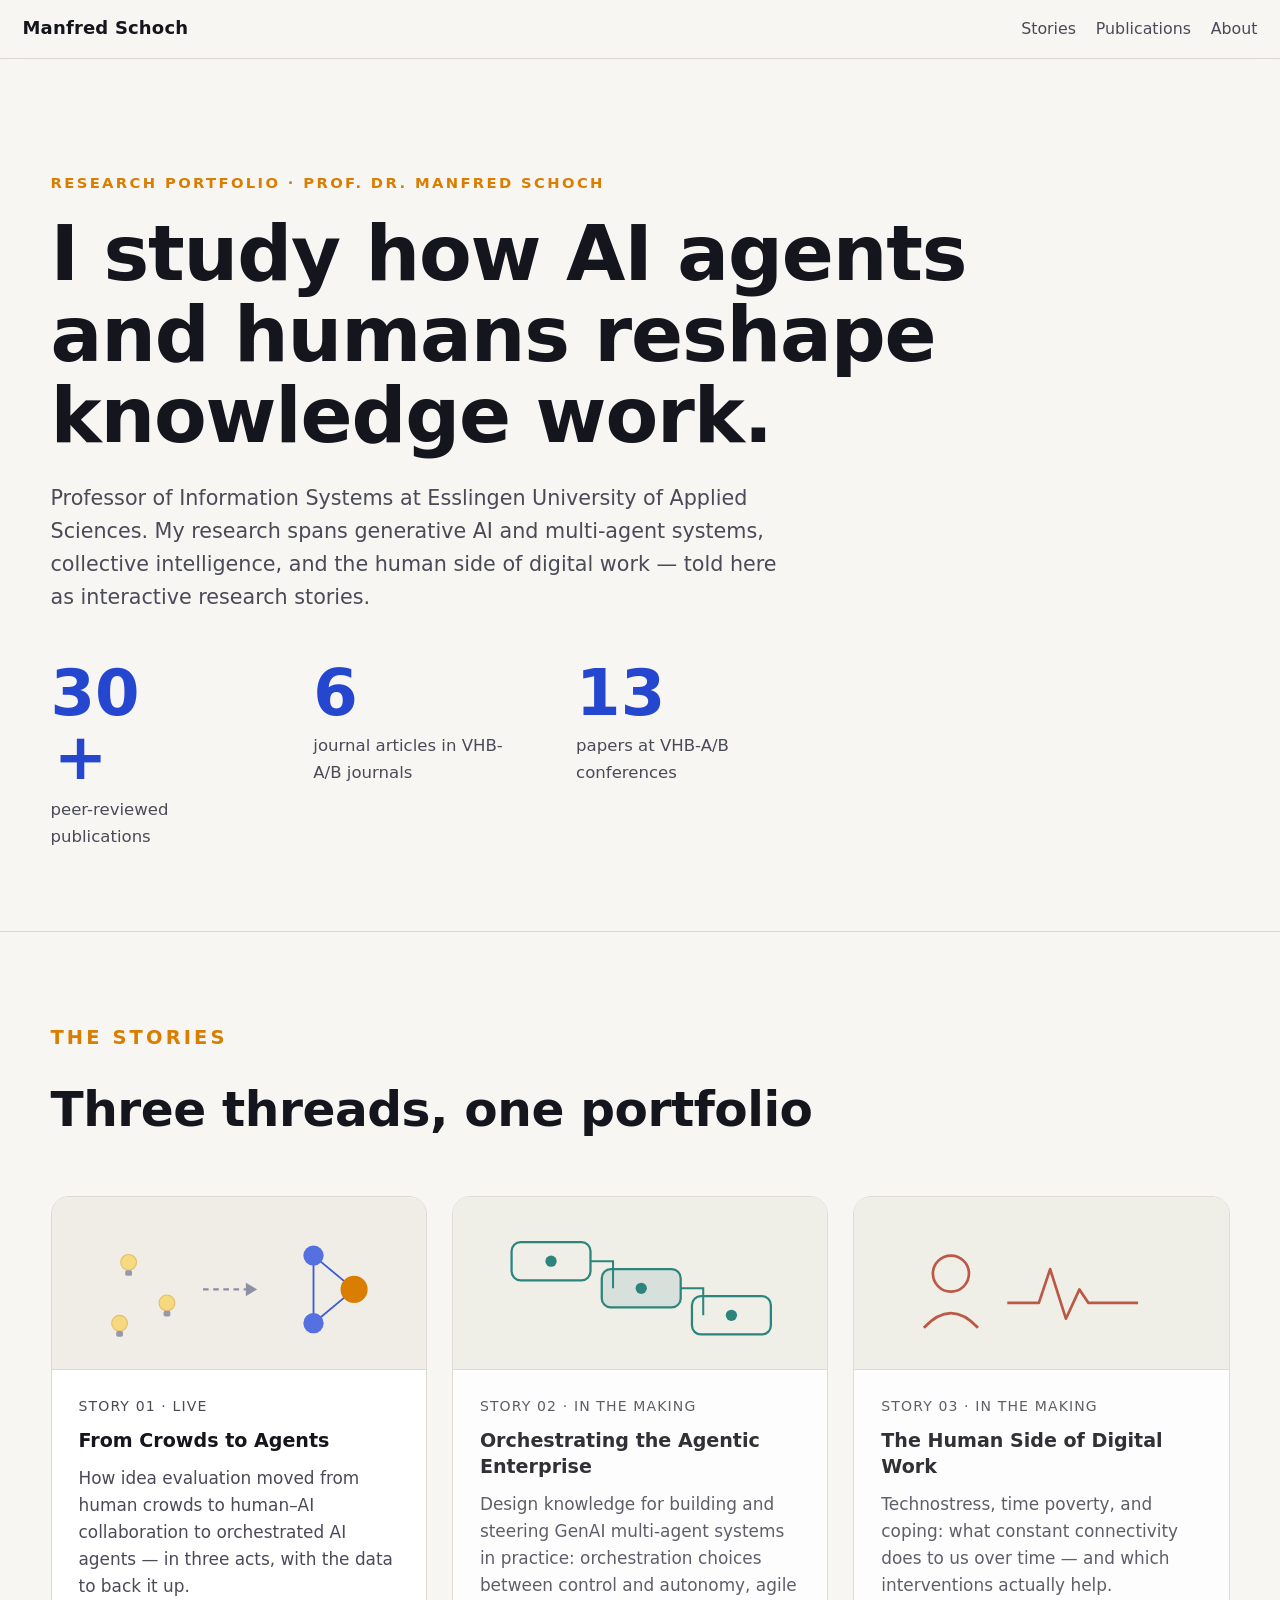
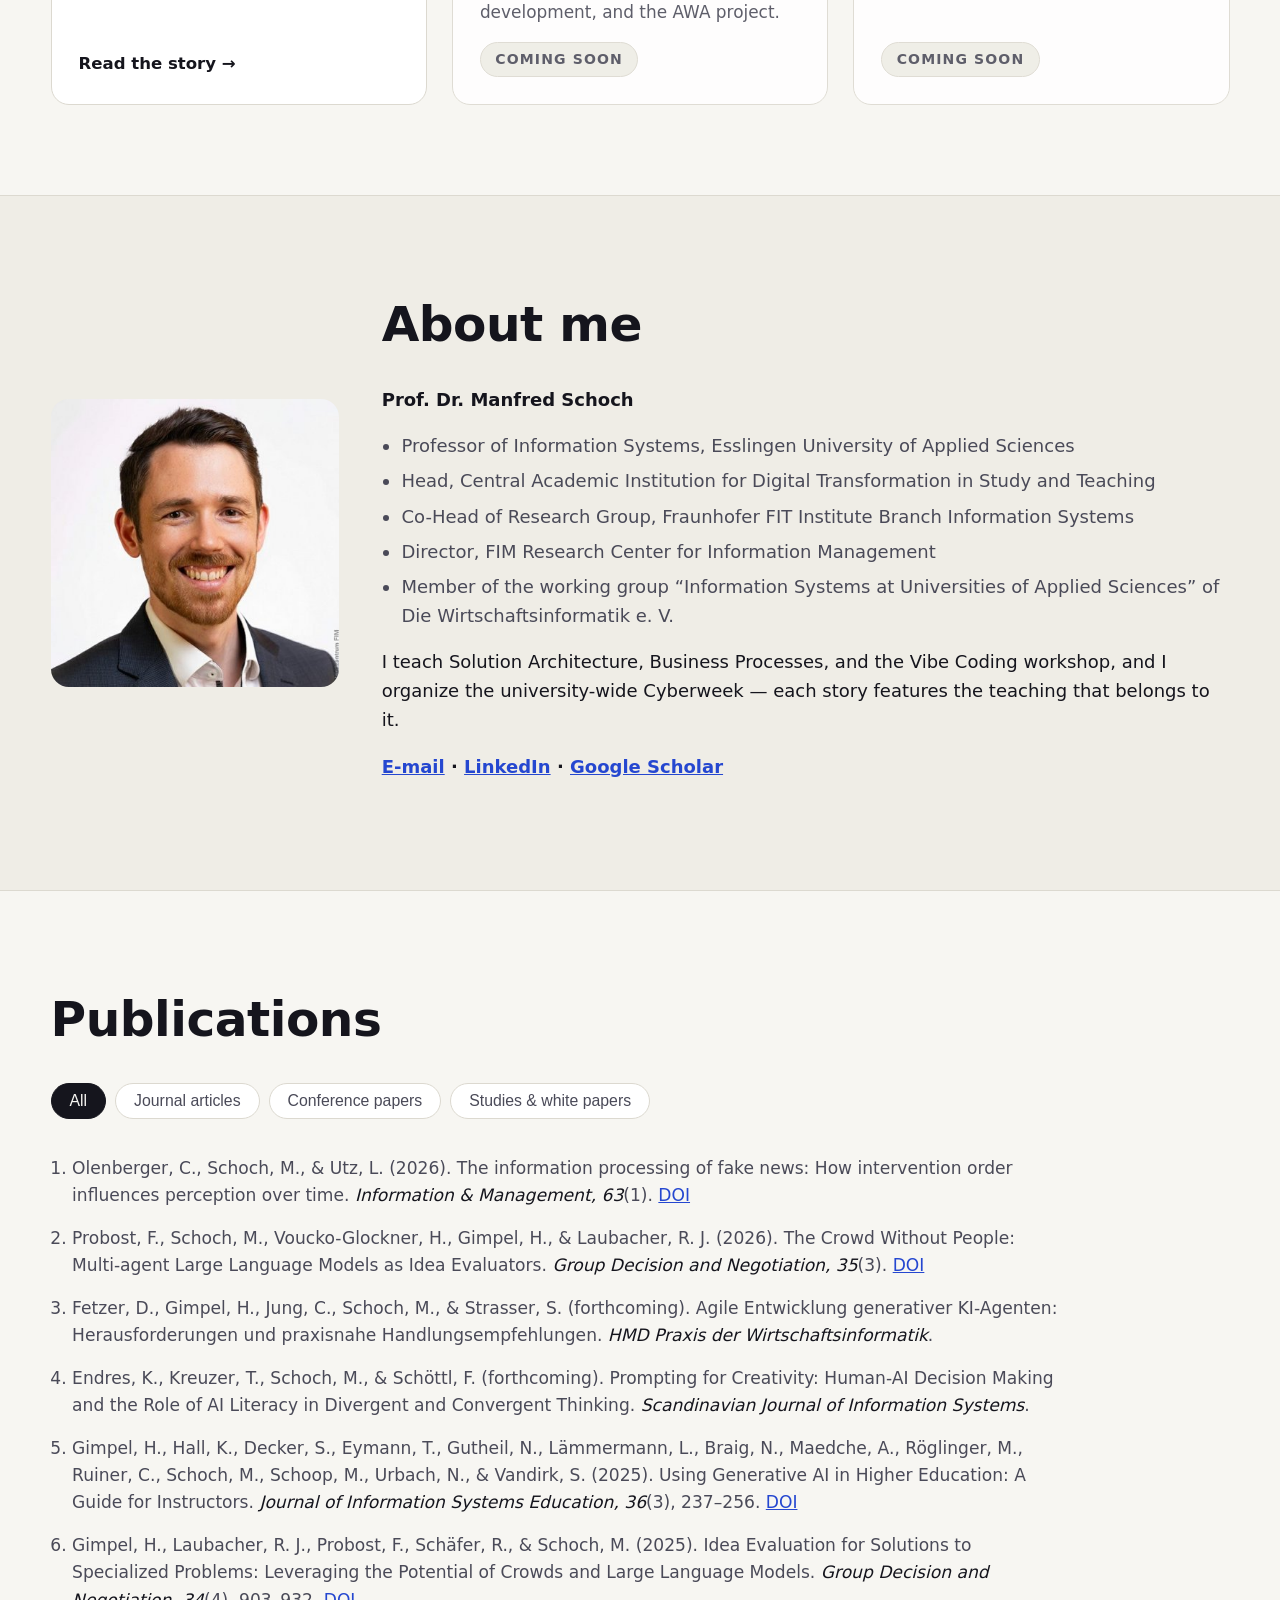
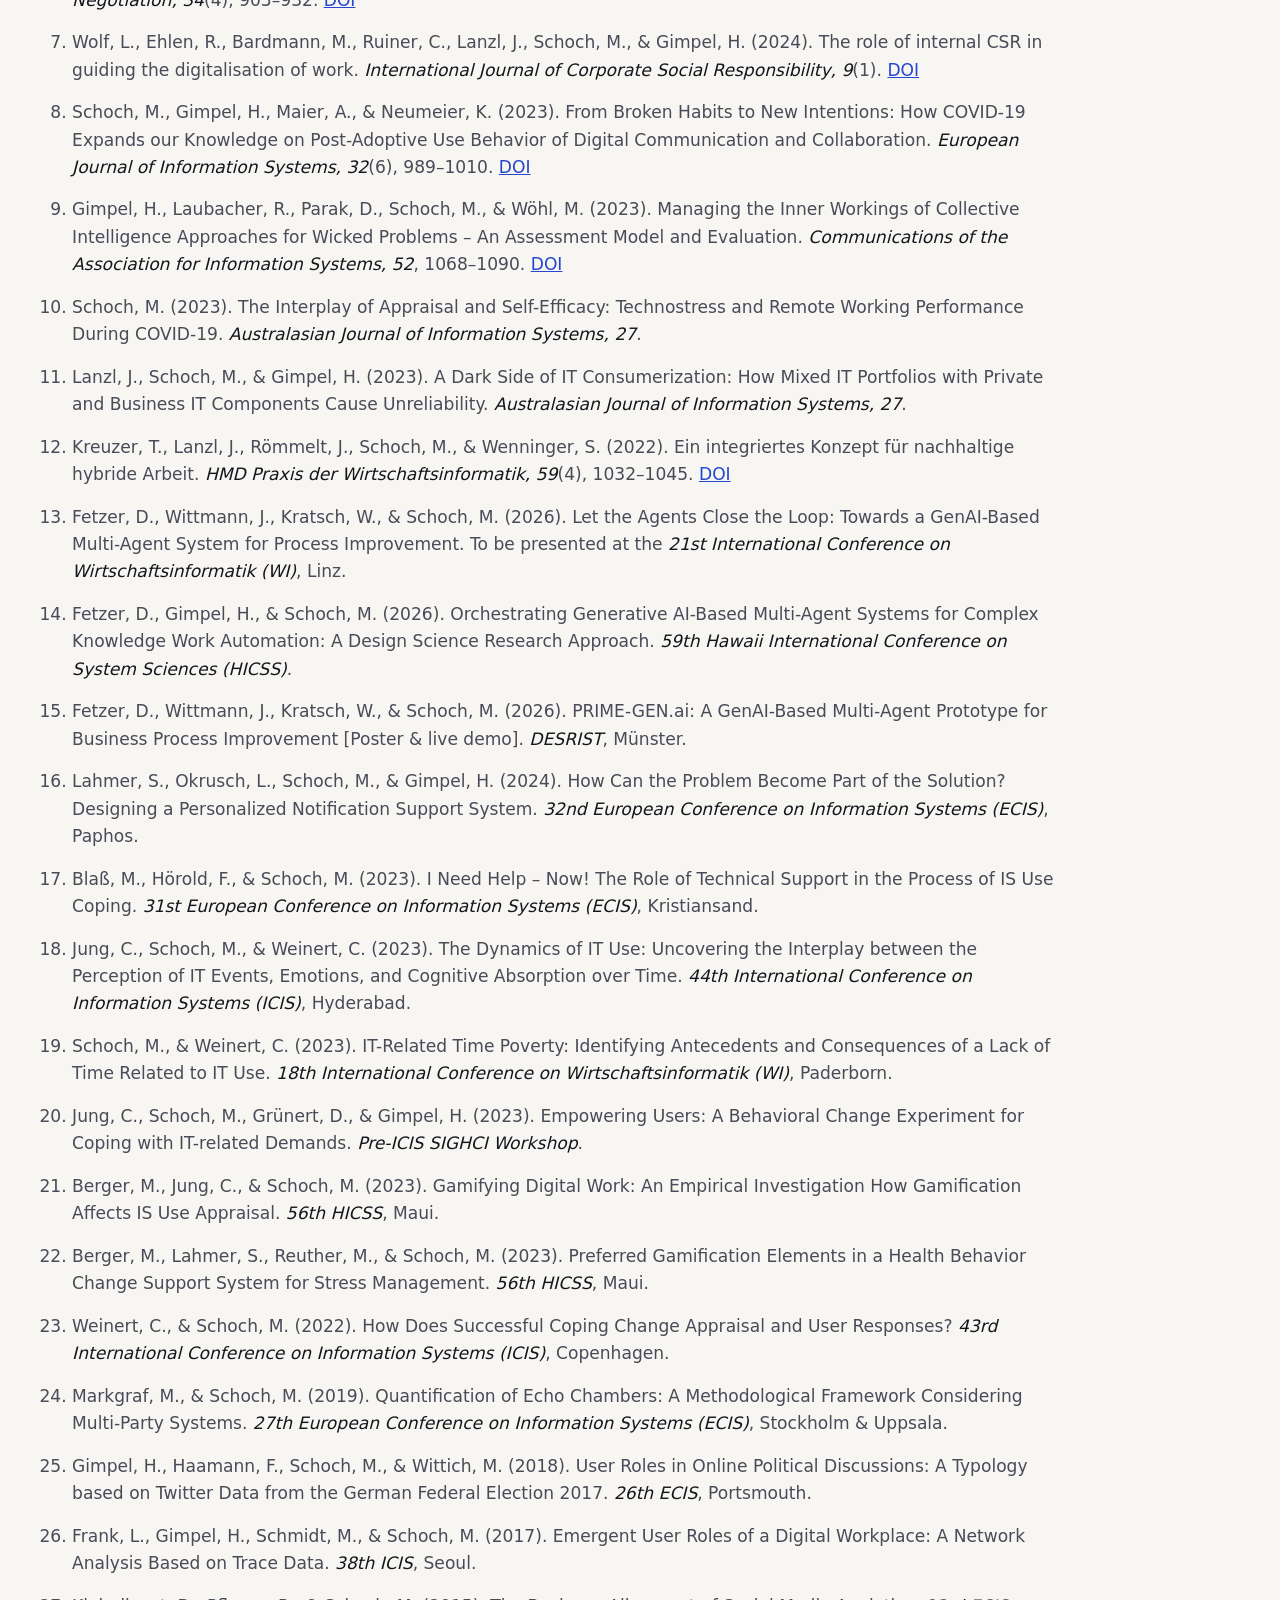
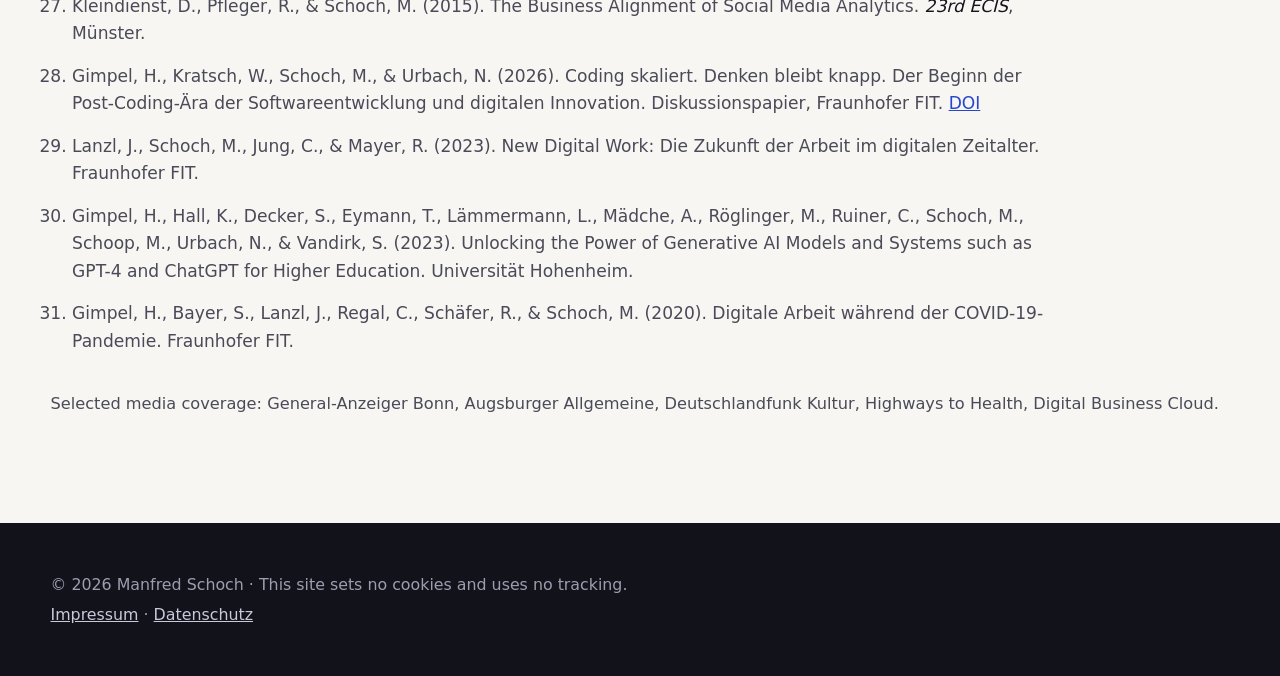
==== commit 084771ba: "Phase 1: hub architecture — landing page plus story subpages - New landing page at / (persona level)" ====
--- a/index.html
+++ b/index.html
@@ -3,10 +3,10 @@
 <head>
 <meta charset="utf-8">
 <meta name="viewport" content="width=device-width, initial-scale=1">
-<title>Manfred Schoch — From Crowds to Agents</title>
-<meta name="description" content="Research portfolio of Prof. Dr. Manfred Schoch: generative AI, multi-agent systems, and human agency in knowledge work.">
-<meta property="og:title" content="Manfred Schoch — From Crowds to Agents">
-<meta property="og:description" content="An interactive tour through a decade of research on collective intelligence, human–AI collaboration, and multi-agent systems.">
+<title>Manfred Schoch — Research Portfolio</title>
+<meta name="description" content="Research portfolio of Prof. Dr. Manfred Schoch: generative AI, multi-agent systems, and the human side of digital work — told as interactive research stories.">
+<meta property="og:title" content="Manfred Schoch — Research Portfolio">
+<meta property="og:description" content="Interactive research stories on collective intelligence, AI agents, and the human side of digital work.">
 <meta property="og:type" content="website">
 <meta property="og:url" content="https://manfredschoch.github.io/Scrollytelling-MS/">
 <meta property="og:image" content="https://manfredschoch.github.io/Scrollytelling-MS/assets/og-image.png">
@@ -21,9 +21,7 @@
 <header class="site-header">
   <a class="site-header__name" href="#top">Manfred Schoch</a>
   <nav class="site-header__nav">
-    <a href="#research">Research</a>
-    <a href="#practice">Practice</a>
-    <a href="#teaching">Teaching</a>
+    <a href="#stories">Stories</a>
     <a href="#publications">Publications</a>
     <a href="#about">About</a>
   </nav>
@@ -31,35 +29,14 @@
 
 <main id="top">
 
-  <!-- ============ OPENING SCROLLYTELLING ============ -->
-  <section class="scrolly" id="story" aria-label="Introduction">
-    <div class="scrolly__stage">
-      <svg class="scrolly__canvas" id="crowd-canvas" viewBox="0 0 800 600" role="img"
-           aria-label="Animation of a crowd of dots reorganizing into a network of AI agents"></svg>
-      <div class="scrolly__eyebrow">A research story · Manfred Schoch</div>
-      <div class="scrolly__blurbs">
-        <div class="scrolly__blurb" data-step="0">
-          <p>Generative AI is flooding organizations with ideas, drafts, and decisions.</p>
-        </div>
-        <div class="scrolly__blurb" data-step="1">
-          <p>The bottleneck is no longer <em>creating</em> — it is <em>judging</em>.</p>
-        </div>
-        <div class="scrolly__blurb" data-step="2">
-          <p>My research asks: can we orchestrate AI agents to evaluate, decide, and collaborate — <strong>without losing human agency?</strong></p>
-        </div>
-      </div>
-      <div class="scrolly__hint" aria-hidden="true">Scroll ↓</div>
-    </div>
-  </section>
-
-  <!-- ============ INTRO / STATS ============ -->
-  <section class="intro" id="research">
+  <!-- ============ HERO ============ -->
+  <section class="hub-hero">
     <div class="wrap">
-      <p class="intro__lede reveal">I am Professor of Information Systems at Esslingen University of Applied Sciences.
-      My research spans the interface of generative AI, multi-agent systems, and the transformation of
-      knowledge work: how AI agents change what organizations can automate, what digital work does to
-      the people doing it, and how universities should teach in the AI era. The story below follows one
-      thread of that portfolio — from the wisdom of crowds to the wisdom of agents.</p>
+      <p class="band__eyebrow reveal">Research portfolio · Prof. Dr. Manfred Schoch</p>
+      <h1 class="hub-hero__title reveal">I study how AI agents and humans reshape knowledge work.</h1>
+      <p class="hub-hero__sub reveal">Professor of Information Systems at Esslingen University of Applied
+      Sciences. My research spans generative AI and multi-agent systems, collective intelligence, and the
+      human side of digital work — told here as interactive research stories.</p>
       <div class="stats reveal">
         <div class="stat"><span class="stat__num" data-count="30">0</span><span class="stat__suffix">+</span>
           <span class="stat__label">peer-reviewed publications</span></div>
@@ -71,271 +48,106 @@
     </div>
   </section>
 
-  <!-- ============ CHAPTER 1 ============ -->
-  <section class="chapter" id="act-1">
-    <div class="chapter__hero">
-      <div class="chapter__hero-inner">
-        <p class="chapter__eyebrow">Act 1 · Collective intelligence</p>
-        <h2 class="chapter__title">The wisdom of <span class="oval">crowds</span></h2>
-      </div>
-    </div>
-    <div class="chapter__body wrap">
-      <p class="reveal">Long before large language models, one question drove this research: how can
-      <strong>many people together</strong> make better judgments than any individual? For wicked problems —
-      climate, health, the future of work — crowds can generate and evaluate solution ideas at scale.
-      But collective intelligence needs careful design: incentives, aggregation, and process.</p>
-      <div class="dataviz reveal" aria-label="Key findings from Idea Evaluation with Crowds and LLMs">
-        <div class="dataviz__side">
-          <h3 class="dataviz__title">Same answers, different reading</h3>
-          <p>Across four innovation contests of ascending specialization — from <em>attitudes &amp;
-          behaviors</em> to <em>energy supply</em> — we compared crowd judgments with an LLM evaluator.</p>
-          <p>Used as <strong>absolute ratings</strong> — averaging the raw scores — the LLM's judgments
-          hovered at chance level. Turned into <strong>computed rankings</strong> — relative ranks built
-          from those same scores — they kept pace with the crowd, even in the most specialized contest.
-          <strong>What you do with the answers matters more than what you ask.</strong></p>
-          <div class="dataviz__stat">
-            <span class="dataviz__num">50&nbsp;% → 80&nbsp;%</span>
-            <span class="dataviz__caption">LLM balanced accuracy: the same scores, read as averages (absolute ratings) vs. as computed rankings</span>
+  <!-- ============ STORIES ============ -->
+  <section class="band" id="stories">
+    <div class="wrap">
+      <p class="band__eyebrow reveal">The stories</p>
+      <h2 class="band__title reveal">Three threads, one portfolio</h2>
+      <div class="story-cards reveal">
+
+        <a class="story-card" href="stories/crowds-to-agents/">
+          <div class="story-card__motif story-card__motif--crowds" aria-hidden="true">
+            <svg viewBox="0 0 300 130">
+              <g opacity="0.9">
+                <circle cx="52" cy="42" r="7" fill="#f7d774" stroke="#e5b95c"/>
+                <rect x="49" y="49" width="6" height="5" rx="1.5" fill="#8f8fa3"/>
+                <circle cx="86" cy="78" r="7" fill="#f7d774" stroke="#e5b95c"/>
+                <rect x="83" y="85" width="6" height="5" rx="1.5" fill="#8f8fa3"/>
+                <circle cx="44" cy="96" r="7" fill="#f7d774" stroke="#e5b95c"/>
+                <rect x="41" y="103" width="6" height="5" rx="1.5" fill="#8f8fa3"/>
+              </g>
+              <path d="M118 66 h44" stroke="#8f8fa3" stroke-width="2" stroke-dasharray="5 4"/>
+              <path d="M156 60 l10 6 -10 6 z" fill="#8f8fa3"/>
+              <g>
+                <line x1="216" y1="36" x2="252" y2="66" stroke="#3d5bd8" stroke-width="1.6"/>
+                <line x1="216" y1="96" x2="252" y2="66" stroke="#3d5bd8" stroke-width="1.6"/>
+                <line x1="216" y1="36" x2="216" y2="96" stroke="#3d5bd8" stroke-width="1.6"/>
+                <circle cx="216" cy="36" r="9" fill="#5570e0"/>
+                <circle cx="216" cy="96" r="9" fill="#5570e0"/>
+                <circle cx="252" cy="66" r="12" fill="#d97e00"/>
+              </g>
+            </svg>
           </div>
+          <p class="card__venue">Story 01 · Live</p>
+          <h3 class="card__title">From Crowds to Agents</h3>
+          <p class="card__text">How idea evaluation moved from human crowds to human–AI collaboration to
+          orchestrated AI agents — in three acts, with the data to back it up.</p>
+          <span class="card__link">Read the story →</span>
+        </a>
+
+        <div class="story-card story-card--soon">
+          <div class="story-card__motif story-card__motif--agentic" aria-hidden="true">
+            <svg viewBox="0 0 300 130">
+              <rect x="36" y="24" width="70" height="34" rx="8" fill="none" stroke="#0f766e" stroke-width="2"/>
+              <rect x="116" y="48" width="70" height="34" rx="8" fill="rgba(15,118,110,0.12)" stroke="#0f766e" stroke-width="2"/>
+              <rect x="196" y="72" width="70" height="34" rx="8" fill="none" stroke="#0f766e" stroke-width="2"/>
+              <path d="M106 41 h20 v24" fill="none" stroke="#0f766e" stroke-width="1.8"/>
+              <path d="M186 65 h20 v24" fill="none" stroke="#0f766e" stroke-width="1.8"/>
+              <circle cx="71" cy="41" r="5" fill="#0f766e"/>
+              <circle cx="151" cy="65" r="5" fill="#0f766e"/>
+              <circle cx="231" cy="89" r="5" fill="#0f766e"/>
+            </svg>
+          </div>
+          <p class="card__venue">Story 02 · In the making</p>
+          <h3 class="card__title">Orchestrating the Agentic Enterprise</h3>
+          <p class="card__text">Design knowledge for building and steering GenAI multi-agent systems in
+          practice: orchestration choices between control and autonomy, agile development, and the AWA
+          project.</p>
+          <span class="badge-soon">Coming soon</span>
         </div>
-        <figure class="dataviz__chart">
-          <svg id="contests-chart" viewBox="0 0 560 340" role="img"
-               aria-label="Two schematic line charts across four contests of ascending specialization: with absolute ratings, LLM accuracy stays flat at the 50 percent chance level while the crowd starts higher; with computed rankings, the LLM matches or exceeds the crowd at 69 to 80 percent"></svg>
-          <figcaption>Schematic recreation (balanced accuracy) based on Gimpel, Laubacher, Probost, Schäfer &amp;
-          Schoch (2025, <em>Group Decision and Negotiation</em>). Contests 1→4 in ascending specialization,
-          from attitudes &amp; behaviors to energy supply.</figcaption>
-        </figure>
-      </div>
-      <blockquote class="pullquote reveal">
-        <p>Crowds can evaluate ideas for problems that overwhelm any single expert — if the inner workings of the collective are managed well.</p>
-      </blockquote>
-      <div class="cards reveal">
-        <article class="card">
-          <p class="card__venue">Communications of the AIS · 2023</p>
-          <h3 class="card__title">Managing the Inner Workings of Collective Intelligence for Wicked Problems</h3>
-          <p class="card__text">An assessment model for collective intelligence approaches — and its evaluation in practice.</p>
-          <a class="card__link" href="https://doi.org/10.17705/1CAIS.05249">Read the paper →</a>
-        </article>
-        <article class="card">
-          <p class="card__venue">Group Decision and Negotiation · 2025</p>
-          <h3 class="card__title">Idea Evaluation for Solutions to Specialized Problems</h3>
-          <p class="card__text">Leveraging the potential of crowds <em>and</em> large language models for judging ideas — the bridge into act 2.</p>
-          <a class="card__link" href="https://doi.org/10.1007/s10726-025-09935-y">Read the paper →</a>
-        </article>
-      </div>
-    </div>
-  </section>
-
-  <!-- ============ CHAPTER 2 ============ -->
-  <section class="chapter" id="act-2">
-    <div class="chapter__hero">
-      <div class="chapter__hero-inner">
-        <p class="chapter__eyebrow">Act 2 · Human–AI collaboration</p>
-        <h2 class="chapter__title">Humans <span class="oval">+&nbsp;AI</span>: hybrid judgment</h2>
-      </div>
-    </div>
-    <div class="chapter__body wrap">
-      <p class="reveal">Generative AI turned the crowd's toolkit upside down: suddenly the machine ideates and
-      evaluates alongside us. In a controlled lab study we watched people solve creative tasks with GenAI
-      and analyzed their prompting: whether the partnership pays off depends on <strong>AI literacy</strong> —
-      and on which kind of thinking the task demands. Human judgment does not disappear; it moves up the stack.</p>
-      <div class="dataviz reveal" aria-label="Key findings from Prompting for Creativity">
-        <div class="dataviz__side">
-          <h3 class="dataviz__title">Where AI literacy pays off</h3>
-          <p>In <strong>divergent</strong> tasks — generating ideas — GenAI levels the playing field:
-          effects of AI literacy are mixed, and performance differences flatten out.</p>
-          <p>In <strong>convergent</strong> tasks — selecting and refining — <strong>AI literacy decides</strong>,
-          because convergence requires sophisticated prompting. The steepest gains go to people with
-          <em>lower</em> individual creativity: skilled prompting lets them close the gap. And it takes
-          <strong>human–AI co-creation</strong>, not AI alone, to turn that capability into performance.</p>
+
+        <div class="story-card story-card--soon">
+          <div class="story-card__motif story-card__motif--human" aria-hidden="true">
+            <svg viewBox="0 0 300 130">
+              <circle cx="70" cy="52" r="16" fill="none" stroke="#b4432f" stroke-width="2.4"/>
+              <path d="M46 100 q24 -26 48 0" fill="none" stroke="#b4432f" stroke-width="2.4"/>
+              <path d="M120 78 h28 l10 -30 14 44 12 -26 8 12 h44" fill="none" stroke="#b4432f" stroke-width="2.4" stroke-linejoin="round"/>
+            </svg>
+          </div>
+          <p class="card__venue">Story 03 · In the making</p>
+          <h3 class="card__title">The Human Side of Digital Work</h3>
+          <p class="card__text">Technostress, time poverty, and coping: what constant connectivity does to
+          us over time — and which interventions actually help.</p>
+          <span class="badge-soon">Coming soon</span>
         </div>
-        <figure class="dataviz__chart">
-          <svg id="slopes-chart" viewBox="0 0 560 360" role="img"
-               aria-label="Two schematic line charts: for divergent thinking, performance lines by individual creativity cross with no consistent effect of AI literacy; for convergent thinking, performance rises steeply with AI literacy for people with low individual creativity"></svg>
-          <figcaption>Schematic recreation of the simple-slopes analysis in Endres, Kreuzer, Schoch &amp;
-          Schöttl (forthcoming, <em>Scandinavian Journal of Information Systems</em>).</figcaption>
-        </figure>
-      </div>
-      <blockquote class="pullquote reveal">
-        <p>For brainstorming, AI levels the playing field. For deciding, human judgment makes the difference.</p>
-      </blockquote>
-      <div class="cards reveal">
-        <article class="card">
-          <p class="card__venue">Scandinavian Journal of Information Systems · forthcoming</p>
-          <h3 class="card__title">Prompting for Creativity</h3>
-          <p class="card__text">Human–AI decision making and the role of AI literacy in divergent and convergent thinking.</p>
-        </article>
-        <article class="card">
-          <p class="card__venue">Journal of Information Systems Education · 2025</p>
-          <h3 class="card__title">Using Generative AI in Higher Education</h3>
-          <p class="card__text">A guide for instructors — where hybrid judgment meets the classroom (see <a href="#teaching">Teaching</a>).</p>
-          <a class="card__link" href="https://doi.org/10.62273/QLLG7172">Read the paper →</a>
-        </article>
-      </div>
-    </div>
-  </section>
-
-  <!-- ============ CHAPTER 3 (FLAGSHIP) ============ -->
-  <section class="chapter chapter--flagship" id="act-3">
-    <div class="chapter__hero">
-      <div class="chapter__hero-inner">
-        <p class="chapter__eyebrow">Act 3 · Multi-agent systems</p>
-        <h2 class="chapter__title">The crowd <span class="oval">without</span> people</h2>
-      </div>
-    </div>
-    <div class="chapter__body wrap">
-      <p class="reveal">What if the crowd itself were made of AI agents? We built single-agent and multi-agent
-      LLM systems of various sizes and let them judge the quality of real ideas. The result mirrors a century
-      of collective-intelligence research — <strong>the wisdom of the crowd works for AI, too.</strong></p>
-
-      <div class="dataviz reveal" aria-label="Key findings from The Crowd Without People">
-        <div class="dataviz__side">
-          <h3 class="dataviz__title">Wisdom of the crowd, silicon edition</h3>
-          <p>Single LLMs systematically <strong>overestimate idea quality</strong> compared to human judgment.
-          But orchestrate a <strong>diverse set of agents with structured collaboration</strong> — heterogeneous
-          agents, coordinated by a facilitator — and the collective comes remarkably close to human experts.</p>
-          <div class="dataviz__stat">
-            <span class="dataviz__num" id="rho">ρ = 0.76</span>
-            <span class="dataviz__caption">alignment of the collaborative multi-agent system with human expert ratings</span>
-          </div>
-        </div>
-        <figure class="dataviz__chart">
-          <svg id="density-chart" viewBox="0 0 560 320" role="img"
-               aria-label="Schematic chart: rating distribution of a single LLM is shifted toward higher scores than human ratings; a collaborative multi-agent system aligns closely with human judgment"></svg>
-          <figcaption>Schematic recreation based on the open-access article (Probost, Schoch, et&nbsp;al., 2026).</figcaption>
-        </figure>
-      </div>
-
-      <blockquote class="pullquote reveal">
-        <p>Agent heterogeneity and structured collaboration unlock collective intelligence effects that go beyond what stronger individual models achieve.</p>
-      </blockquote>
-
-      <div class="cards cards--three reveal">
-        <article class="card card--highlight">
-          <p class="card__venue">Group Decision and Negotiation · 2026 · Open Access</p>
-          <h3 class="card__title">The Crowd Without People: Multi-agent LLMs as Idea Evaluators</h3>
-          <p class="card__text">Multiple LLMs beat a single model; diversity and collaboration add value beyond scale.</p>
-          <a class="card__link" href="https://doi.org/10.1007/s10726-026-09993-w">Read the paper →</a>
-        </article>
-        <article class="card">
-          <p class="card__venue">HICSS · 2026</p>
-          <h3 class="card__title">Orchestrating GenAI-Based Multi-Agent Systems for Complex Knowledge Work</h3>
-          <p class="card__text">A design science approach: a morphological box of orchestration options and four propositions for steering agent teams — instead of trial-and-error.</p>
-        </article>
-        <article class="card">
-          <p class="card__venue">WI · 2026 &amp; DESRIST · 2026</p>
-          <h3 class="card__title">Let the Agents Close the Loop / PRIME-GEN.ai</h3>
-          <p class="card__text">A GenAI-based multi-agent prototype for business process improvement — live-demoed at DESRIST.</p>
-        </article>
-      </div>
-
-      <p class="chapter__outlook reveal"><strong>Current work:</strong> how to balance
-      <em>human agency and system autonomy</em> when orchestrating multi-agent systems — the question that
-      connects all three acts, and the one I care about most.</p>
-    </div>
-  </section>
-
-  <!-- ============ PRACTICE ============ -->
-  <section class="band" id="practice">
-    <div class="wrap">
-      <p class="band__eyebrow reveal">From lab to practice</p>
-      <h2 class="band__title reveal">Agentic Work Automation (AWA)</h2>
-      <p class="reveal">Generative AI opens new ways to automate complex knowledge work. GenAI-based
-      <strong>multi-agent systems</strong> go a step further: several specialized agents work together,
-      coordinate tasks, and support people in complex processes — an enormous potential for productivity,
-      quality, and new forms of collaboration, especially against the backdrop of skilled-labor shortage.
-      In the <a href="https://www.wi.fit.fraunhofer.de/de/projekte/oeffentliche-projekte/Agentic-Work-Automation.html">AWA
-      research project</a> at the Fraunhofer FIT Institute Branch Information Systems, where I co-lead a
-      research group, we develop and test such systems along concrete industry use cases.</p>
-      <figure class="figure reveal">
-        <img src="assets/awa-architecture.svg" loading="lazy" width="1000" height="505"
-             alt="Schematic: a workflow step is handled by a multi-agent system of coordinated agents connected to external data sources and tools; each agent perceives, remembers, and acts on top of a foundation model, embedded in the enterprise environment">
-        <figcaption>How a GenAI-based multi-agent system is embedded in an organization: one workflow
-        step is handled by coordinated specialist agents, and each agent perceives, remembers, and acts
-        on top of a foundation model. Own schematic, based on the AWA project (Fraunhofer&nbsp;FIT).</figcaption>
-      </figure>
-      <p class="reveal">The project distills scientific and practical guidance along three phases —
-      and publishes it as compact <strong>“Knowledge Nuggets”</strong> for practitioners:</p>
-      <ol class="phases reveal">
-        <li><strong>Define</strong> — goals, requirements, and use cases for GenAI-based multi-agent systems</li>
-        <li><strong>Build</strong> — architecture and implementation</li>
-        <li><strong>Run</strong> — steering, quality, and traceability</li>
-      </ol>
-      <div class="cards cards--three reveal">
-        <article class="card">
-          <p class="card__venue">Knowledge Nugget · 01</p>
-          <h3 class="card__title">Chatbots, Agents, Multi-Agent Systems</h3>
-          <p class="card__text">What AI agents and multi-agent systems actually are — a map of the terrain.</p>
-          <a class="card__link" href="https://www.wi.fit.fraunhofer.de/content/dam/fit/witschaftsinformatik/dokumente/01_AWA_Chatbot-Agents-MAS.pdf">Read the nugget (PDF, German) →</a>
-        </article>
-        <article class="card">
-          <p class="card__venue">Knowledge Nugget · 02</p>
-          <h3 class="card__title">When a Multi-Agent System Makes Sense</h3>
-          <p class="card__text">Multi-agent vs. single-agent: a decision guide for real-world automation.</p>
-          <a class="card__link" href="https://www.wi.fit.fraunhofer.de/content/dam/fit/witschaftsinformatik/dokumente/Wann-ein-Multi-Agenten-System-sinnvoll-ist.pdf">Read the nugget (PDF, German) →</a>
-        </article>
-        <article class="card">
-          <p class="card__venue">Knowledge Nugget · 03</p>
-          <h3 class="card__title">Agile Development of GenAI Agents</h3>
-          <p class="card__text">Probabilistic agents break Scrum's assumptions: how to adapt backlog items,
-          acceptance criteria, and the Definition of Done — companion to our HMD article. <em>Coming soon.</em></p>
-        </article>
-      </div>
-      <p class="band__note reveal">Project partners: Fraunhofer FIT, Ancud IT-Beratung, DATEV, soffico,
-      and Brauerei Gebr. Maisel, plus associated partners.</p>
-      <p class="band__cta reveal">Interested in talks, joint projects, or applied research on AI agents?
-        <a href="#about">Get in touch.</a></p>
-    </div>
-  </section>
-
-  <!-- ============ TEACHING ============ -->
-  <section class="band band--alt" id="teaching">
-    <div class="wrap">
-      <p class="band__eyebrow reveal">Teaching &amp; academic leadership</p>
-      <h2 class="band__title reveal">Teaching the AI generation</h2>
-      <p class="reveal">As head of the Central Academic Institution for Digital Transformation in Study and
-      Teaching at Esslingen University, I work on bringing AI into the classroom responsibly — from
-      organizing the university-wide <strong>Cyberweek</strong> to building new course formats around
-      generative AI.</p>
-      <div class="cards cards--three reveal">
-        <article class="card">
-          <p class="card__venue">Lecture</p>
-          <h3 class="card__title">Solution Architecture</h3>
-          <p class="card__text">A semester-long arc from AI and Python fundamentals through generative and
-          agentic AI to architecture principles and hands-on prototyping: student teams identify AI use
-          cases, pitch them, and build them — vibe coding included.</p>
-        </article>
-        <article class="card">
-          <p class="card__venue">Cyberweek workshop</p>
-          <h3 class="card__title">Vibe Coding: From Creativity to AI Prototype</h3>
-          <p class="card__text">Creative methods to find smart AI use cases in the morning; in the
-          afternoon, steering AI assistants in natural language to turn the concept into running
-          code — deliberately without needing to understand the code behind it. One day, one working
-          AI prototype.</p>
-        </article>
-        <article class="card">
-          <p class="card__venue">Guides · 2023 / 2025</p>
-          <h3 class="card__title">Generative AI in Higher Education</h3>
-          <p class="card__text">Co-author of widely used guides for students and instructors on using GenAI in university teaching.</p>
-          <a class="card__link" href="https://doi.org/10.62273/QLLG7172">Instructor guide →</a>
-        </article>
-      </div>
-    </div>
-  </section>
-
-  <!-- ============ SECOND STRAND ============ -->
-  <section class="band" id="beyond">
-    <div class="wrap">
-      <p class="band__eyebrow reveal">Beyond agents</p>
-      <h2 class="band__title reveal">Digital work, technostress &amp; time</h2>
-      <p class="reveal">A second strand of my research studies the human side of digital work over time:
-      how IT use creates stress and time poverty, how people cope, and which interventions help —
-      published in outlets such as the <em>European Journal of Information Systems</em> and
-      <em>Information &amp; Management</em>. One example: the timing of misinformation warnings decides
-      their effect. Shown <em>after</em> a false message, a warning makes people pause and reflect; shown
-      <em>before</em>, it is processed in passive “scroll mode” — and two weeks later, users tend to
-      remember the misinformation as true. If act 3 asks what agents can do, this strand asks what
-      constant connectivity does to us.</p>
+
+      </div>
+    </div>
+  </section>
+
+  <!-- ============ ABOUT / CONTACT ============ -->
+  <section class="about" id="about">
+    <div class="wrap about__grid">
+      <img class="about__photo reveal" src="assets/portrait.jpg" alt="Portrait of Manfred Schoch" width="400" height="400">
+      <div class="about__text reveal">
+        <h2 class="band__title">About me</h2>
+        <p><strong>Prof. Dr. Manfred Schoch</strong></p>
+        <ul class="about__roles">
+          <li>Professor of Information Systems, Esslingen University of Applied Sciences</li>
+          <li>Head, Central Academic Institution for Digital Transformation in Study and Teaching</li>
+          <li>Co-Head of Research Group, Fraunhofer FIT Institute Branch Information Systems</li>
+          <li>Director, FIM Research Center for Information Management</li>
+          <li>Member of the working group “Information Systems at Universities of Applied Sciences”
+          of Die Wirtschaftsinformatik e.&nbsp;V.</li>
+        </ul>
+        <p>I teach Solution Architecture, Business Processes, and the Vibe Coding workshop, and I organize
+        the university-wide Cyberweek — each story features the teaching that belongs to it.</p>
+        <p class="about__links">
+          <a href="mailto:manfred.schoch@hs-esslingen.de">E-mail</a> ·
+          <a href="https://www.linkedin.com/in/manfred-schoch-42257877">LinkedIn</a> ·
+          <a href="https://scholar.google.com/citations?user=WTYQ880AAAAJ&amp;hl=en">Google Scholar</a>
+        </p>
+      </div>
     </div>
   </section>
 
@@ -387,30 +199,6 @@
     </div>
   </section>
 
-  <!-- ============ ABOUT / CONTACT ============ -->
-  <section class="about" id="about">
-    <div class="wrap about__grid">
-      <img class="about__photo reveal" src="assets/portrait.jpg" alt="Portrait of Manfred Schoch" width="400" height="400">
-      <div class="about__text reveal">
-        <h2 class="band__title">About me</h2>
-        <p><strong>Prof. Dr. Manfred Schoch</strong></p>
-        <ul class="about__roles">
-          <li>Professor of Information Systems, Esslingen University of Applied Sciences</li>
-          <li>Head, Central Academic Institution for Digital Transformation in Study and Teaching</li>
-          <li>Co-Head of Research Group, Fraunhofer FIT Institute Branch Information Systems</li>
-          <li>Director, FIM Research Center for Information Management</li>
-          <li>Member of the working group “Information Systems at Universities of Applied Sciences”
-          of Die Wirtschaftsinformatik e.&nbsp;V.</li>
-        </ul>
-        <p class="about__links">
-          <a href="mailto:manfred.schoch@hs-esslingen.de">E-mail</a> ·
-          <a href="https://www.linkedin.com/in/manfred-schoch-42257877">LinkedIn</a> ·
-          <a href="https://scholar.google.com/citations?user=WTYQ880AAAAJ&amp;hl=en">Google Scholar</a>
-        </p>
-      </div>
-    </div>
-  </section>
-
 </main>
 
 <footer class="site-footer">
@@ -420,6 +208,6 @@
   </div>
 </footer>
 
-<script src="js/main.js"></script>
+<script src="js/shared.js"></script>
 </body>
 </html>
--- a/css/style.css
+++ b/css/style.css
@@ -235,6 +235,37 @@
 .site-footer a { color: #c9c9dc; }
 .site-footer p { margin: 0.3rem 0; }
 
+/* ============ Landing (hub) ============ */
+.hub-hero { padding: 9.5rem 0 4.5rem; }
+.hub-hero__title {
+  margin: 0 0 1.4rem; max-width: 22ch;
+  font-size: clamp(2.4rem, 6vw, 4.4rem); font-weight: 800; line-height: 1.06;
+  letter-spacing: -0.015em; text-wrap: balance;
+}
+.hub-hero__sub { max-width: var(--measure); font-size: 1.15rem; color: var(--ink-soft); }
+
+.story-cards { display: grid; gap: 1.4rem; grid-template-columns: repeat(auto-fit, minmax(17rem, 1fr)); margin-top: 2.6rem; }
+.story-card {
+  background: var(--card); border: 1px solid var(--line); border-radius: 18px;
+  padding: 0 1.5rem 1.5rem; display: flex; flex-direction: column; gap: 0.6rem;
+  text-decoration: none; color: var(--ink); position: relative; overflow: hidden;
+  transition: transform 0.25s ease, box-shadow 0.25s ease;
+}
+a.story-card:hover { transform: translateY(-5px); box-shadow: 0 18px 40px rgba(21,21,29,0.12); }
+a.story-card:hover .card__link { text-decoration: underline; }
+.story-card__motif {
+  margin: 0 -1.5rem 0.8rem; padding: 1rem 1rem 0.4rem;
+  background: var(--paper-deep); border-bottom: 1px solid var(--line);
+}
+.story-card__motif svg { width: 100%; height: auto; display: block; }
+.story-card--soon { opacity: 0.88; }
+.badge-soon {
+  align-self: flex-start; margin-top: 0.3rem;
+  font-size: 0.78rem; font-weight: 700; letter-spacing: 0.08em; text-transform: uppercase;
+  color: var(--ink-soft); background: var(--paper-deep);
+  border: 1px solid var(--line); border-radius: 999px; padding: 0.3rem 0.8rem;
+}
+
 /* ============ Reveal animation ============ */
 .reveal { opacity: 0; transform: translateY(26px); transition: opacity 0.7s ease, transform 0.7s ease; }
 .reveal.in-view { opacity: 1; transform: none; }
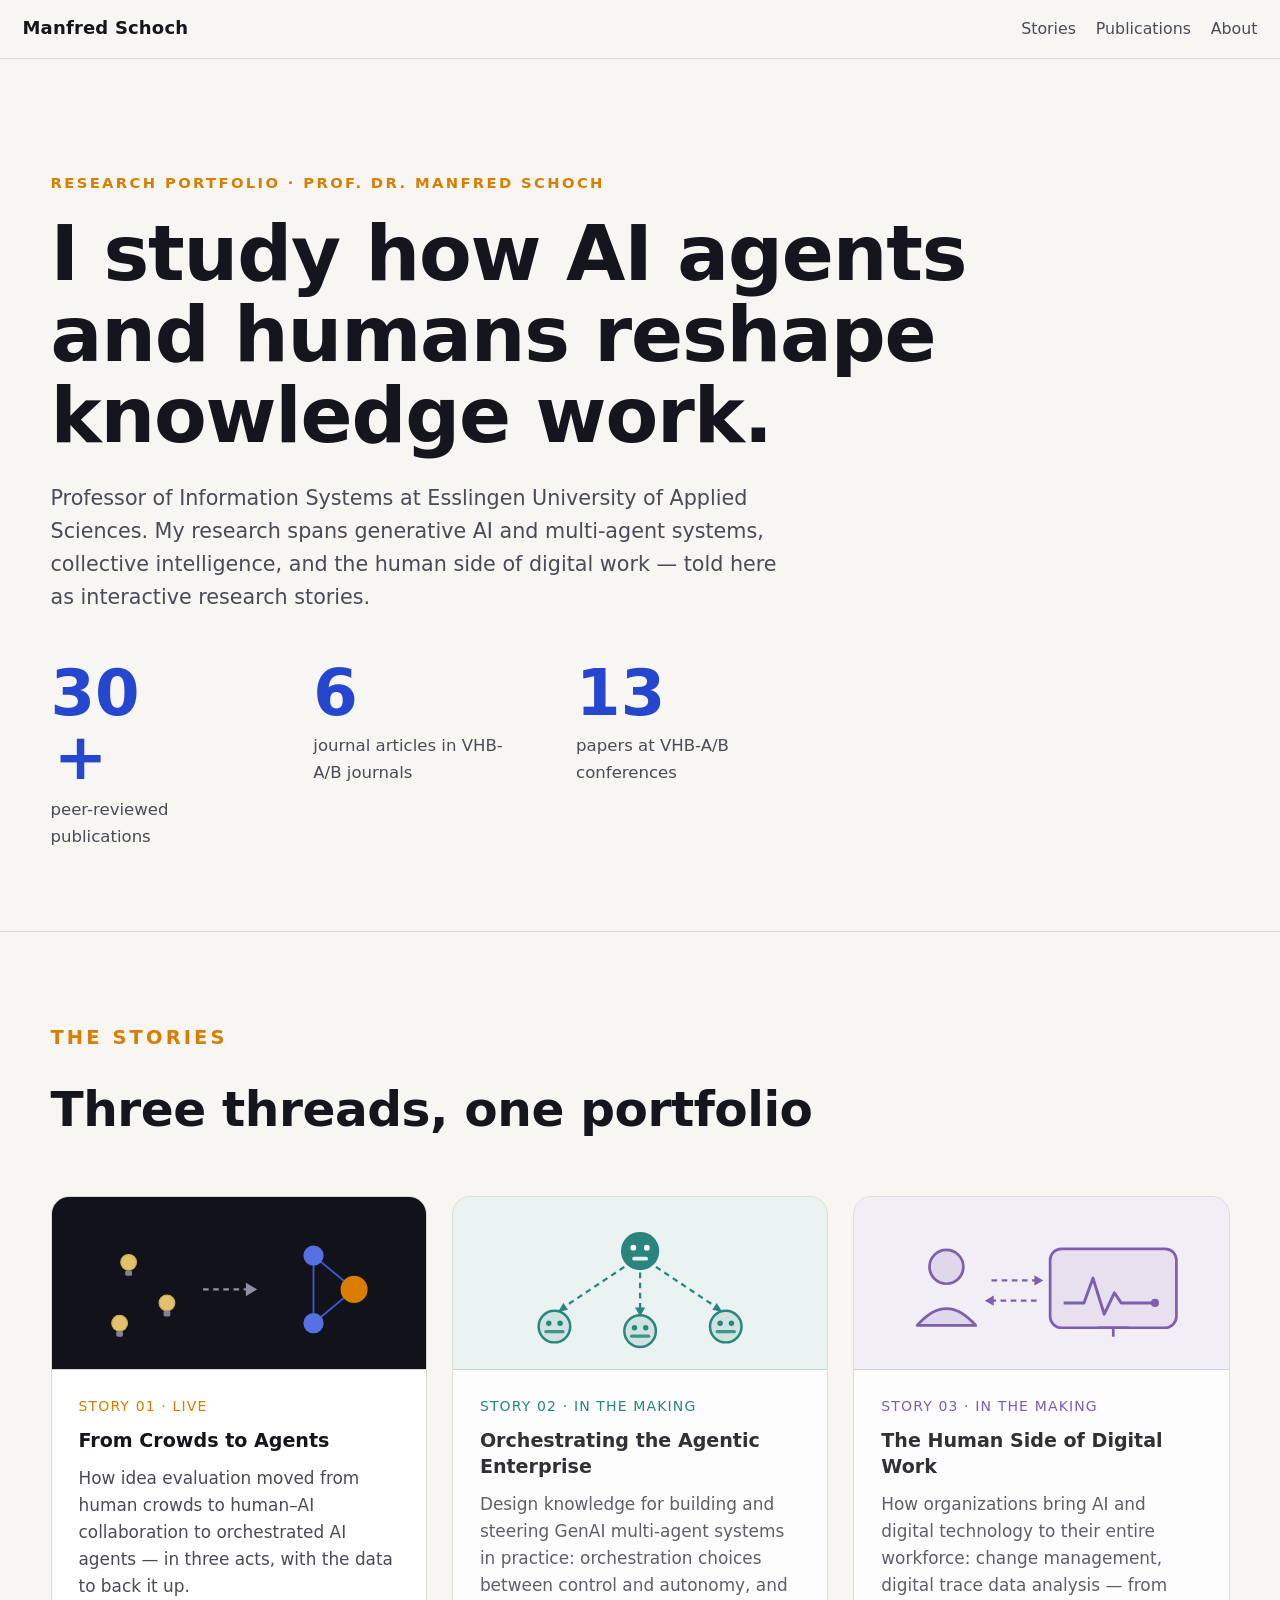
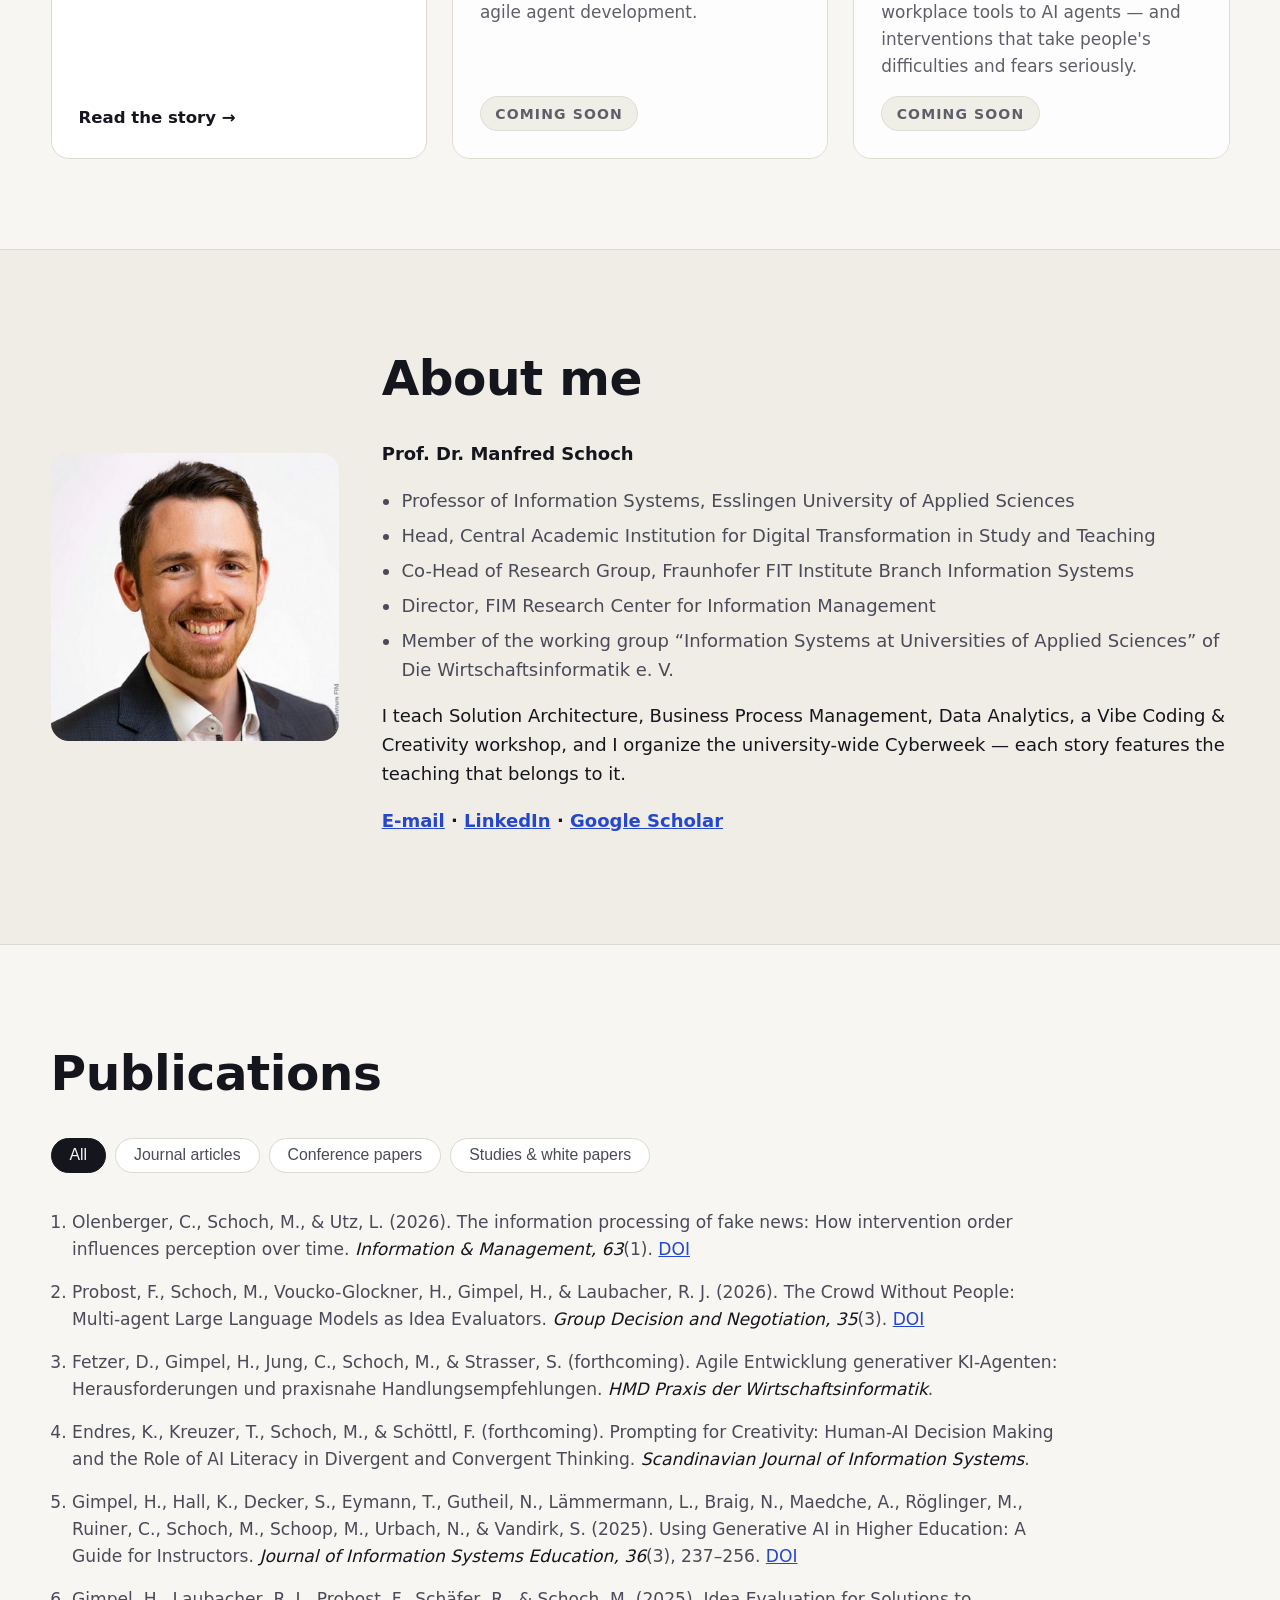
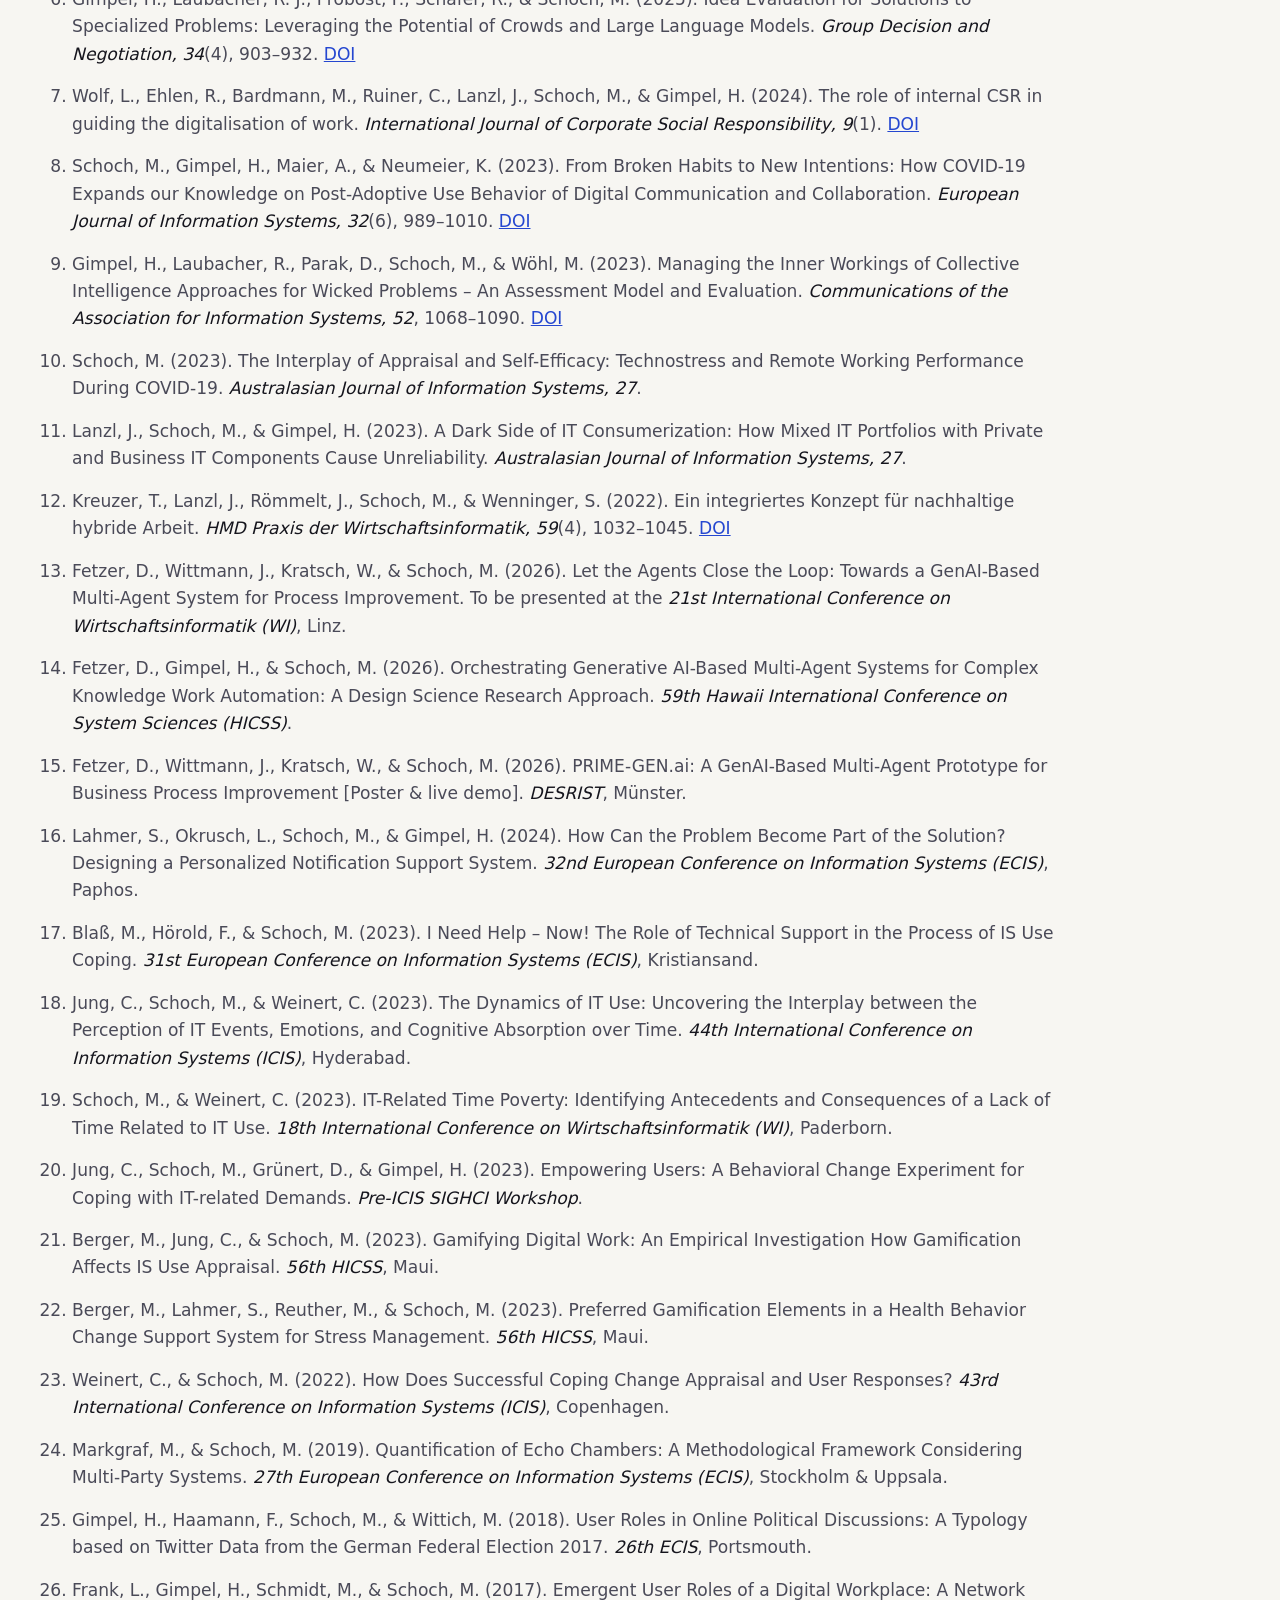
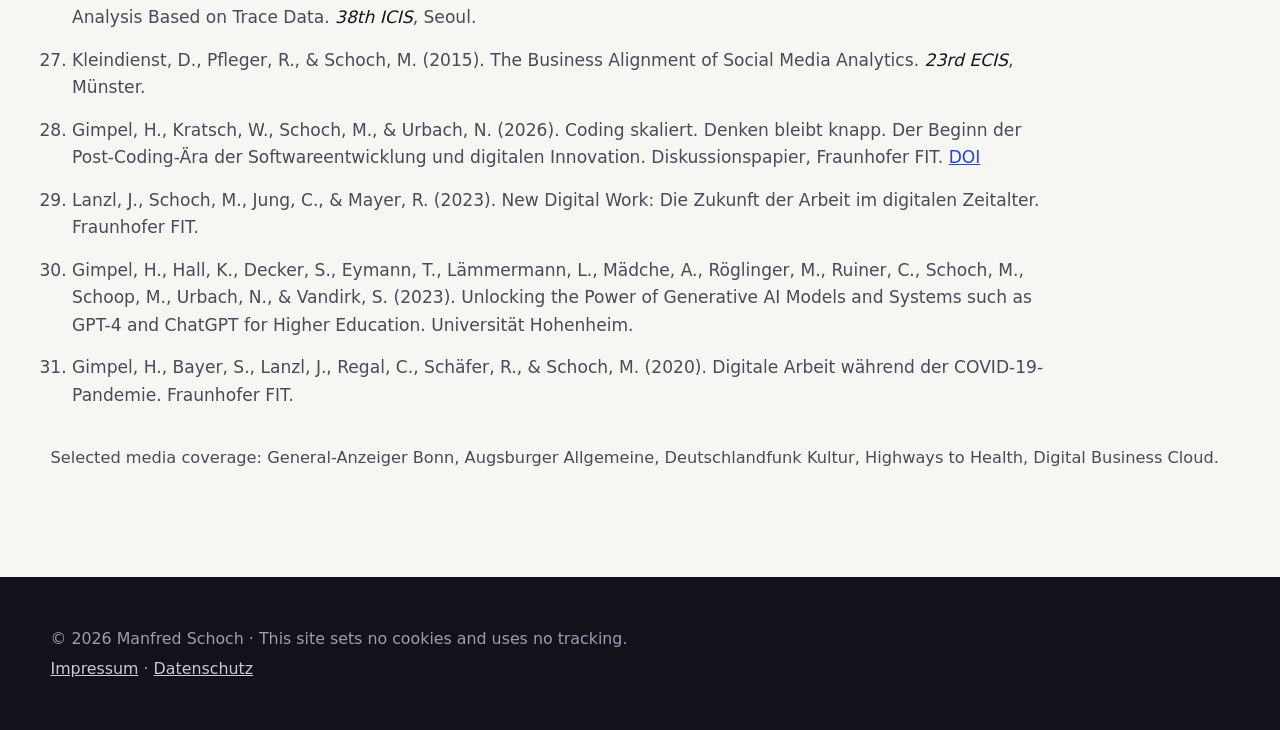
==== commit 552158e2: "Landing feedback: card copy, teaching sentence, redesigned story motifs - Story 2 card: 'AWA project" ====
--- a/index.html
+++ b/index.html
@@ -88,36 +88,67 @@
         <div class="story-card story-card--soon">
           <div class="story-card__motif story-card__motif--agentic" aria-hidden="true">
             <svg viewBox="0 0 300 130">
-              <rect x="36" y="24" width="70" height="34" rx="8" fill="none" stroke="#0f766e" stroke-width="2"/>
-              <rect x="116" y="48" width="70" height="34" rx="8" fill="rgba(15,118,110,0.12)" stroke="#0f766e" stroke-width="2"/>
-              <rect x="196" y="72" width="70" height="34" rx="8" fill="none" stroke="#0f766e" stroke-width="2"/>
-              <path d="M106 41 h20 v24" fill="none" stroke="#0f766e" stroke-width="1.8"/>
-              <path d="M186 65 h20 v24" fill="none" stroke="#0f766e" stroke-width="1.8"/>
-              <circle cx="71" cy="41" r="5" fill="#0f766e"/>
-              <circle cx="151" cy="65" r="5" fill="#0f766e"/>
-              <circle cx="231" cy="89" r="5" fill="#0f766e"/>
+              <!-- orchestrator -->
+              <circle cx="150" cy="32" r="17" fill="#0f766e"/>
+              <circle cx="144" cy="29" r="2.6" fill="#ffffff"/>
+              <circle cx="156" cy="29" r="2.6" fill="#ffffff"/>
+              <rect x="143" y="37" width="14" height="3.4" rx="1.7" fill="#ffffff" opacity="0.9"/>
+              <!-- delegation arrows -->
+              <line x1="136" y1="46" x2="82" y2="82" stroke="#0f766e" stroke-width="2" stroke-dasharray="5 4"/>
+              <path d="M86 84 l-9 2 5 -8 z" fill="#0f766e"/>
+              <line x1="150" y1="51" x2="150" y2="84" stroke="#0f766e" stroke-width="2" stroke-dasharray="5 4"/>
+              <path d="M150 90 l-4.5 -8 h9 z" fill="#0f766e"/>
+              <line x1="164" y1="46" x2="218" y2="82" stroke="#0f766e" stroke-width="2" stroke-dasharray="5 4"/>
+              <path d="M214 84 l9 2 -5 -8 z" fill="#0f766e"/>
+              <!-- worker agents -->
+              <g stroke="#0f766e" stroke-width="2.2">
+                <circle cx="74" cy="99" r="14" fill="rgba(15,118,110,0.14)"/>
+                <circle cx="150" cy="103" r="14" fill="rgba(15,118,110,0.14)"/>
+                <circle cx="226" cy="99" r="14" fill="rgba(15,118,110,0.14)"/>
+              </g>
+              <g fill="#0f766e">
+                <circle cx="69" cy="96" r="2.4"/><circle cx="79" cy="96" r="2.4"/>
+                <circle cx="145" cy="100" r="2.4"/><circle cx="155" cy="100" r="2.4"/>
+                <circle cx="221" cy="96" r="2.4"/><circle cx="231" cy="96" r="2.4"/>
+              </g>
+              <g fill="#0f766e" opacity="0.85">
+                <rect x="65" y="102" width="18" height="3" rx="1.5"/>
+                <rect x="141" y="106" width="18" height="3" rx="1.5"/>
+                <rect x="217" y="102" width="18" height="3" rx="1.5"/>
+              </g>
             </svg>
           </div>
           <p class="card__venue">Story 02 · In the making</p>
           <h3 class="card__title">Orchestrating the Agentic Enterprise</h3>
           <p class="card__text">Design knowledge for building and steering GenAI multi-agent systems in
-          practice: orchestration choices between control and autonomy, agile development, and the AWA
-          project.</p>
+          practice: orchestration choices between control and autonomy, and agile agent development.</p>
           <span class="badge-soon">Coming soon</span>
         </div>
 
         <div class="story-card story-card--soon">
           <div class="story-card__motif story-card__motif--human" aria-hidden="true">
             <svg viewBox="0 0 300 130">
-              <circle cx="70" cy="52" r="16" fill="none" stroke="#b4432f" stroke-width="2.4"/>
-              <path d="M46 100 q24 -26 48 0" fill="none" stroke="#b4432f" stroke-width="2.4"/>
-              <path d="M120 78 h28 l10 -30 14 44 12 -26 8 12 h44" fill="none" stroke="#b4432f" stroke-width="2.4" stroke-linejoin="round"/>
+              <!-- person -->
+              <circle cx="66" cy="46" r="15" fill="rgba(109,74,166,0.16)" stroke="#6d4aa6" stroke-width="2.4"/>
+              <path d="M40 98 q26 -30 52 0 z" fill="rgba(109,74,166,0.16)" stroke="#6d4aa6" stroke-width="2.4" stroke-linejoin="round"/>
+              <!-- exchange between human and system -->
+              <line x1="106" y1="58" x2="146" y2="58" stroke="#6d4aa6" stroke-width="2" stroke-dasharray="5 4"/>
+              <path d="M152 58 l-8 -4.5 v9 z" fill="#6d4aa6"/>
+              <line x1="146" y1="76" x2="106" y2="76" stroke="#6d4aa6" stroke-width="2" stroke-dasharray="5 4"/>
+              <path d="M100 76 l8 -4.5 v9 z" fill="#6d4aa6"/>
+              <!-- screen with digital trace -->
+              <rect x="158" y="30" width="112" height="70" rx="10" fill="rgba(109,74,166,0.10)" stroke="#6d4aa6" stroke-width="2.4"/>
+              <path d="M170 78 h18 l8 -22 10 32 9 -19 6 9 h30" fill="none" stroke="#6d4aa6" stroke-width="2.6" stroke-linejoin="round"/>
+              <circle cx="251" cy="78" r="3.6" fill="#6d4aa6"/>
+              <line x1="200" y1="100" x2="228" y2="100" stroke="#6d4aa6" stroke-width="2.4"/>
+              <line x1="214" y1="100" x2="214" y2="108" stroke="#6d4aa6" stroke-width="2.4"/>
             </svg>
           </div>
           <p class="card__venue">Story 03 · In the making</p>
           <h3 class="card__title">The Human Side of Digital Work</h3>
-          <p class="card__text">Technostress, time poverty, and coping: what constant connectivity does to
-          us over time — and which interventions actually help.</p>
+          <p class="card__text">How organizations bring AI and digital technology to their entire
+          workforce: change management, digital trace data analysis — from workplace tools to AI
+          agents — and interventions that take people's difficulties and fears seriously.</p>
           <span class="badge-soon">Coming soon</span>
         </div>
 
@@ -140,8 +171,9 @@
           <li>Member of the working group “Information Systems at Universities of Applied Sciences”
           of Die Wirtschaftsinformatik e.&nbsp;V.</li>
         </ul>
-        <p>I teach Solution Architecture, Business Processes, and the Vibe Coding workshop, and I organize
-        the university-wide Cyberweek — each story features the teaching that belongs to it.</p>
+        <p>I teach Solution Architecture, Business Process Management, Data Analytics, a Vibe Coding &amp;
+        Creativity workshop, and I organize the university-wide Cyberweek — each story features the
+        teaching that belongs to it.</p>
         <p class="about__links">
           <a href="mailto:manfred.schoch@hs-esslingen.de">E-mail</a> ·
           <a href="https://www.linkedin.com/in/manfred-schoch-42257877">LinkedIn</a> ·
--- a/css/style.css
+++ b/css/style.css
@@ -258,6 +258,13 @@
   background: var(--paper-deep); border-bottom: 1px solid var(--line);
 }
 .story-card__motif svg { width: 100%; height: auto; display: block; }
+/* per-story color presence (echoes each story's accent world) */
+.story-card__motif--crowds { background: var(--stage); }
+.story-card__motif--agentic { background: rgba(15,118,110,0.09); border-bottom-color: rgba(15,118,110,0.25); }
+.story-card__motif--human { background: rgba(109,74,166,0.09); border-bottom-color: rgba(109,74,166,0.25); }
+.story-card:nth-child(1) .card__venue { color: #d97e00; }
+.story-card:nth-child(2) .card__venue { color: #0f766e; }
+.story-card:nth-child(3) .card__venue { color: #6d4aa6; }
 .story-card--soon { opacity: 0.88; }
 .badge-soon {
   align-self: flex-start; margin-top: 0.3rem;
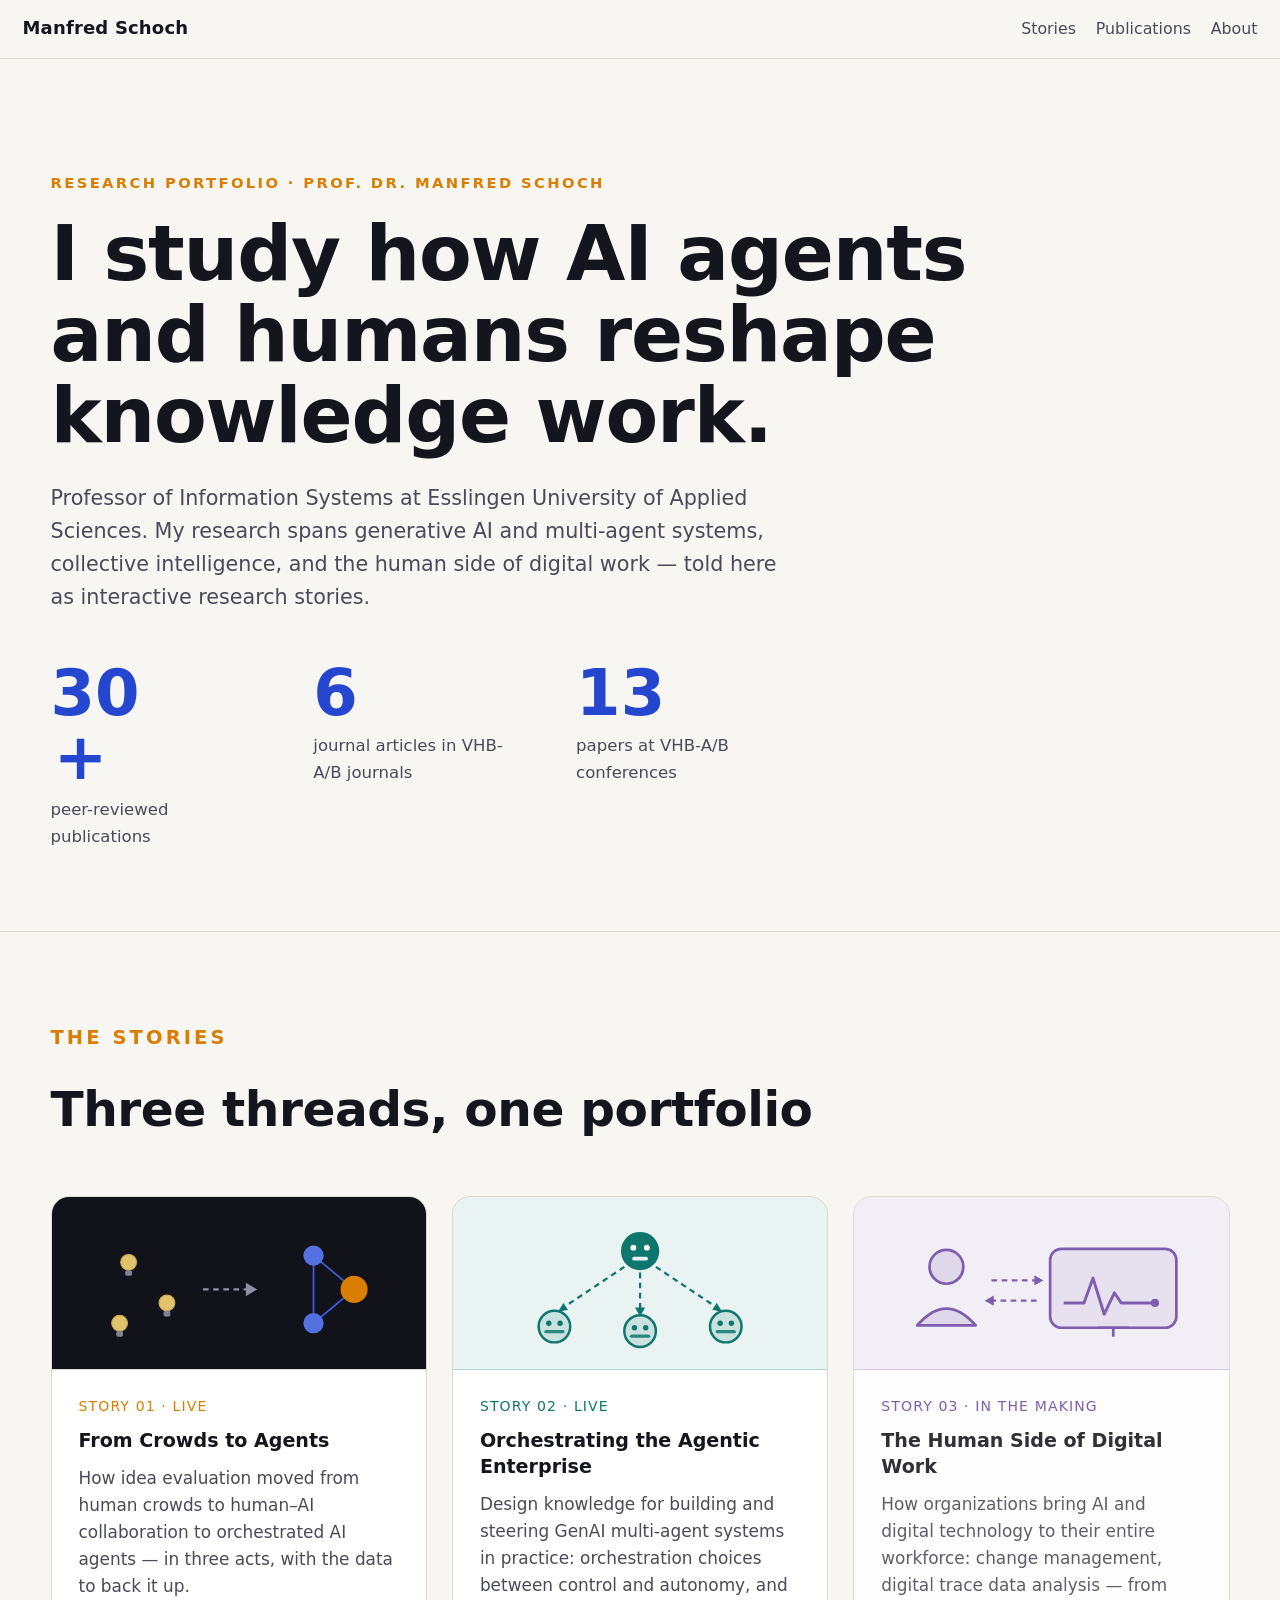
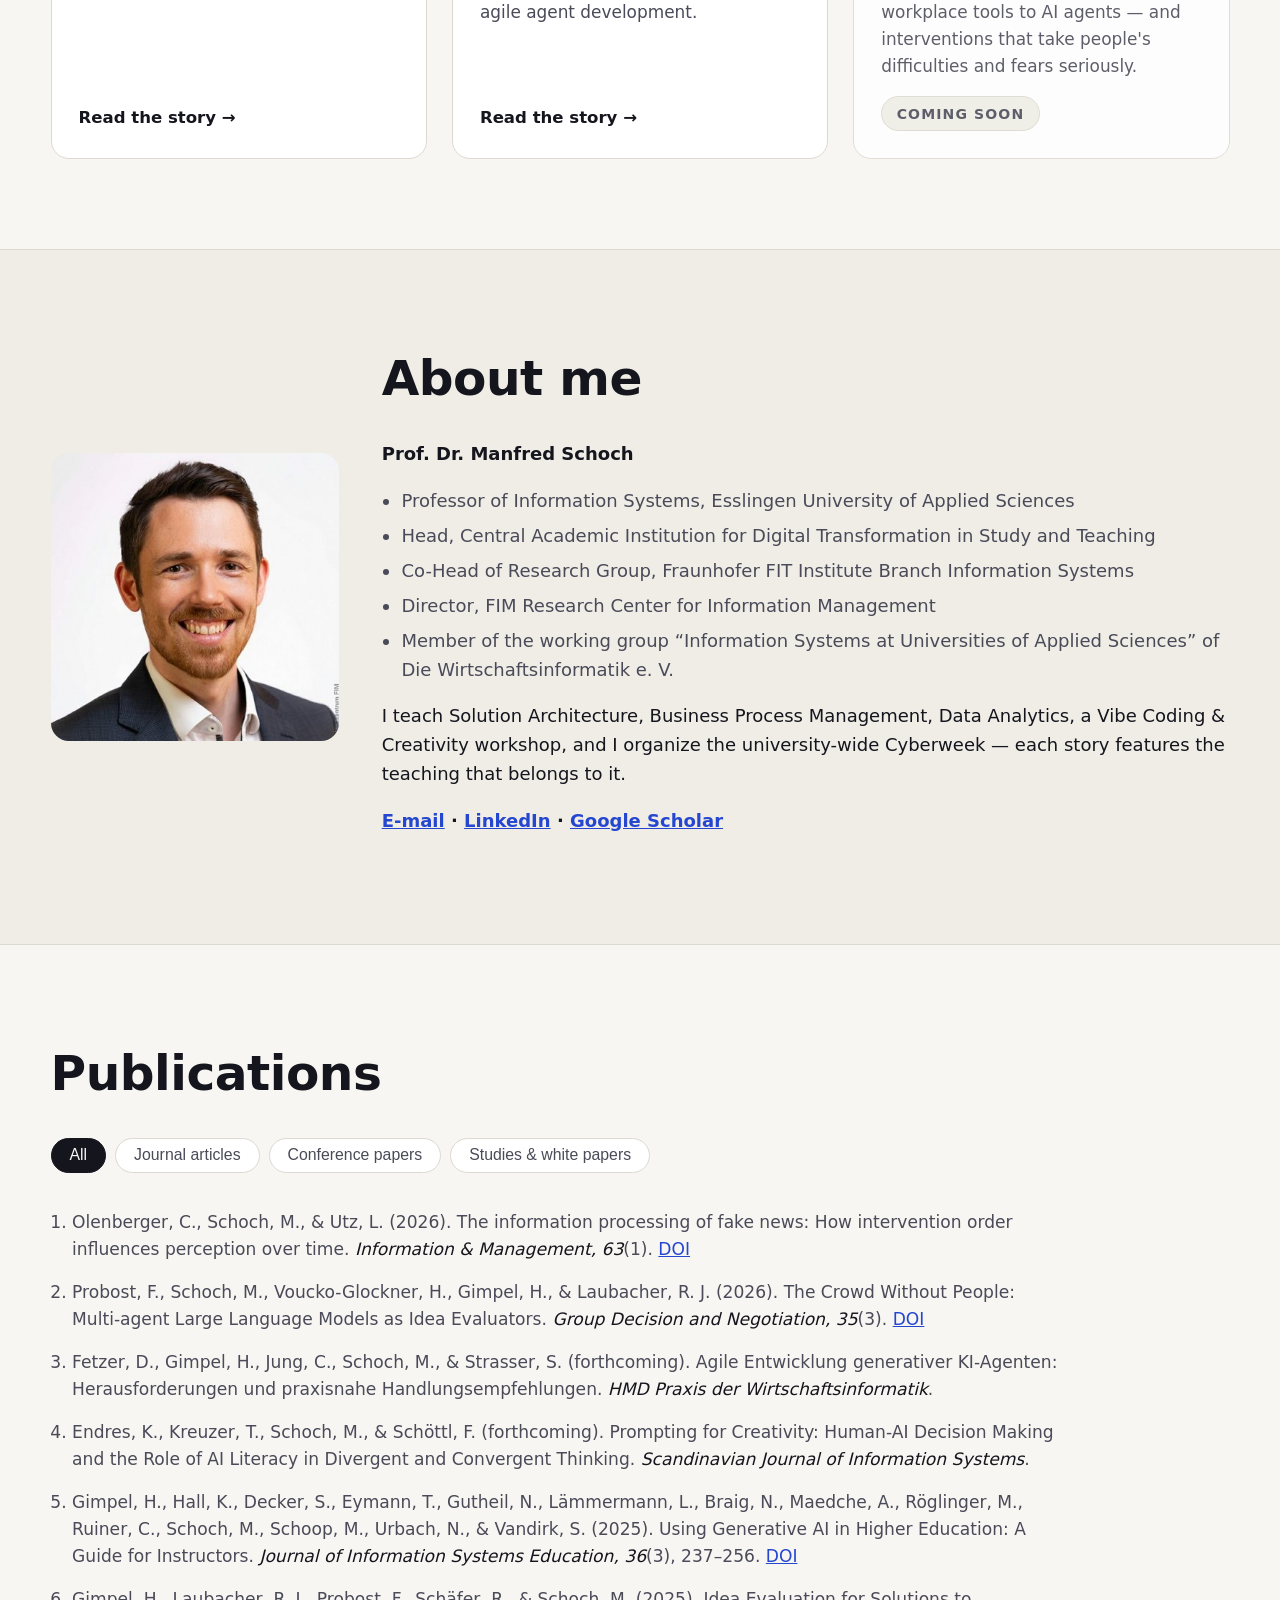
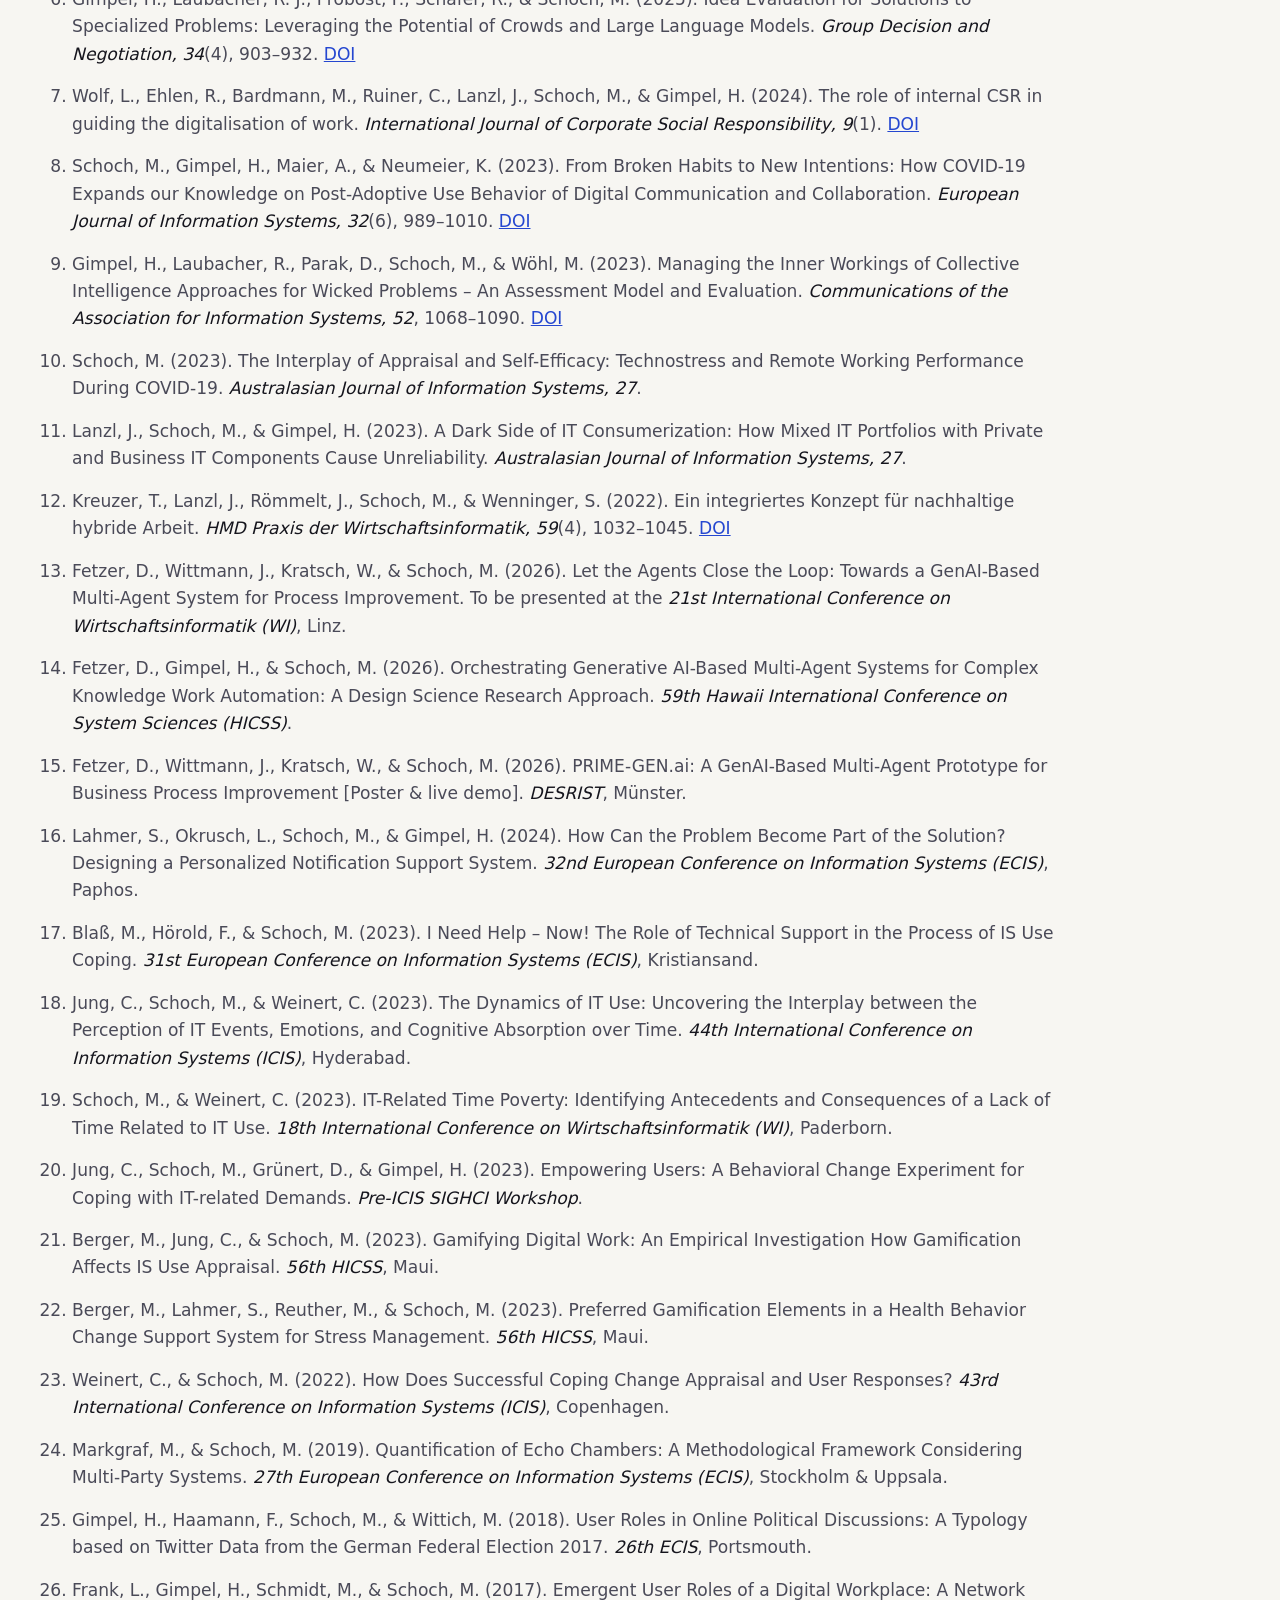
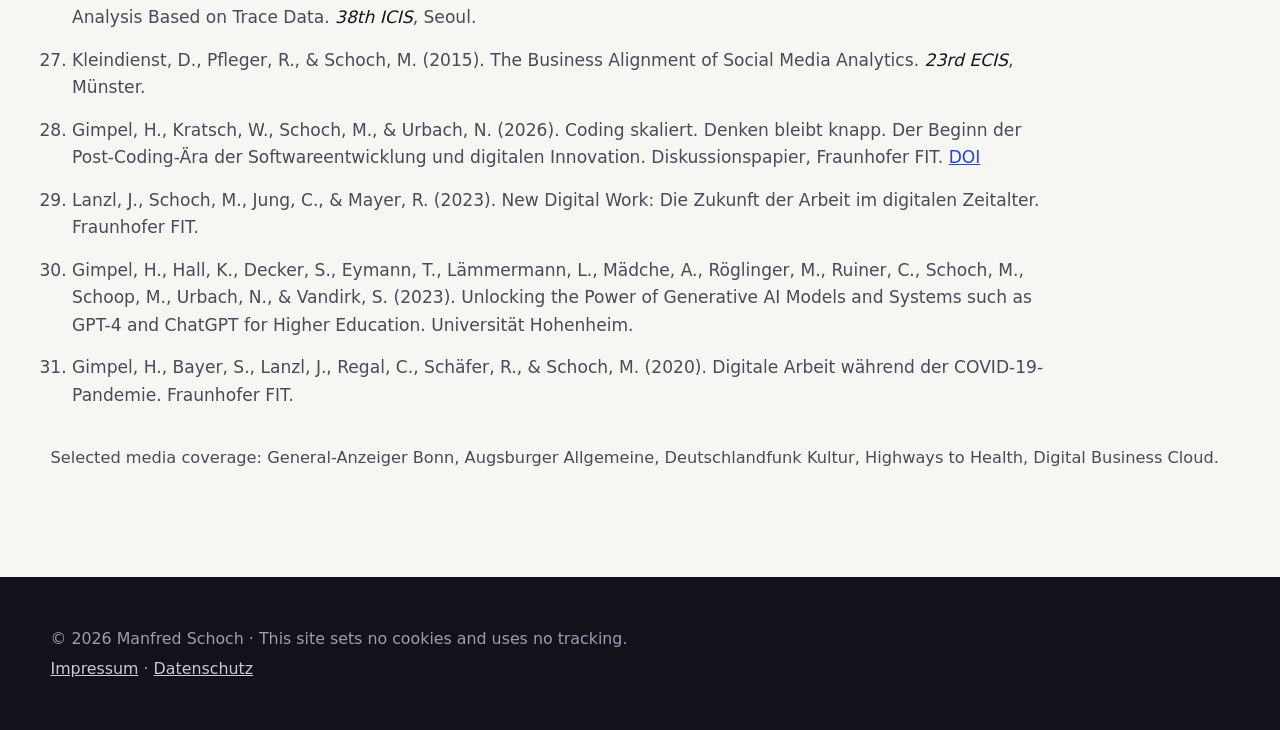
==== commit 25c8eea3: "Phase 2: Story 'Orchestrating the Agentic Enterprise' New story at /stories/agentic-enterprise/ (tea" ====
--- a/index.html
+++ b/index.html
@@ -85,7 +85,7 @@
           <span class="card__link">Read the story →</span>
         </a>
 
-        <div class="story-card story-card--soon">
+        <a class="story-card" href="stories/agentic-enterprise/">
           <div class="story-card__motif story-card__motif--agentic" aria-hidden="true">
             <svg viewBox="0 0 300 130">
               <!-- orchestrator -->
@@ -118,12 +118,12 @@
               </g>
             </svg>
           </div>
-          <p class="card__venue">Story 02 · In the making</p>
+          <p class="card__venue">Story 02 · Live</p>
           <h3 class="card__title">Orchestrating the Agentic Enterprise</h3>
           <p class="card__text">Design knowledge for building and steering GenAI multi-agent systems in
           practice: orchestration choices between control and autonomy, and agile agent development.</p>
-          <span class="badge-soon">Coming soon</span>
-        </div>
+          <span class="card__link">Read the story →</span>
+        </a>
 
         <div class="story-card story-card--soon">
           <div class="story-card__motif story-card__motif--human" aria-hidden="true">
--- a/css/style.css
+++ b/css/style.css
@@ -273,6 +273,62 @@
   border: 1px solid var(--line); border-radius: 999px; padding: 0.3rem 0.8rem;
 }
 
+/* ============ Story 2: agentic enterprise (teal accent) ============ */
+.story-agentic { --accent: #0f766e; }
+.band__subtitle { margin: 3.2rem 0 1rem; font-size: 1.4rem; font-weight: 800; }
+
+.spectrum {
+  background: var(--card); border: 1px solid var(--line); border-radius: 18px;
+  padding: 2rem; margin: 3rem 0;
+}
+.spectrum__head { display: flex; align-items: center; gap: 1.2rem; margin-bottom: 1.8rem; }
+.spectrum__pole { font-weight: 800; font-size: 1.05rem; letter-spacing: 0.02em; }
+.spectrum__head input[type="range"] {
+  flex: 1; accent-color: var(--accent); height: 2rem; cursor: pointer;
+}
+.spectrum__group {
+  margin: 1.4rem 0 0.5rem; font-size: 0.78rem; letter-spacing: 0.08em;
+  text-transform: uppercase; color: var(--ink-soft);
+}
+.spectrum__chips { display: flex; gap: 0.5rem; flex-wrap: wrap; }
+.chip {
+  border: 1px solid var(--line); border-radius: 999px; padding: 0.35rem 0.9rem;
+  font-size: 0.88rem; color: var(--ink-soft); background: var(--paper);
+  transition: background 0.25s ease, color 0.25s ease, border-color 0.25s ease;
+}
+.chip.is-active { background: var(--accent); border-color: var(--accent); color: #fff; font-weight: 600; }
+.spectrum__summary {
+  margin: 1.8rem 0 0.4rem; min-height: 4.2em; max-width: 46rem;
+  font-size: 1.05rem; color: var(--ink); border-left: 4px solid var(--accent); padding-left: 1rem;
+}
+.spectrum__caption { font-size: 0.8rem; color: var(--ink-soft); margin: 1rem 0 0; }
+
+.funnel { display: grid; gap: 1rem; grid-template-columns: repeat(auto-fit, minmax(13rem, 1fr)); margin: 2rem 0 0.8rem; }
+.funnel__stage { display: flex; flex-direction: column; gap: 0.3rem; }
+.funnel__bar {
+  height: 14px; border-radius: 7px; background: var(--accent); opacity: 0.85;
+  width: 0; transition: width 1.1s ease 0.2s;
+}
+.funnel.in-view .funnel__bar { width: var(--w); }
+.funnel__num { font-size: clamp(2rem, 4vw, 2.8rem); font-weight: 800; color: var(--accent); line-height: 1.1; }
+.funnel__label { color: var(--ink-soft); font-size: 0.92rem; max-width: 15rem; }
+@media (prefers-reduced-motion: reduce) {
+  .funnel__bar { transition: none; width: var(--w); }
+}
+
+.scrum-fig svg { min-width: 40rem; }
+.scrum-fig { overflow-x: auto; }
+.scrum-marks g { opacity: 0; transform: scale(0.5); transform-origin: center; transform-box: fill-box; }
+.scrum-fig.in-view .scrum-marks g { animation: mark-pop 0.5s ease forwards; }
+.scrum-fig.in-view .scrum-marks g:nth-child(1) { animation-delay: 0.3s; }
+.scrum-fig.in-view .scrum-marks g:nth-child(2) { animation-delay: 0.7s; }
+.scrum-fig.in-view .scrum-marks g:nth-child(3) { animation-delay: 1.1s; }
+.scrum-fig.in-view .scrum-marks g:nth-child(4) { animation-delay: 1.5s; }
+@keyframes mark-pop { to { opacity: 1; transform: scale(1); } }
+@media (prefers-reduced-motion: reduce) {
+  .scrum-marks g { opacity: 1; transform: none; animation: none !important; }
+}
+
 /* ============ Reveal animation ============ */
 .reveal { opacity: 0; transform: translateY(26px); transition: opacity 0.7s ease, transform 0.7s ease; }
 .reveal.in-view { opacity: 1; transform: none; }
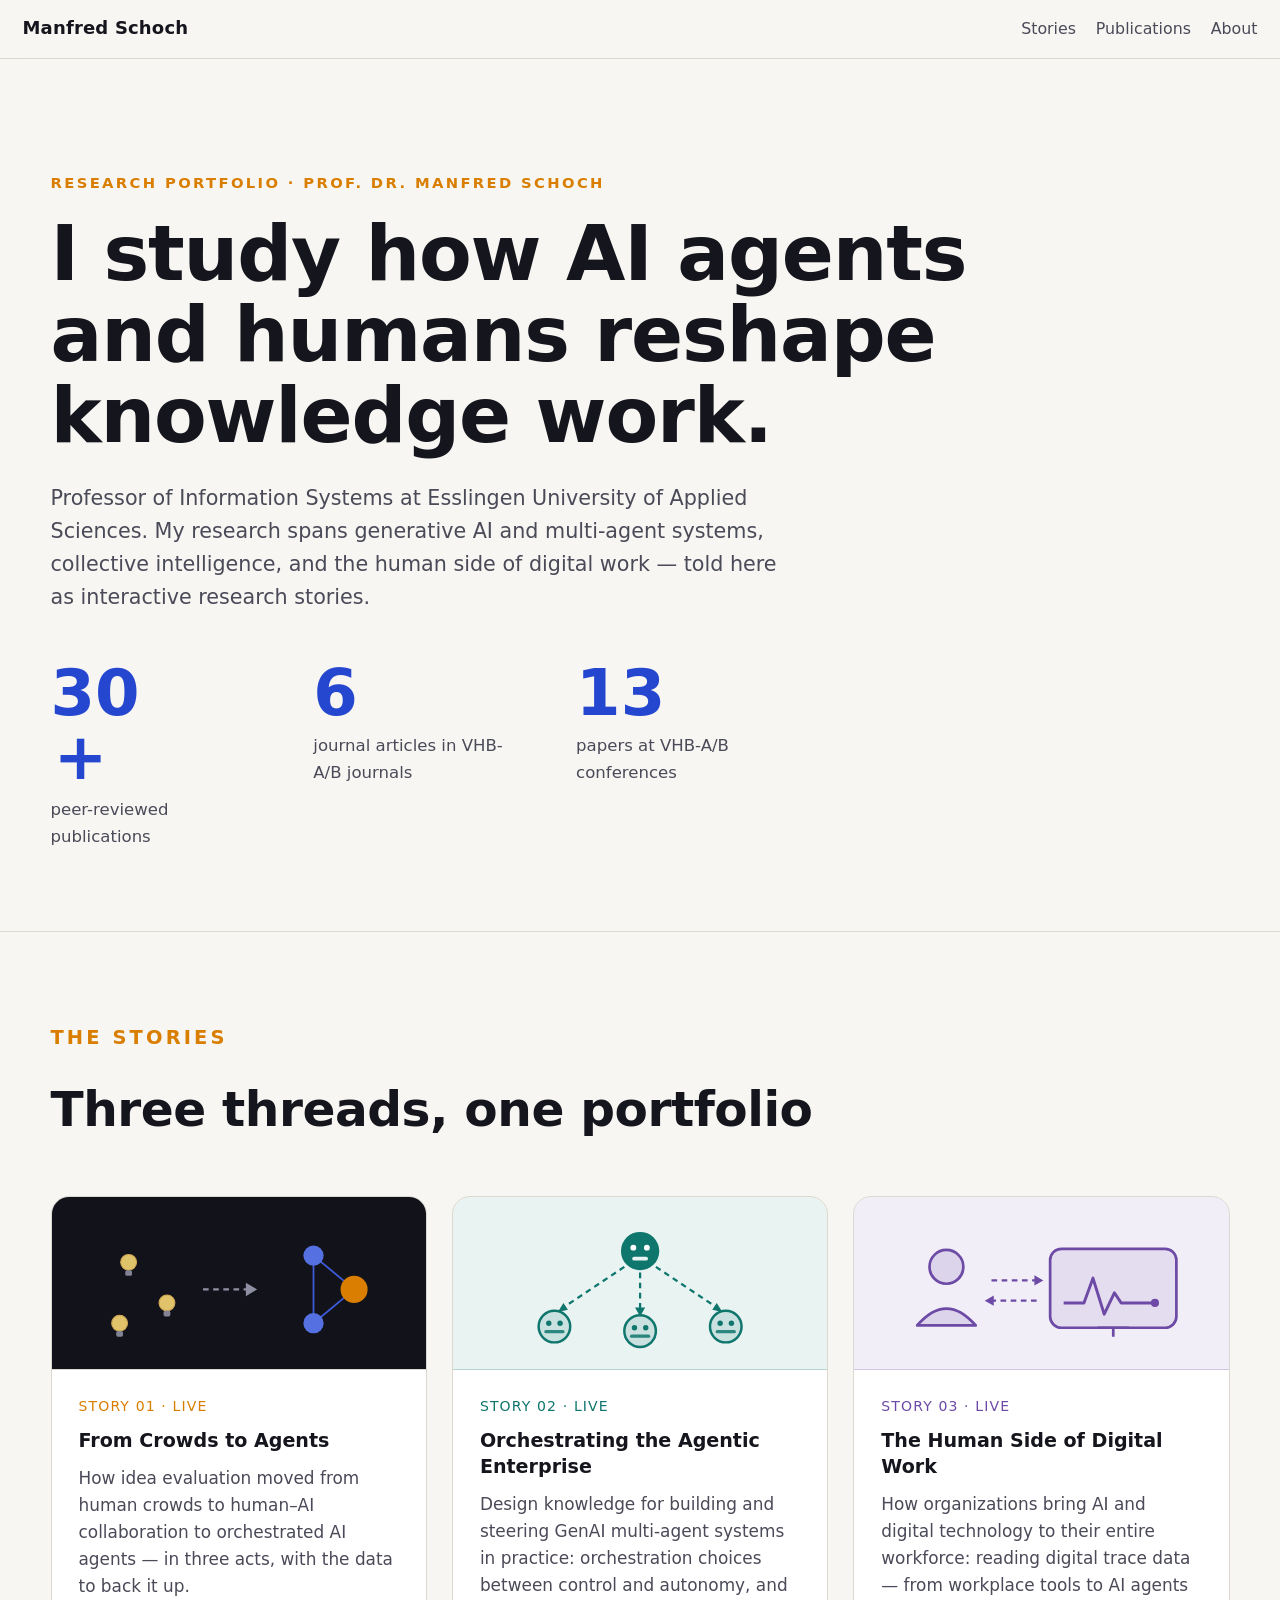
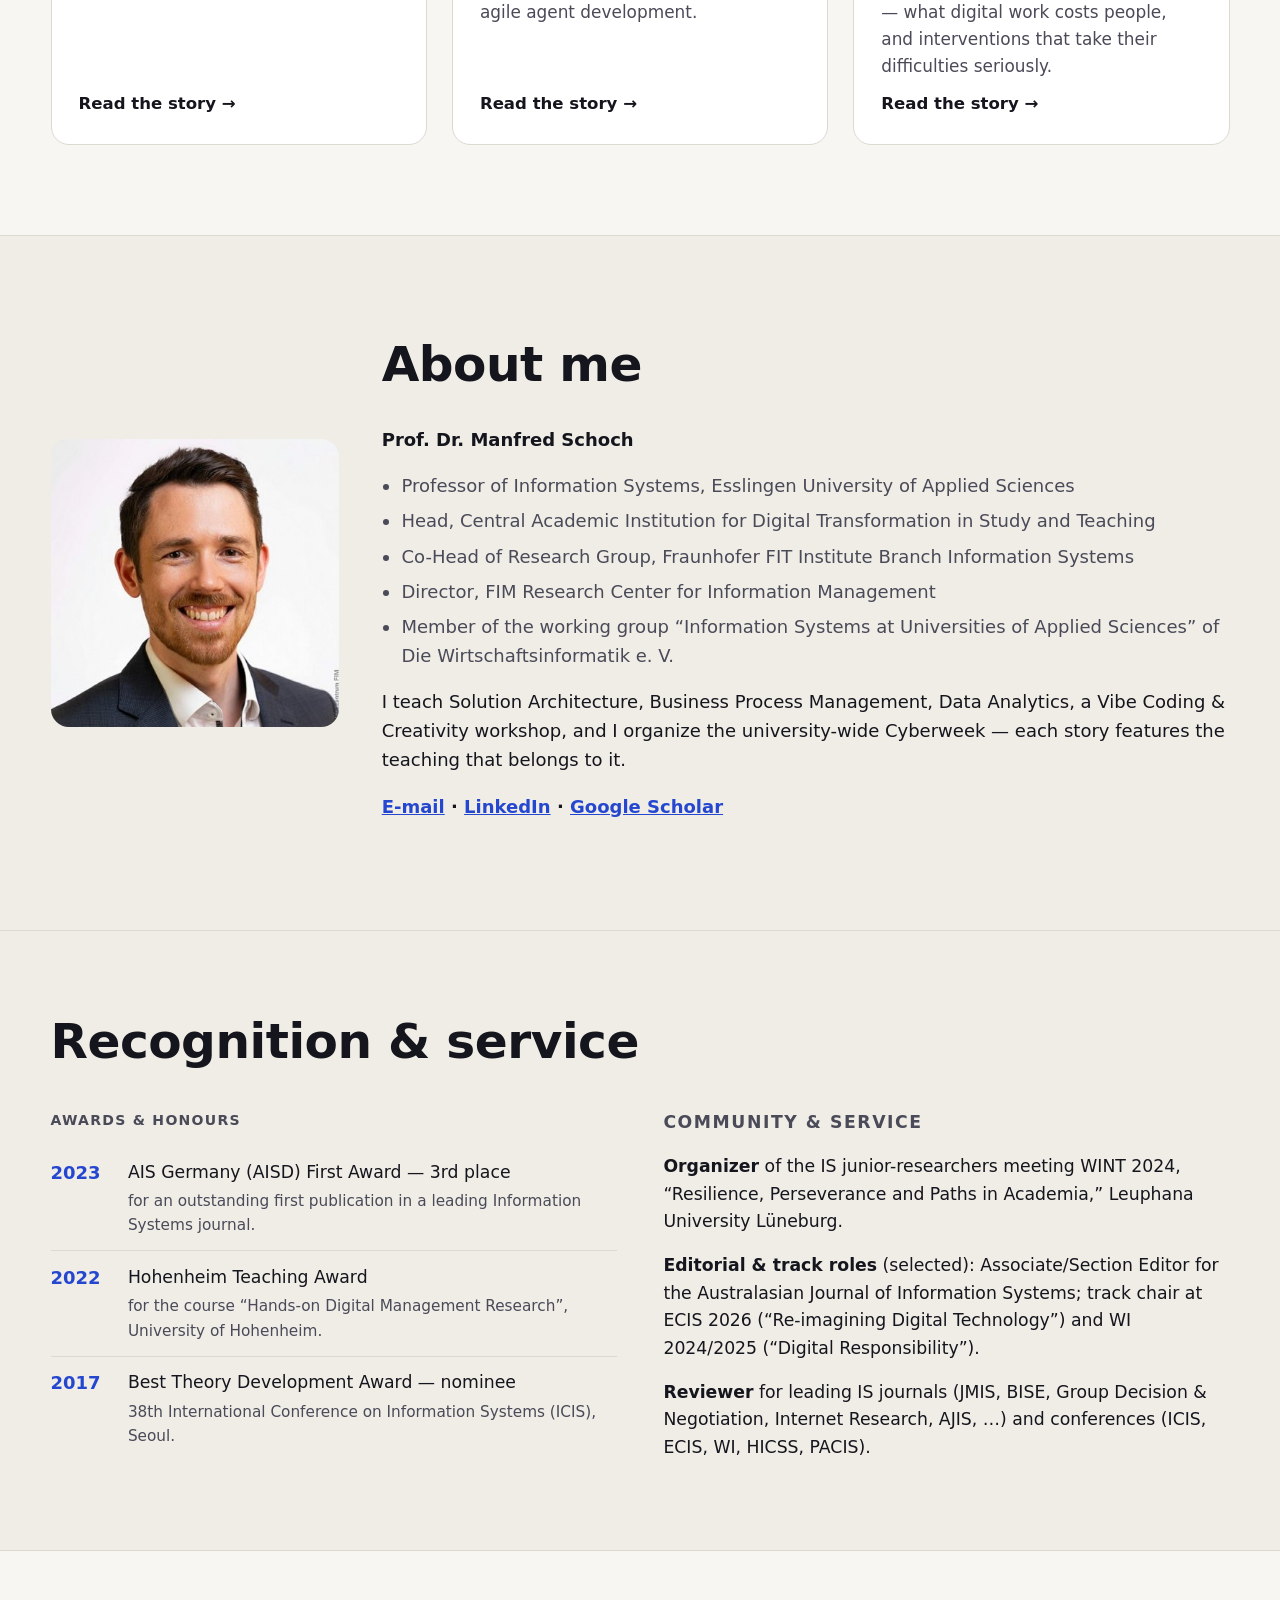
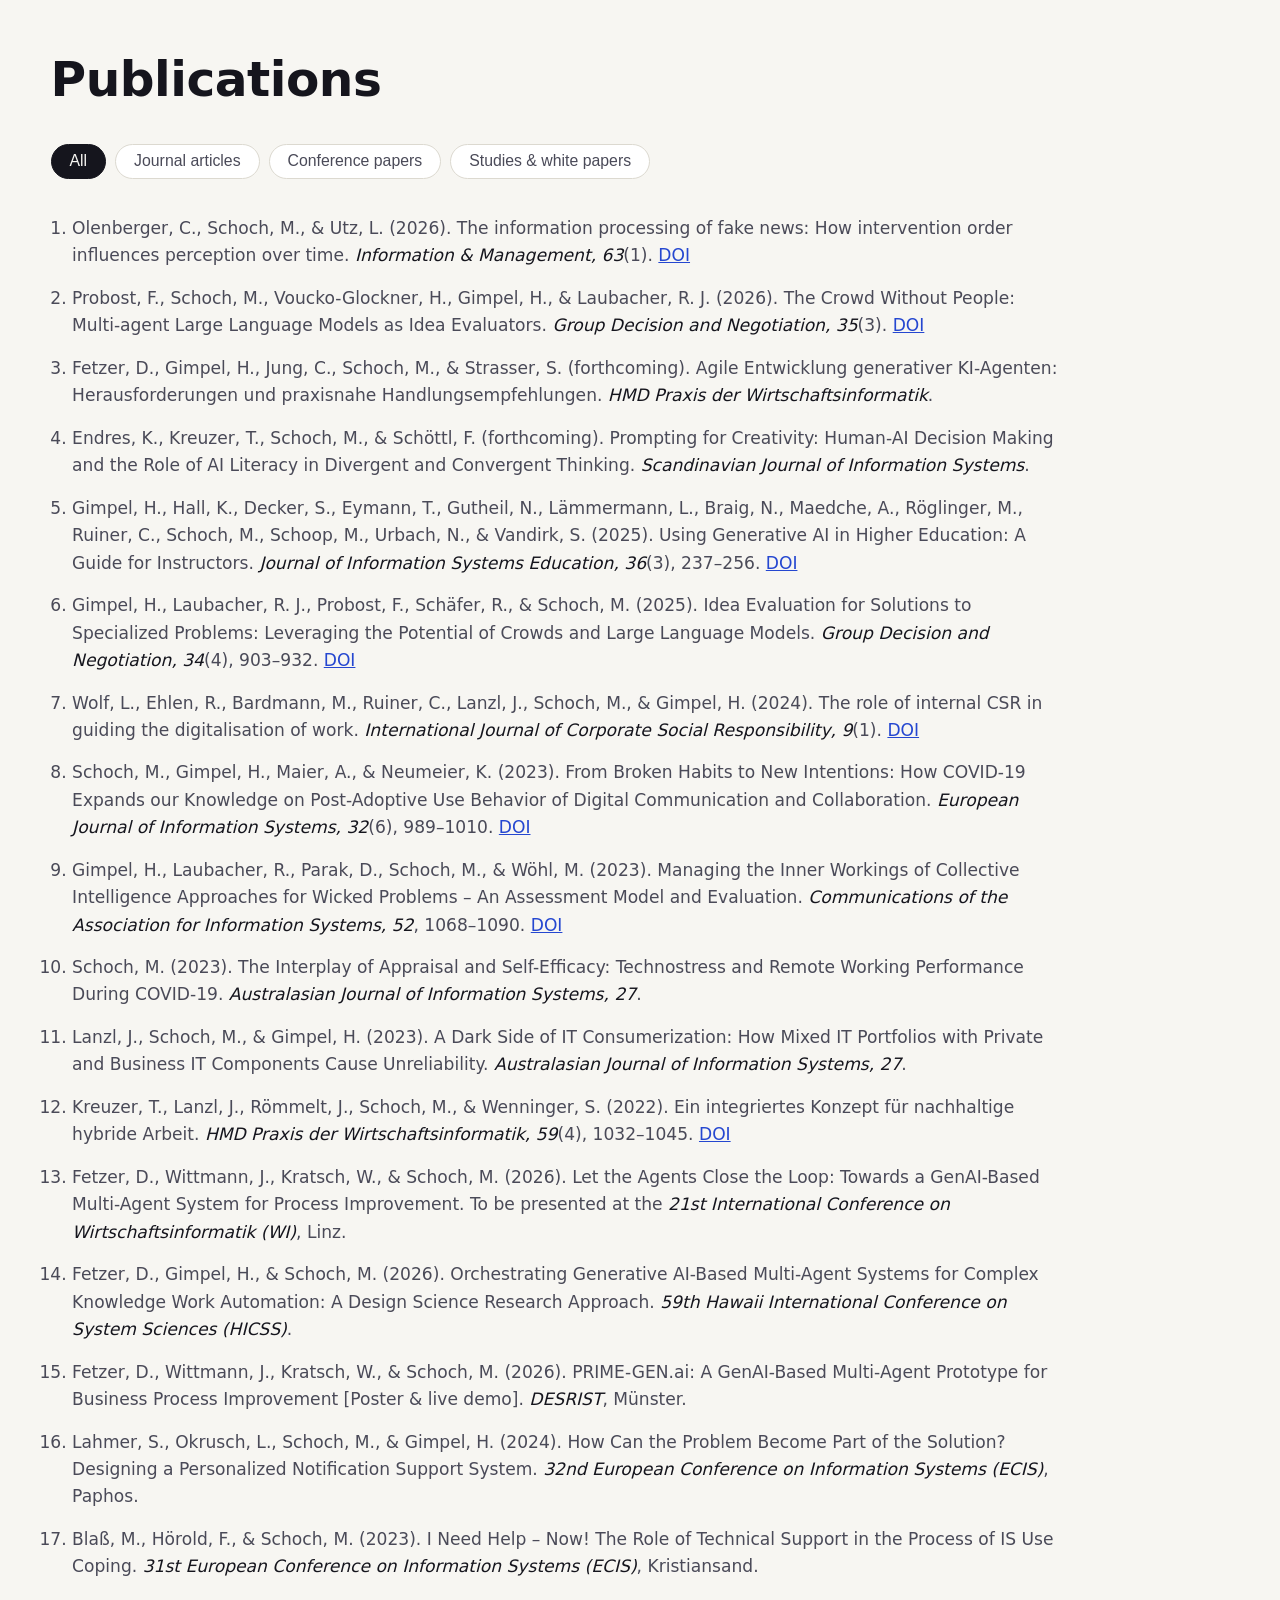
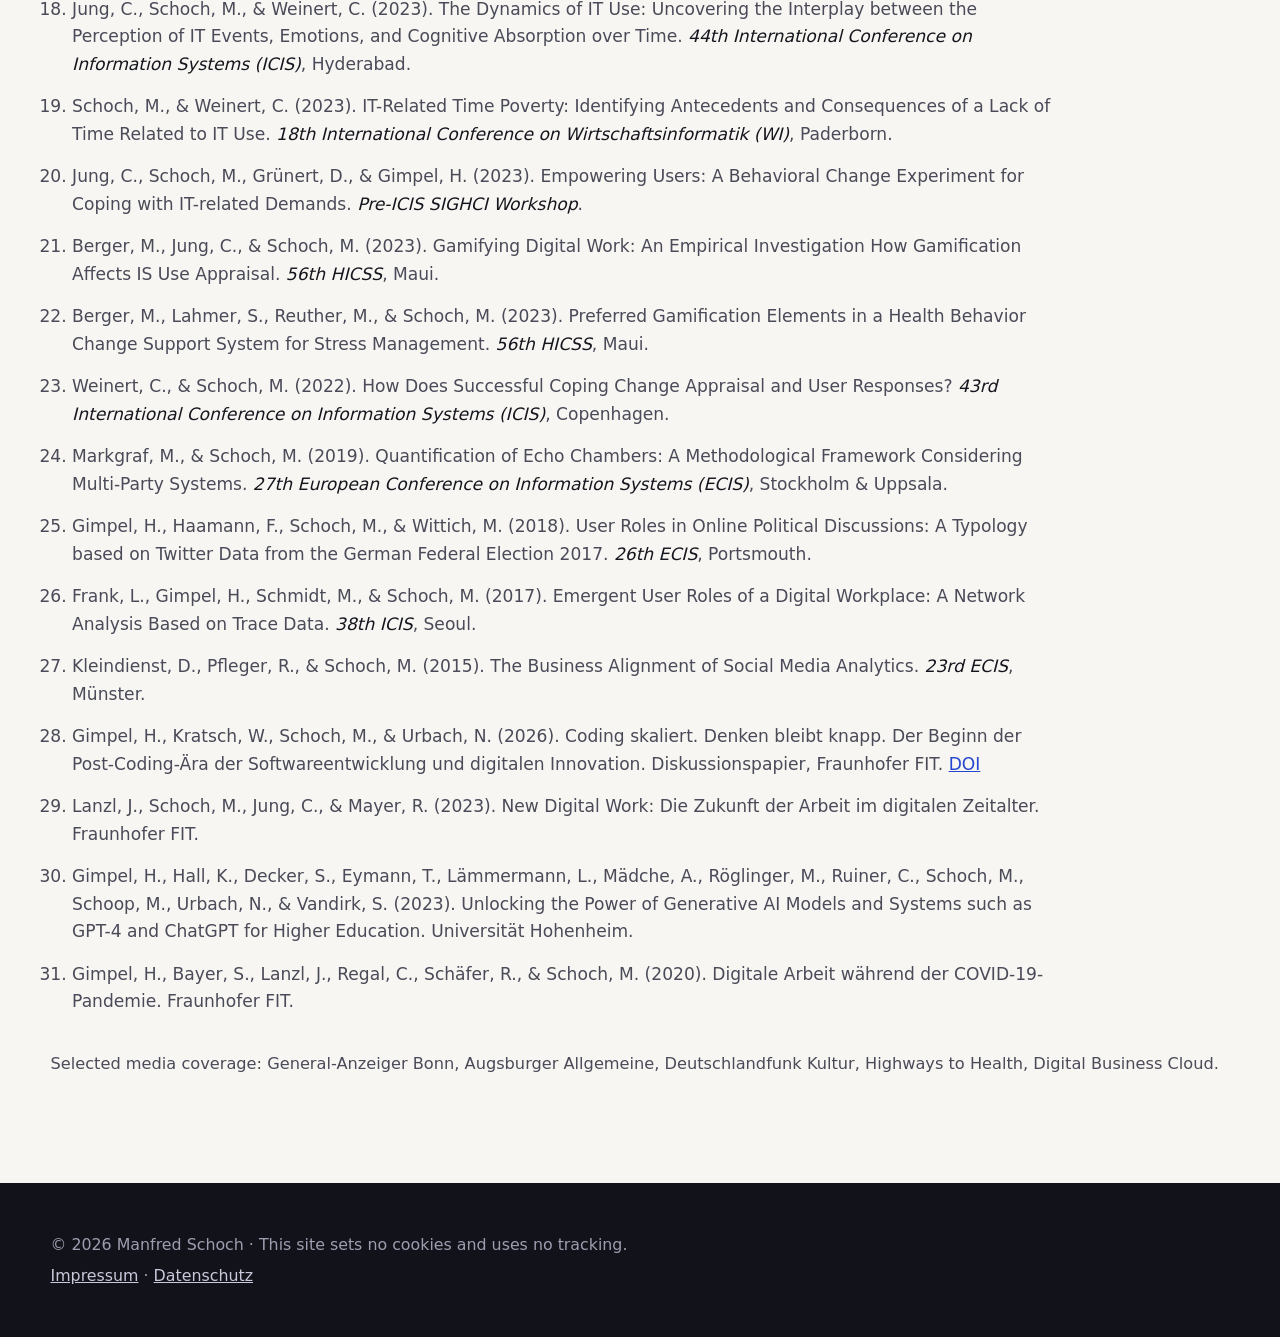
==== commit 1ec6915b: "Phase 3: Story "The Human Side of Digital Work" Add the third story (violet colour world) and its la" ====
--- a/index.html
+++ b/index.html
@@ -125,7 +125,7 @@
           <span class="card__link">Read the story →</span>
         </a>
 
-        <div class="story-card story-card--soon">
+        <a class="story-card" href="stories/digital-work/">
           <div class="story-card__motif story-card__motif--human" aria-hidden="true">
             <svg viewBox="0 0 300 130">
               <!-- person -->
@@ -144,13 +144,13 @@
               <line x1="214" y1="100" x2="214" y2="108" stroke="#6d4aa6" stroke-width="2.4"/>
             </svg>
           </div>
-          <p class="card__venue">Story 03 · In the making</p>
+          <p class="card__venue">Story 03 · Live</p>
           <h3 class="card__title">The Human Side of Digital Work</h3>
           <p class="card__text">How organizations bring AI and digital technology to their entire
-          workforce: change management, digital trace data analysis — from workplace tools to AI
-          agents — and interventions that take people's difficulties and fears seriously.</p>
-          <span class="badge-soon">Coming soon</span>
-        </div>
+          workforce: reading digital trace data — from workplace tools to AI agents — what digital work
+          costs people, and interventions that take their difficulties seriously.</p>
+          <span class="card__link">Read the story →</span>
+        </a>
 
       </div>
     </div>
@@ -179,6 +179,45 @@
           <a href="https://www.linkedin.com/in/manfred-schoch-42257877">LinkedIn</a> ·
           <a href="https://scholar.google.com/citations?user=WTYQ880AAAAJ&amp;hl=en">Google Scholar</a>
         </p>
+      </div>
+    </div>
+  </section>
+
+  <!-- ============ RECOGNITION & SERVICE ============ -->
+  <section class="recognition" id="recognition">
+    <div class="wrap">
+      <h2 class="band__title reveal">Recognition &amp; service</h2>
+      <div class="recognition__grid">
+        <div class="reveal">
+          <p class="timeloss__head">Awards &amp; honours</p>
+          <ul class="awards">
+            <li>
+              <span class="awards__year">2023</span>
+              <span class="awards__what">AIS Germany (AISD) First Award — 3rd place
+                <span>for an outstanding first publication in a leading Information Systems journal.</span></span>
+            </li>
+            <li>
+              <span class="awards__year">2022</span>
+              <span class="awards__what">Hohenheim Teaching Award
+                <span>for the course “Hands-on Digital Management Research”, University of Hohenheim.</span></span>
+            </li>
+            <li>
+              <span class="awards__year">2017</span>
+              <span class="awards__what">Best Theory Development Award — nominee
+                <span>38th International Conference on Information Systems (ICIS), Seoul.</span></span>
+            </li>
+          </ul>
+        </div>
+        <div class="service reveal">
+          <p class="timeloss__head">Community &amp; service</p>
+          <p><b>Organizer</b> of the IS junior-researchers meeting WINT 2024, “Resilience, Perseverance and
+          Paths in Academia,” Leuphana University Lüneburg.</p>
+          <p><b>Editorial &amp; track roles</b> (selected): Associate/Section Editor for the Australasian
+          Journal of Information Systems; track chair at ECIS 2026 (“Re-imagining Digital Technology”) and
+          WI 2024/2025 (“Digital Responsibility”).</p>
+          <p><b>Reviewer</b> for leading IS journals (JMIS, BISE, Group Decision &amp; Negotiation, Internet
+          Research, AJIS, …) and conferences (ICIS, ECIS, WI, HICSS, PACIS).</p>
+        </div>
       </div>
     </div>
   </section>
--- a/css/style.css
+++ b/css/style.css
@@ -274,7 +274,10 @@
 }
 
 /* ============ Story 2: agentic enterprise (teal accent) ============ */
-.story-agentic { --accent: #0f766e; }
+/* Own colour world: deep teal primary + bright teal for emphasis (ovals,
+   eyebrows, opening highlights) — so nothing borrows Story 1's orange. */
+.story-agentic { --accent: #0f766e; --accent-warm: #0d9488; }
+.story-agentic .scrolly__blurb strong { color: #5eead4; }
 .band__subtitle { margin: 3.2rem 0 1rem; font-size: 1.4rem; font-weight: 800; }
 
 .spectrum {
@@ -329,6 +332,77 @@
   .scrum-marks g { opacity: 1; transform: none; animation: none !important; }
 }
 
+/* ============ Story 3: human side of digital work (violet accent) ============ */
+/* Own colour world: violet primary + a brighter violet for emphasis. Chosen
+   over a warm hue to stay red-green-colourblind-safe against Story 2's teal. */
+.story-human { --accent: #6d4aa6; --accent-warm: #9333ea; }
+.story-human .scrolly__blurb strong { color: #d8b4fe; }
+
+/* generic pop-in markers for figures (reused from the scrum pattern) */
+.pop-fig { overflow-x: auto; }
+.pop-marks g { opacity: 0; transform: scale(0.5); transform-origin: center; transform-box: fill-box; }
+.pop-fig.in-view .pop-marks g { animation: mark-pop 0.5s ease forwards; }
+.pop-fig.in-view .pop-marks g:nth-child(1) { animation-delay: 0.25s; }
+.pop-fig.in-view .pop-marks g:nth-child(2) { animation-delay: 0.6s; }
+.pop-fig.in-view .pop-marks g:nth-child(3) { animation-delay: 0.95s; }
+.pop-fig.in-view .pop-marks g:nth-child(4) { animation-delay: 1.3s; }
+.pop-fig.in-view .pop-marks g:nth-child(5) { animation-delay: 1.65s; }
+
+/* Time-poverty: antecedents converge into one scarce resource, then radiate */
+.timeloss {
+  display: grid; grid-template-columns: 1fr auto 1fr; gap: 1.4rem; align-items: center;
+  margin: 2.5rem 0 1rem;
+}
+.timeloss__head {
+  font-size: 0.78rem; letter-spacing: 0.09em; text-transform: uppercase;
+  color: var(--ink-soft); font-weight: 700; margin: 0 0 0.8rem;
+}
+.timeloss__cat {
+  background: var(--card); border: 1px solid var(--line); border-radius: 12px;
+  padding: 0.7rem 0.9rem; margin-bottom: 0.7rem;
+  opacity: 0; transform: translateY(12px);
+  transition: opacity 0.5s ease, transform 0.5s ease, border-color 0.2s ease, box-shadow 0.2s ease;
+  transition-delay: calc(var(--i, 0) * 0.1s);
+}
+.timeloss.in-view .timeloss__cat { opacity: 1; transform: none; }
+.timeloss__cat:hover { border-color: var(--accent); box-shadow: 0 6px 20px rgba(109,74,166,0.14); }
+.timeloss__cat b { display: block; font-size: 0.82rem; color: var(--accent); margin-bottom: 0.15rem; }
+.timeloss__cat span { font-size: 0.9rem; color: var(--ink-soft); }
+.timeloss__core {
+  align-self: center; text-align: center; max-width: 12rem;
+  background: var(--accent); color: #fff; border-radius: 16px; padding: 1.2rem 1rem;
+  font-weight: 750; line-height: 1.3;
+  opacity: 0; transform: scale(0.85);
+  transition: opacity 0.6s ease 0.5s, transform 0.6s ease 0.5s;
+}
+.timeloss.in-view .timeloss__core { opacity: 1; transform: none; }
+.timeloss__core small { display: block; font-weight: 500; font-size: 0.82rem; opacity: 0.9; margin-top: 0.4rem; }
+.timeloss__flow { text-align: center; color: var(--ink-soft); font-size: 0.82rem; margin: 0.2rem 0 0; }
+@media (max-width: 720px) {
+  .timeloss { grid-template-columns: 1fr; gap: 0.6rem; }
+  .timeloss__core { max-width: none; }
+}
+@media (prefers-reduced-motion: reduce) {
+  .timeloss__cat, .timeloss__core { opacity: 1; transform: none; transition: none; }
+}
+
+/* App screens (LAHMER) + service-desk routing use plain .figure/inline SVG */
+.phones svg, .routing svg { min-width: 34rem; }
+.phones, .routing { overflow-x: auto; }
+
+/* Recognition & service (landing) */
+.recognition { padding: 4rem 0; background: var(--paper-deep); border-top: 1px solid var(--line); }
+.recognition__grid { display: grid; grid-template-columns: 1fr 1fr; gap: 2.6rem; margin-top: 1.6rem; }
+.awards { list-style: none; margin: 0; padding: 0; }
+.awards li { display: grid; grid-template-columns: 3.4rem 1fr; gap: 0.9rem; padding: 0.7rem 0; border-top: 1px solid var(--line); }
+.awards li:first-child { border-top: none; }
+.awards__year { font-weight: 800; color: var(--accent); }
+.awards__what { color: var(--ink); font-size: 0.96rem; }
+.awards__what span { display: block; color: var(--ink-soft); font-size: 0.85rem; margin-top: 0.15rem; }
+.service p { margin: 0 0 0.9rem; font-size: 0.96rem; }
+.service p b { color: var(--ink); }
+@media (max-width: 720px) { .recognition__grid { grid-template-columns: 1fr; gap: 1.8rem; } }
+
 /* ============ Reveal animation ============ */
 .reveal { opacity: 0; transform: translateY(26px); transition: opacity 0.7s ease, transform 0.7s ease; }
 .reveal.in-view { opacity: 1; transform: none; }
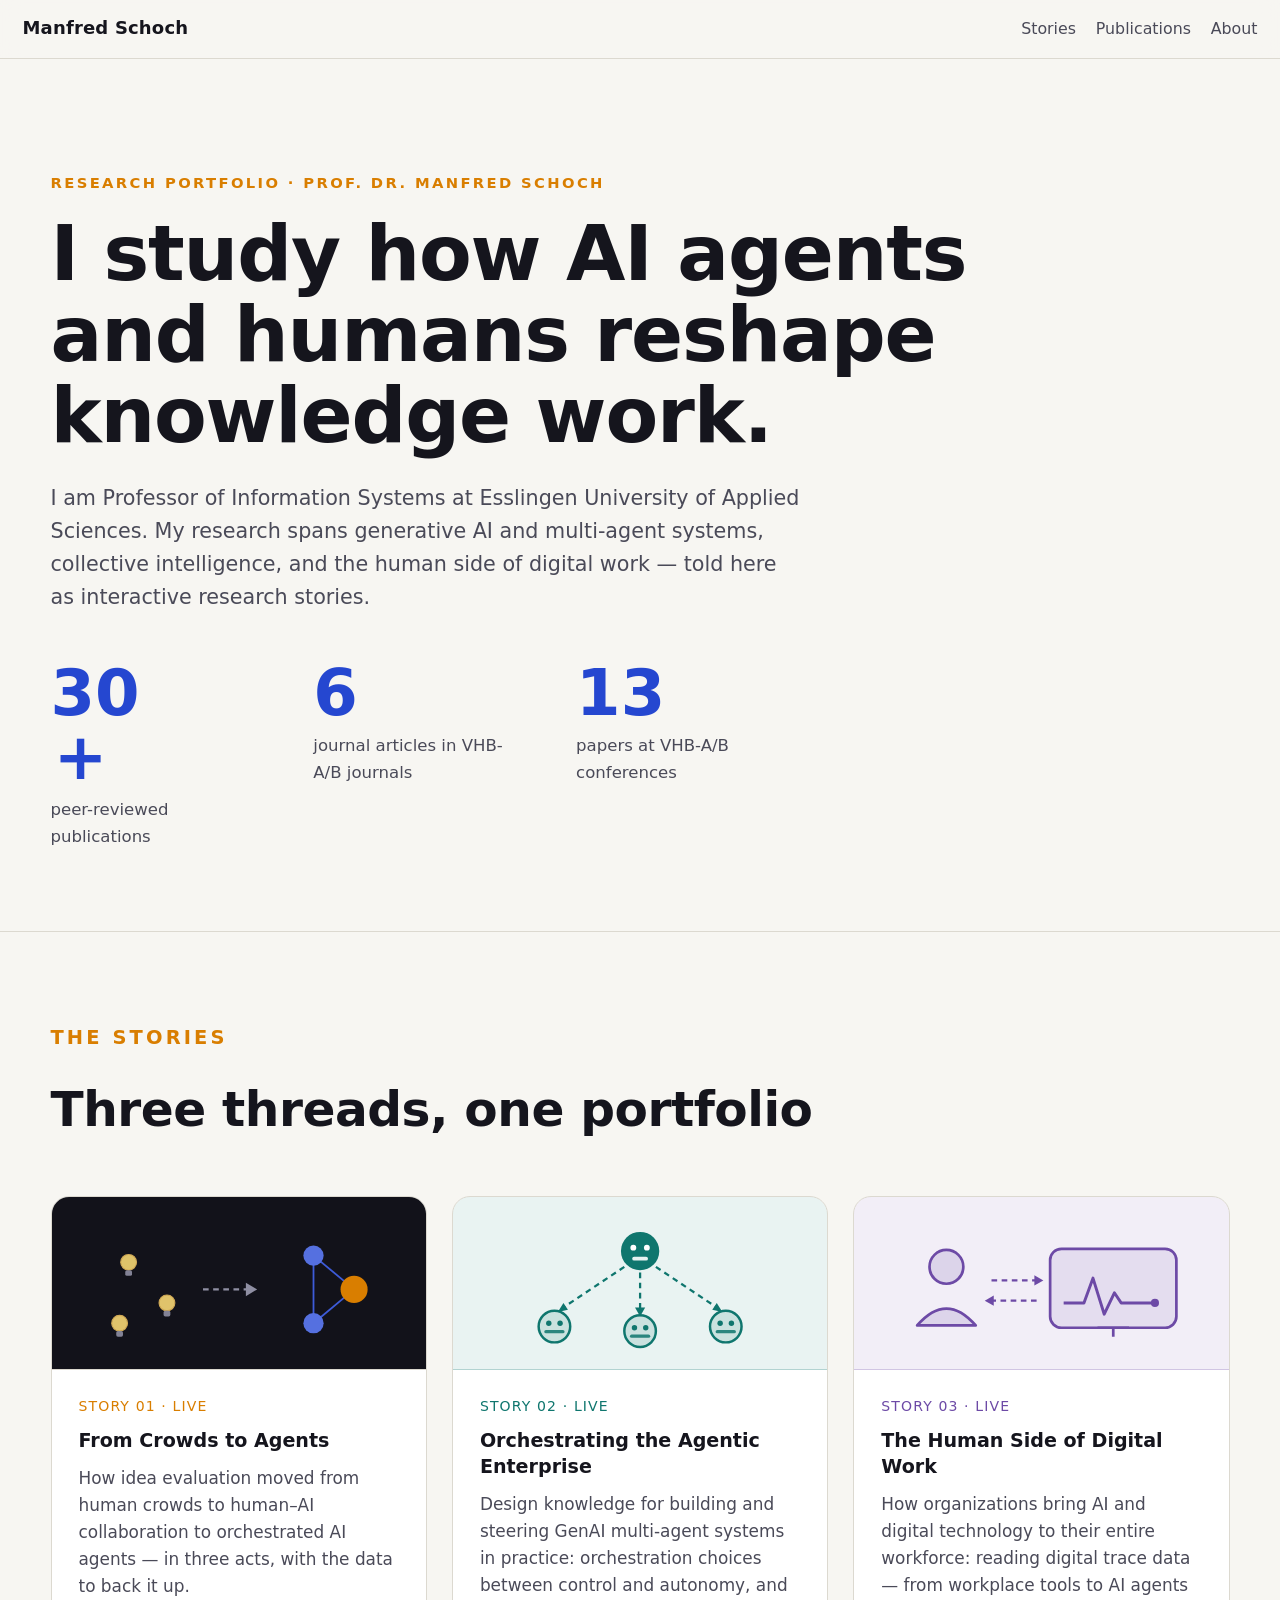
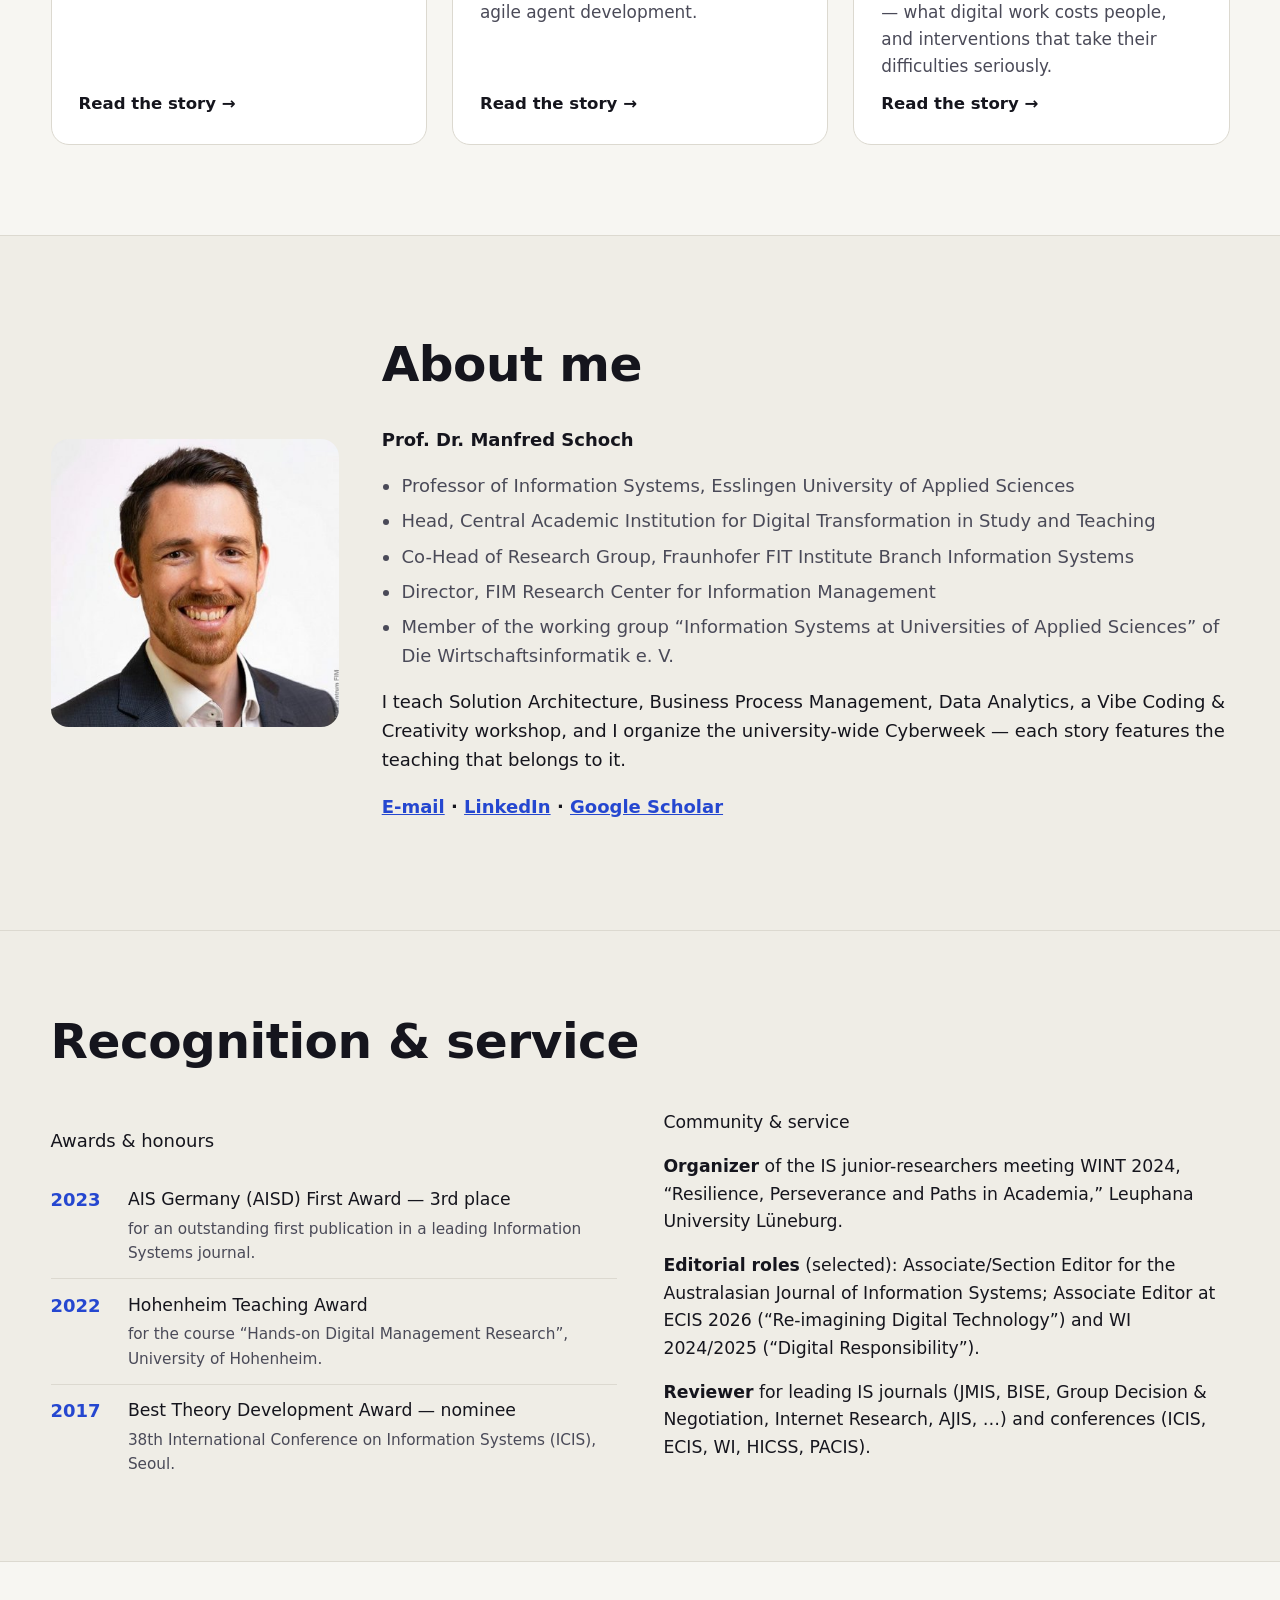
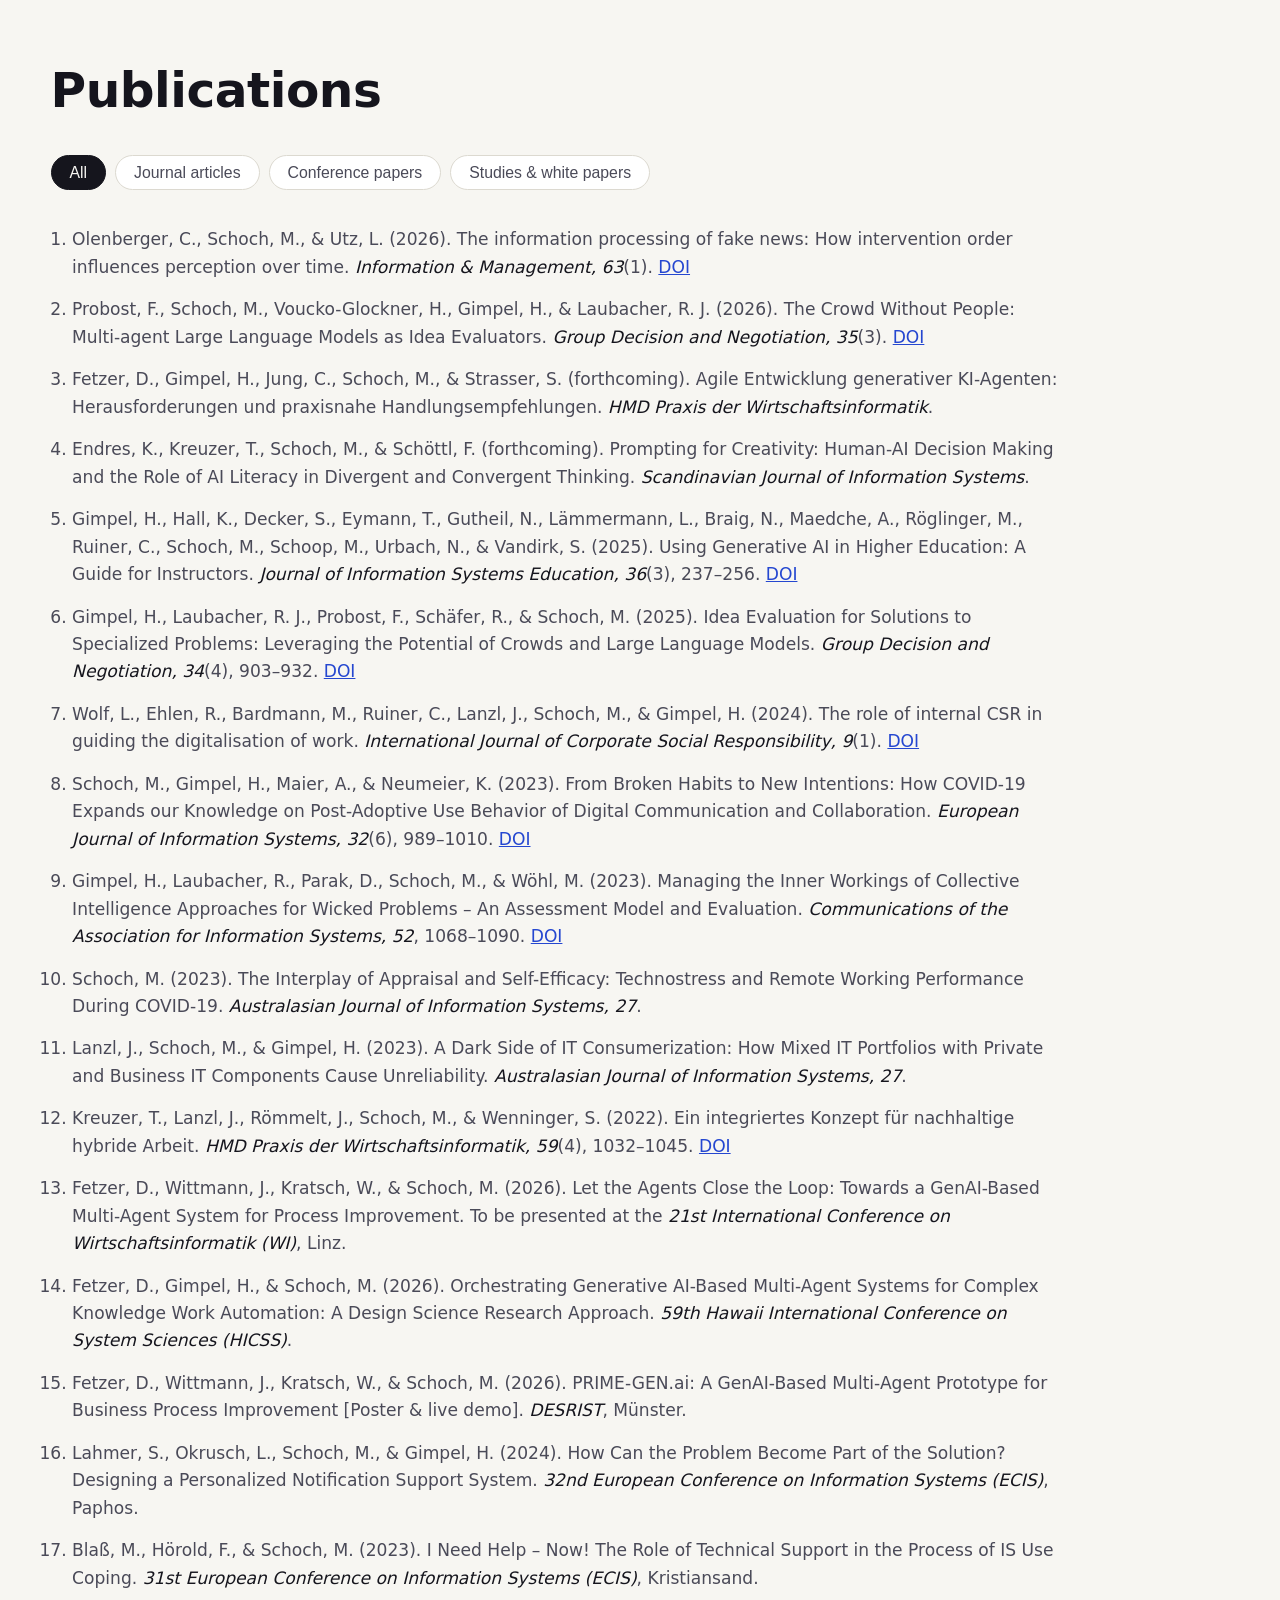
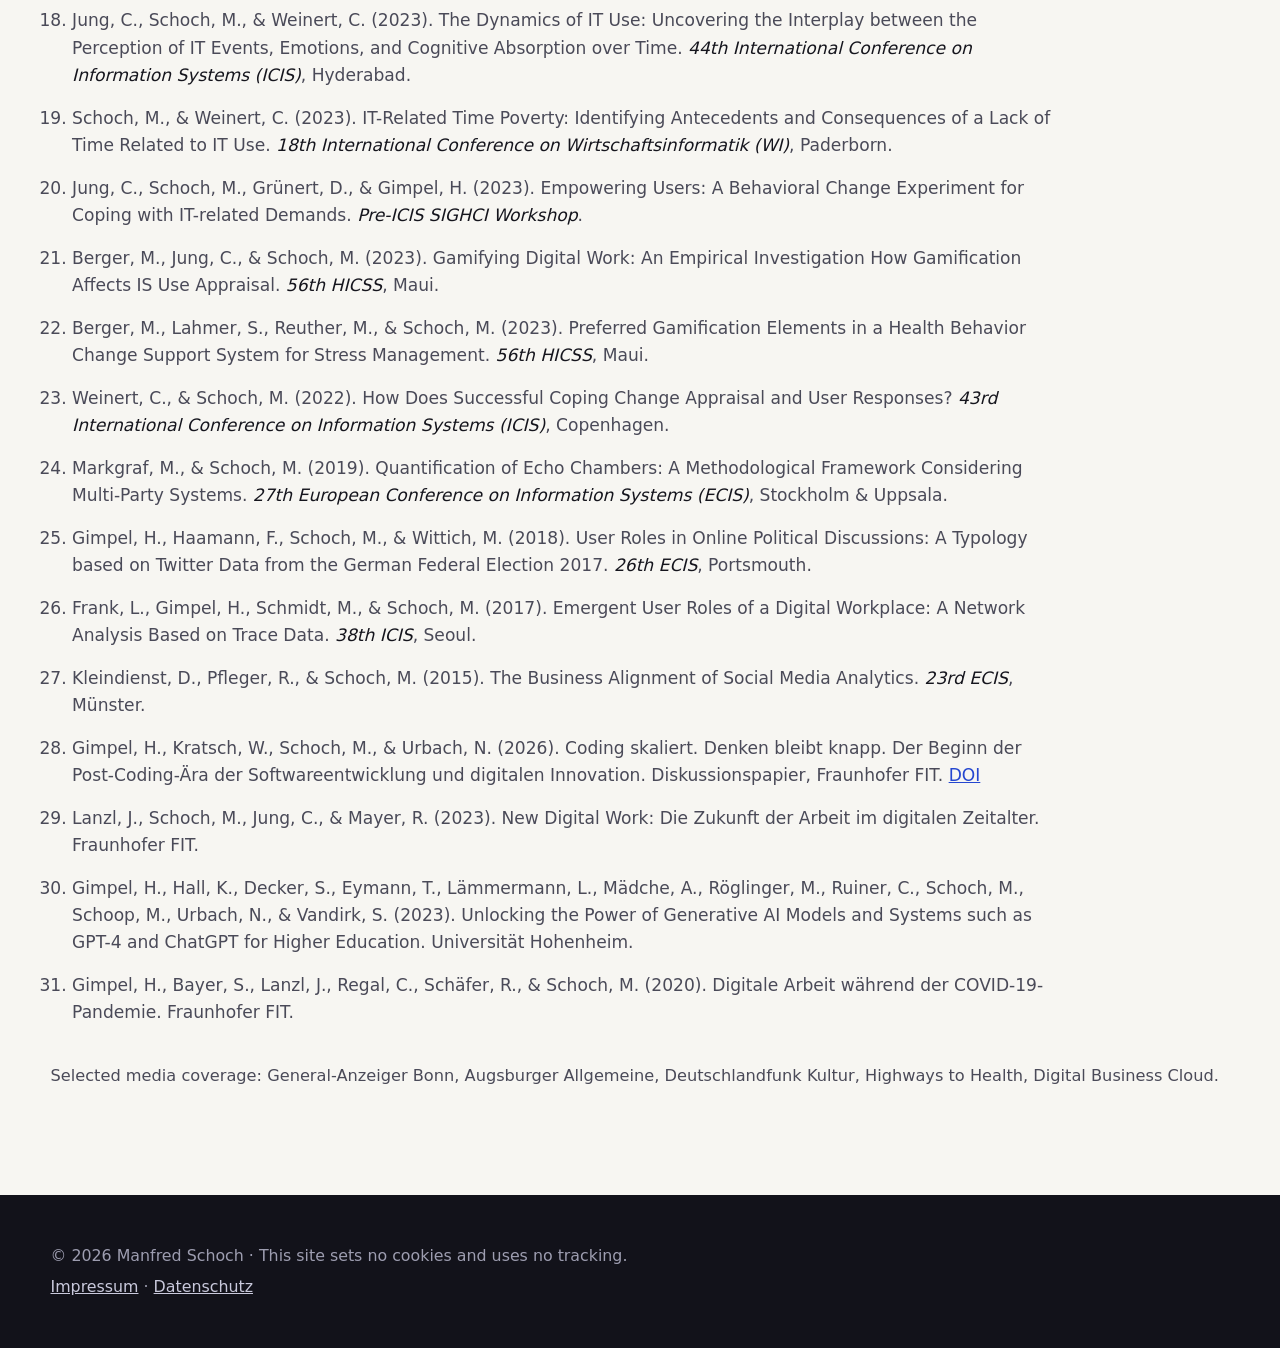
==== commit 90f28b63: "Story 3 fixes: editorial role, hero phrasing, AI help-desk framing - Landing hero subtitle now start" ====
--- a/index.html
+++ b/index.html
@@ -34,7 +34,7 @@
     <div class="wrap">
       <p class="band__eyebrow reveal">Research portfolio · Prof. Dr. Manfred Schoch</p>
       <h1 class="hub-hero__title reveal">I study how AI agents and humans reshape knowledge work.</h1>
-      <p class="hub-hero__sub reveal">Professor of Information Systems at Esslingen University of Applied
+      <p class="hub-hero__sub reveal">I am Professor of Information Systems at Esslingen University of Applied
       Sciences. My research spans generative AI and multi-agent systems, collective intelligence, and the
       human side of digital work — told here as interactive research stories.</p>
       <div class="stats reveal">
@@ -212,8 +212,8 @@
           <p class="timeloss__head">Community &amp; service</p>
           <p><b>Organizer</b> of the IS junior-researchers meeting WINT 2024, “Resilience, Perseverance and
           Paths in Academia,” Leuphana University Lüneburg.</p>
-          <p><b>Editorial &amp; track roles</b> (selected): Associate/Section Editor for the Australasian
-          Journal of Information Systems; track chair at ECIS 2026 (“Re-imagining Digital Technology”) and
+          <p><b>Editorial roles</b> (selected): Associate/Section Editor for the Australasian Journal of
+          Information Systems; Associate Editor at ECIS 2026 (“Re-imagining Digital Technology”) and
           WI 2024/2025 (“Digital Responsibility”).</p>
           <p><b>Reviewer</b> for leading IS journals (JMIS, BISE, Group Decision &amp; Negotiation, Internet
           Research, AJIS, …) and conferences (ICIS, ECIS, WI, HICSS, PACIS).</p>
--- a/css/style.css
+++ b/css/style.css
@@ -348,47 +348,24 @@
 .pop-fig.in-view .pop-marks g:nth-child(4) { animation-delay: 1.3s; }
 .pop-fig.in-view .pop-marks g:nth-child(5) { animation-delay: 1.65s; }
 
-/* Time-poverty: antecedents converge into one scarce resource, then radiate */
-.timeloss {
-  display: grid; grid-template-columns: 1fr auto 1fr; gap: 1.4rem; align-items: center;
-  margin: 2.5rem 0 1rem;
-}
-.timeloss__head {
-  font-size: 0.78rem; letter-spacing: 0.09em; text-transform: uppercase;
-  color: var(--ink-soft); font-weight: 700; margin: 0 0 0.8rem;
-}
-.timeloss__cat {
-  background: var(--card); border: 1px solid var(--line); border-radius: 12px;
-  padding: 0.7rem 0.9rem; margin-bottom: 0.7rem;
-  opacity: 0; transform: translateY(12px);
-  transition: opacity 0.5s ease, transform 0.5s ease, border-color 0.2s ease, box-shadow 0.2s ease;
-  transition-delay: calc(var(--i, 0) * 0.1s);
-}
-.timeloss.in-view .timeloss__cat { opacity: 1; transform: none; }
-.timeloss__cat:hover { border-color: var(--accent); box-shadow: 0 6px 20px rgba(109,74,166,0.14); }
-.timeloss__cat b { display: block; font-size: 0.82rem; color: var(--accent); margin-bottom: 0.15rem; }
-.timeloss__cat span { font-size: 0.9rem; color: var(--ink-soft); }
-.timeloss__core {
-  align-self: center; text-align: center; max-width: 12rem;
-  background: var(--accent); color: #fff; border-radius: 16px; padding: 1.2rem 1rem;
-  font-weight: 750; line-height: 1.3;
-  opacity: 0; transform: scale(0.85);
-  transition: opacity 0.6s ease 0.5s, transform 0.6s ease 0.5s;
-}
-.timeloss.in-view .timeloss__core { opacity: 1; transform: none; }
-.timeloss__core small { display: block; font-weight: 500; font-size: 0.82rem; opacity: 0.9; margin-top: 0.4rem; }
-.timeloss__flow { text-align: center; color: var(--ink-soft); font-size: 0.82rem; margin: 0.2rem 0 0; }
-@media (max-width: 720px) {
-  .timeloss { grid-template-columns: 1fr; gap: 0.6rem; }
-  .timeloss__core { max-width: none; }
-}
-@media (prefers-reduced-motion: reduce) {
-  .timeloss__cat, .timeloss__core { opacity: 1; transform: none; transition: none; }
-}
-
-/* App screens (LAHMER) + service-desk routing use plain .figure/inline SVG */
-.phones svg, .routing svg { min-width: 34rem; }
-.phones, .routing { overflow-x: auto; }
+/* Struggle clock (Act 3): the clock ticks and a "time lost / frustration" meter
+   fills the longer someone copes alone — until a fast-help chip resets it. */
+.clock-fig, .routing { overflow-x: auto; }
+.routing svg { min-width: 34rem; }
+.clock-fig svg { min-width: 34rem; }
+.clock__hand { transform-box: view-box; transform-origin: 150px 120px; }
+/* sensible static state (also used under reduced motion): meter part-full, chip shown */
+.clock-fig.in-view .clock__hand--min { animation: clk-spin 3.6s linear infinite; }
+.clock-fig.in-view .clock__hand--hr { animation: clk-spin 21.6s linear infinite; }
+.clock-fig.in-view .clock__fill { animation: clk-fill 3.6s ease-in-out infinite; }
+.clock-fig.in-view .clock__help { animation: clk-help 3.6s ease-in-out infinite; }
+@keyframes clk-spin { to { transform: rotate(360deg); } }
+@keyframes clk-fill { 0% { width: 26px; } 66% { width: 380px; } 72% { width: 26px; } 100% { width: 26px; } }
+@keyframes clk-help { 0%, 58% { opacity: 0; } 68%, 88% { opacity: 1; } 97%, 100% { opacity: 0; } }
+@media (prefers-reduced-motion: reduce) {
+  .clock-fig.in-view .clock__hand--min, .clock-fig.in-view .clock__hand--hr,
+  .clock-fig.in-view .clock__fill, .clock-fig.in-view .clock__help { animation: none; }
+}
 
 /* Recognition & service (landing) */
 .recognition { padding: 4rem 0; background: var(--paper-deep); border-top: 1px solid var(--line); }
